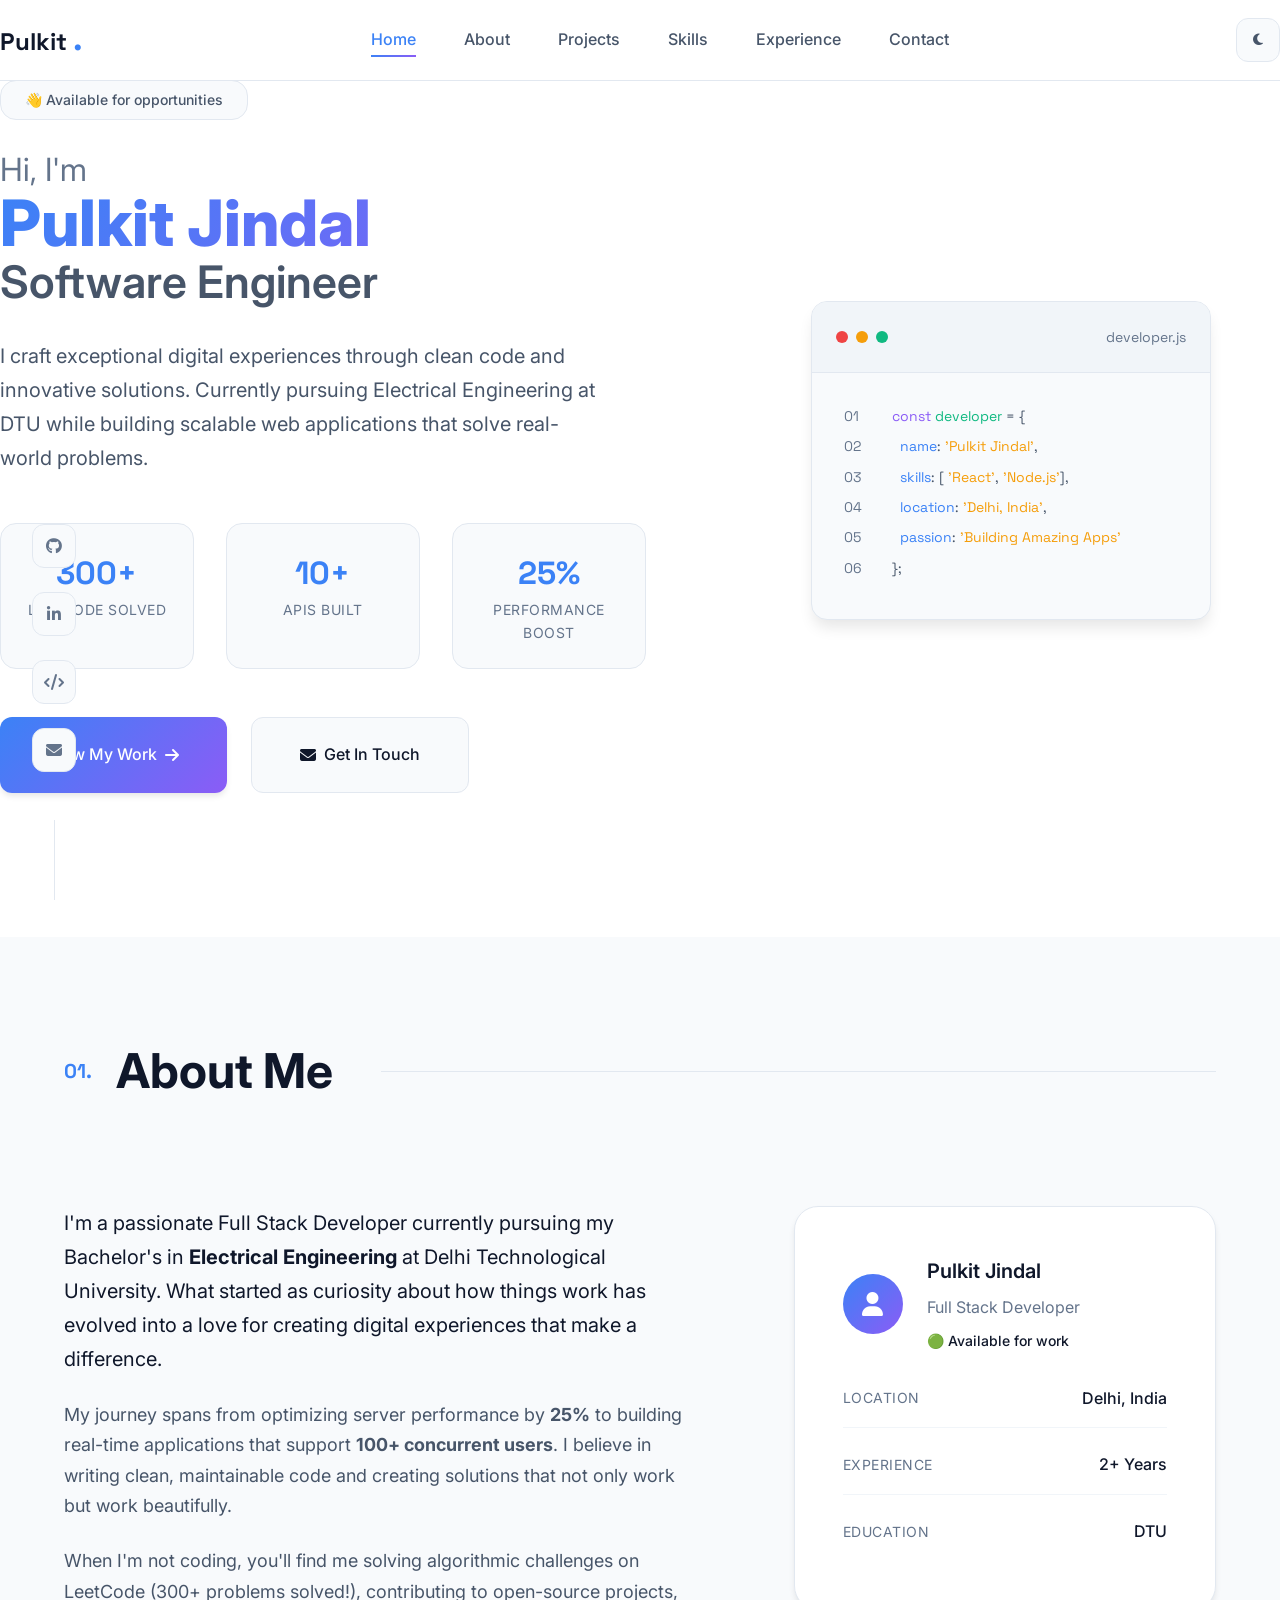
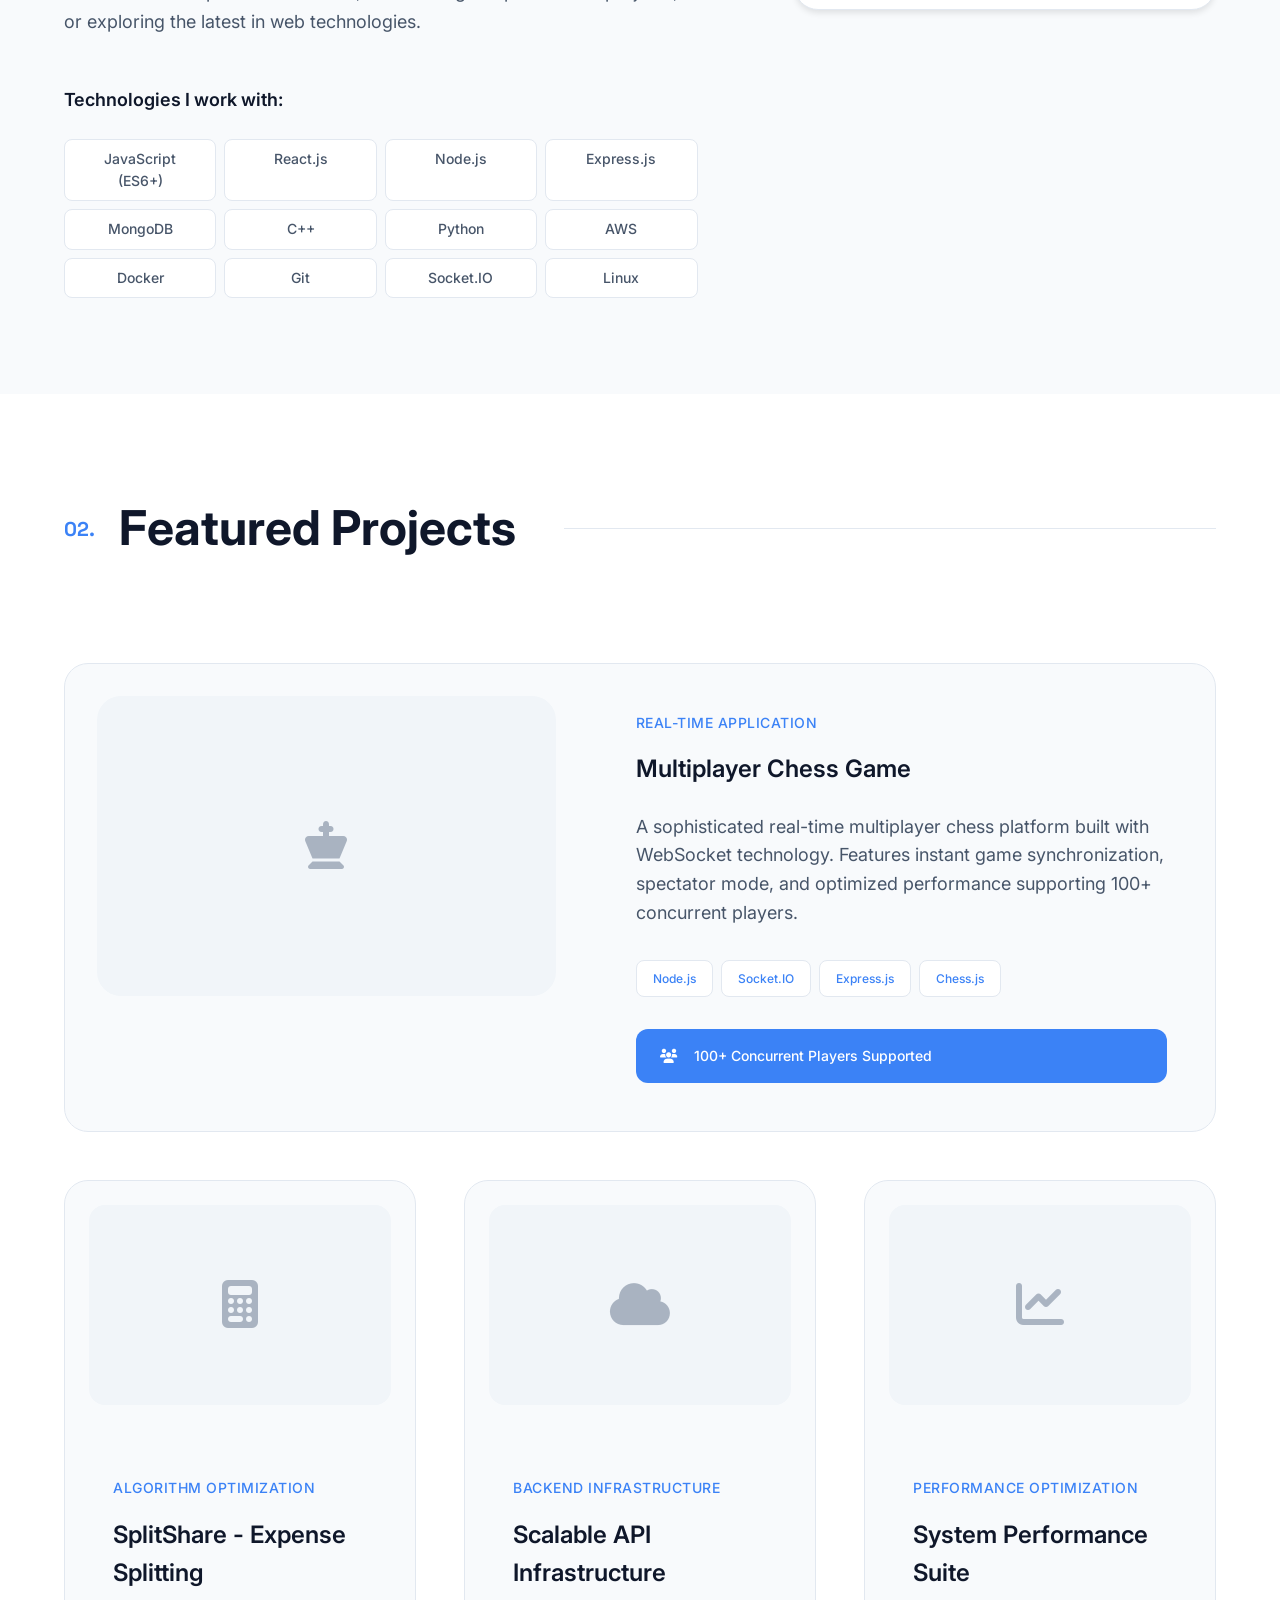
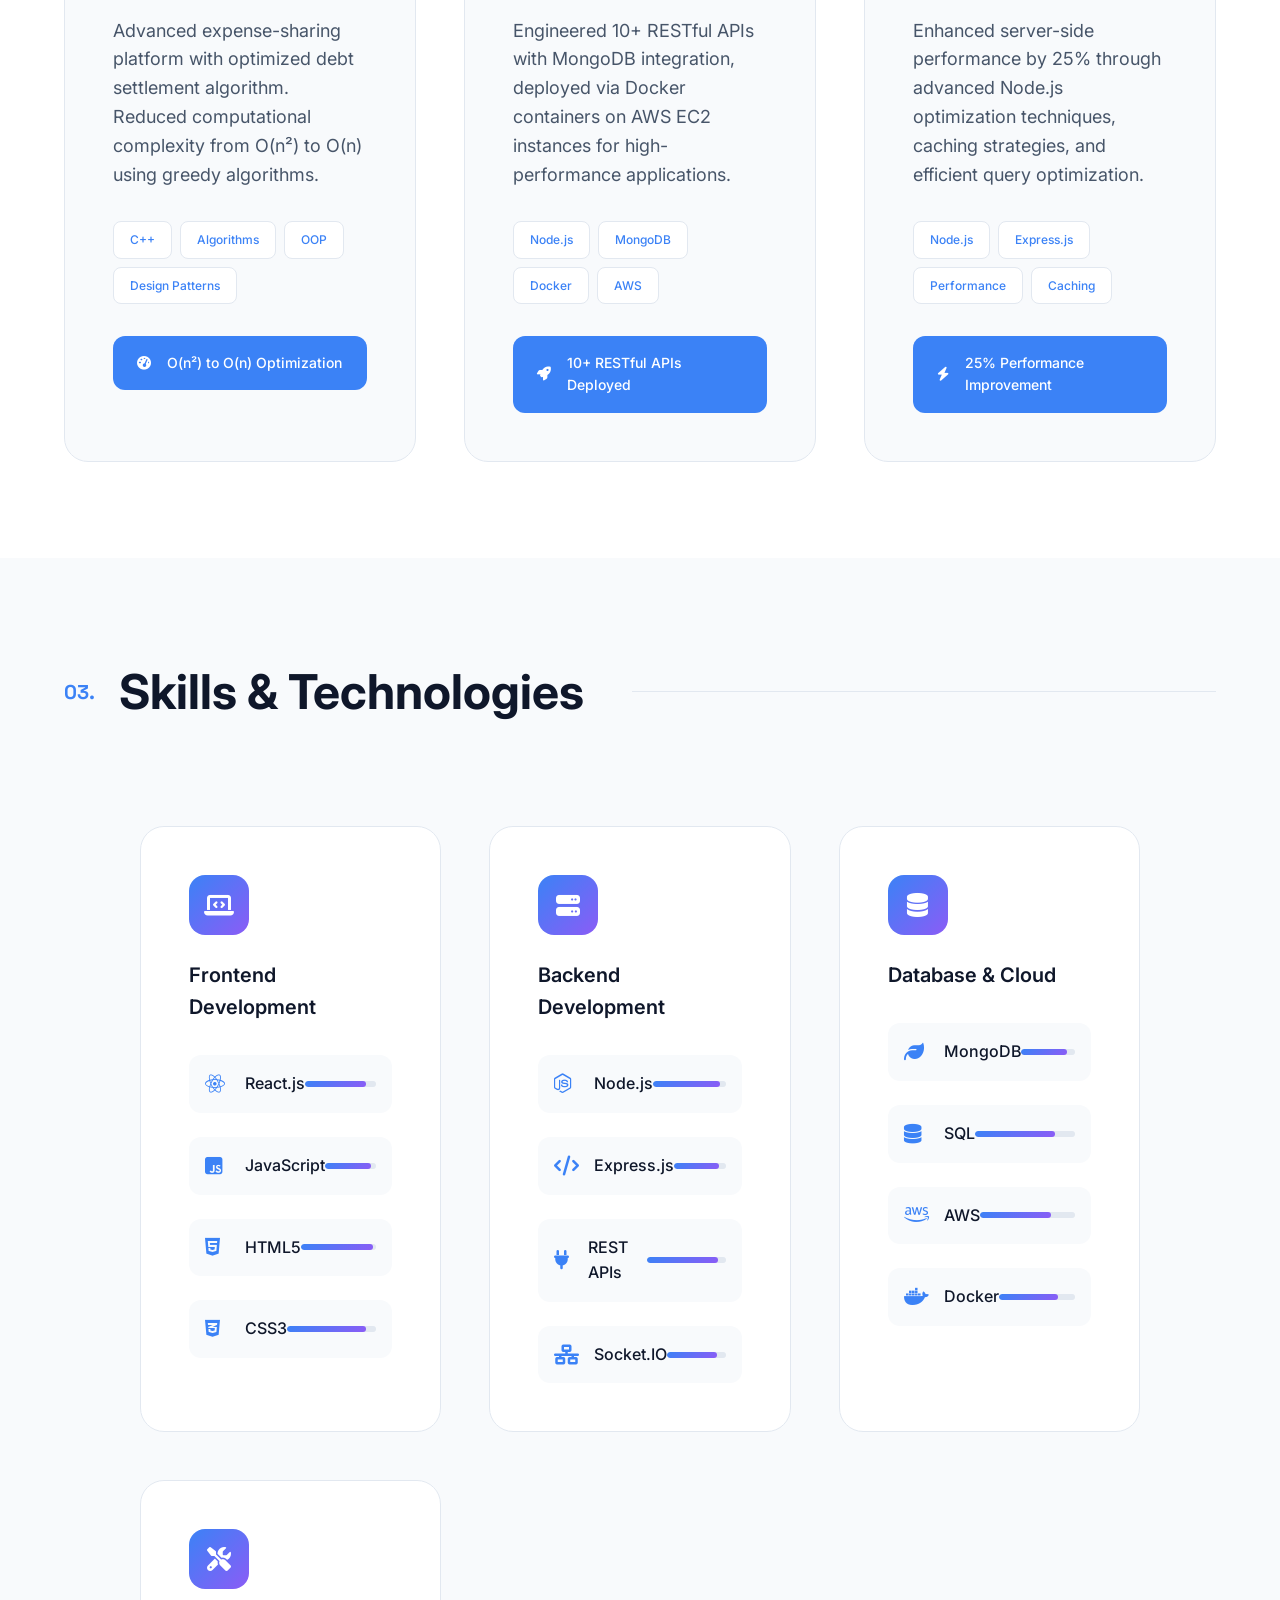
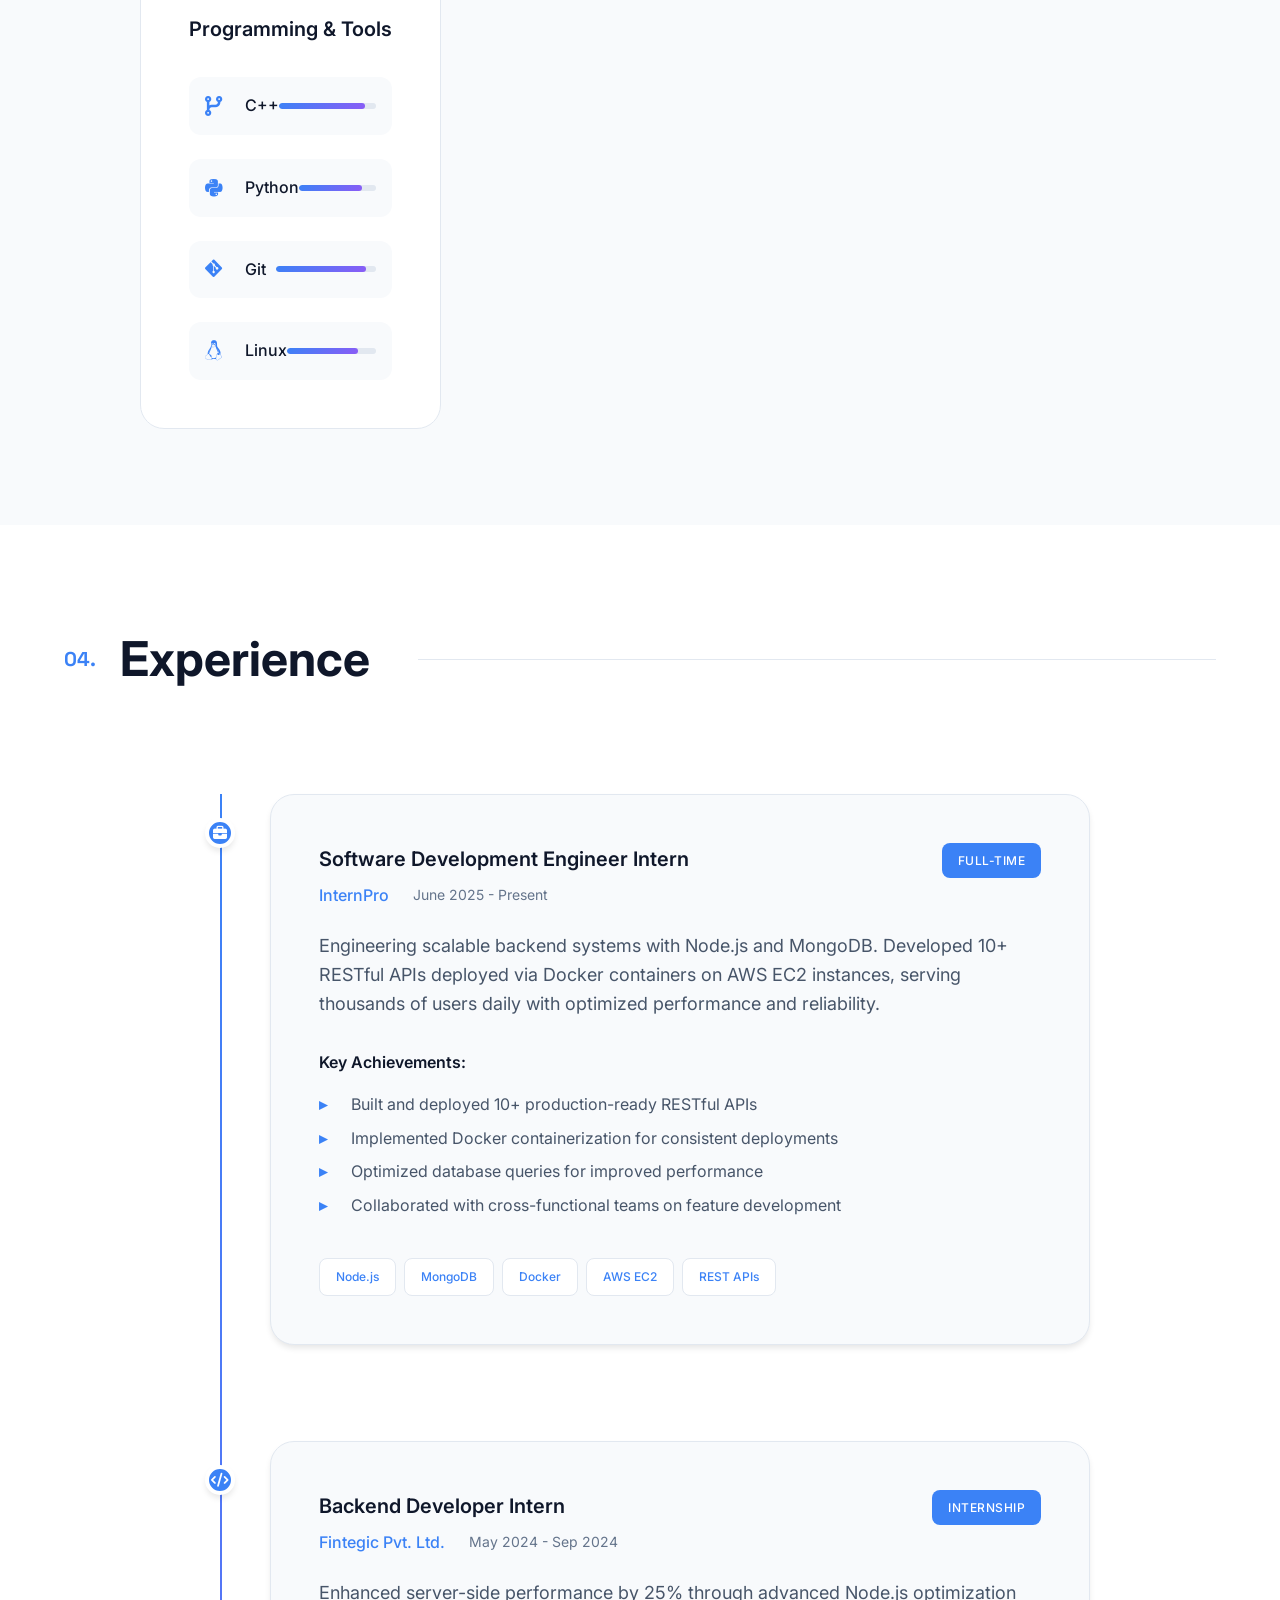
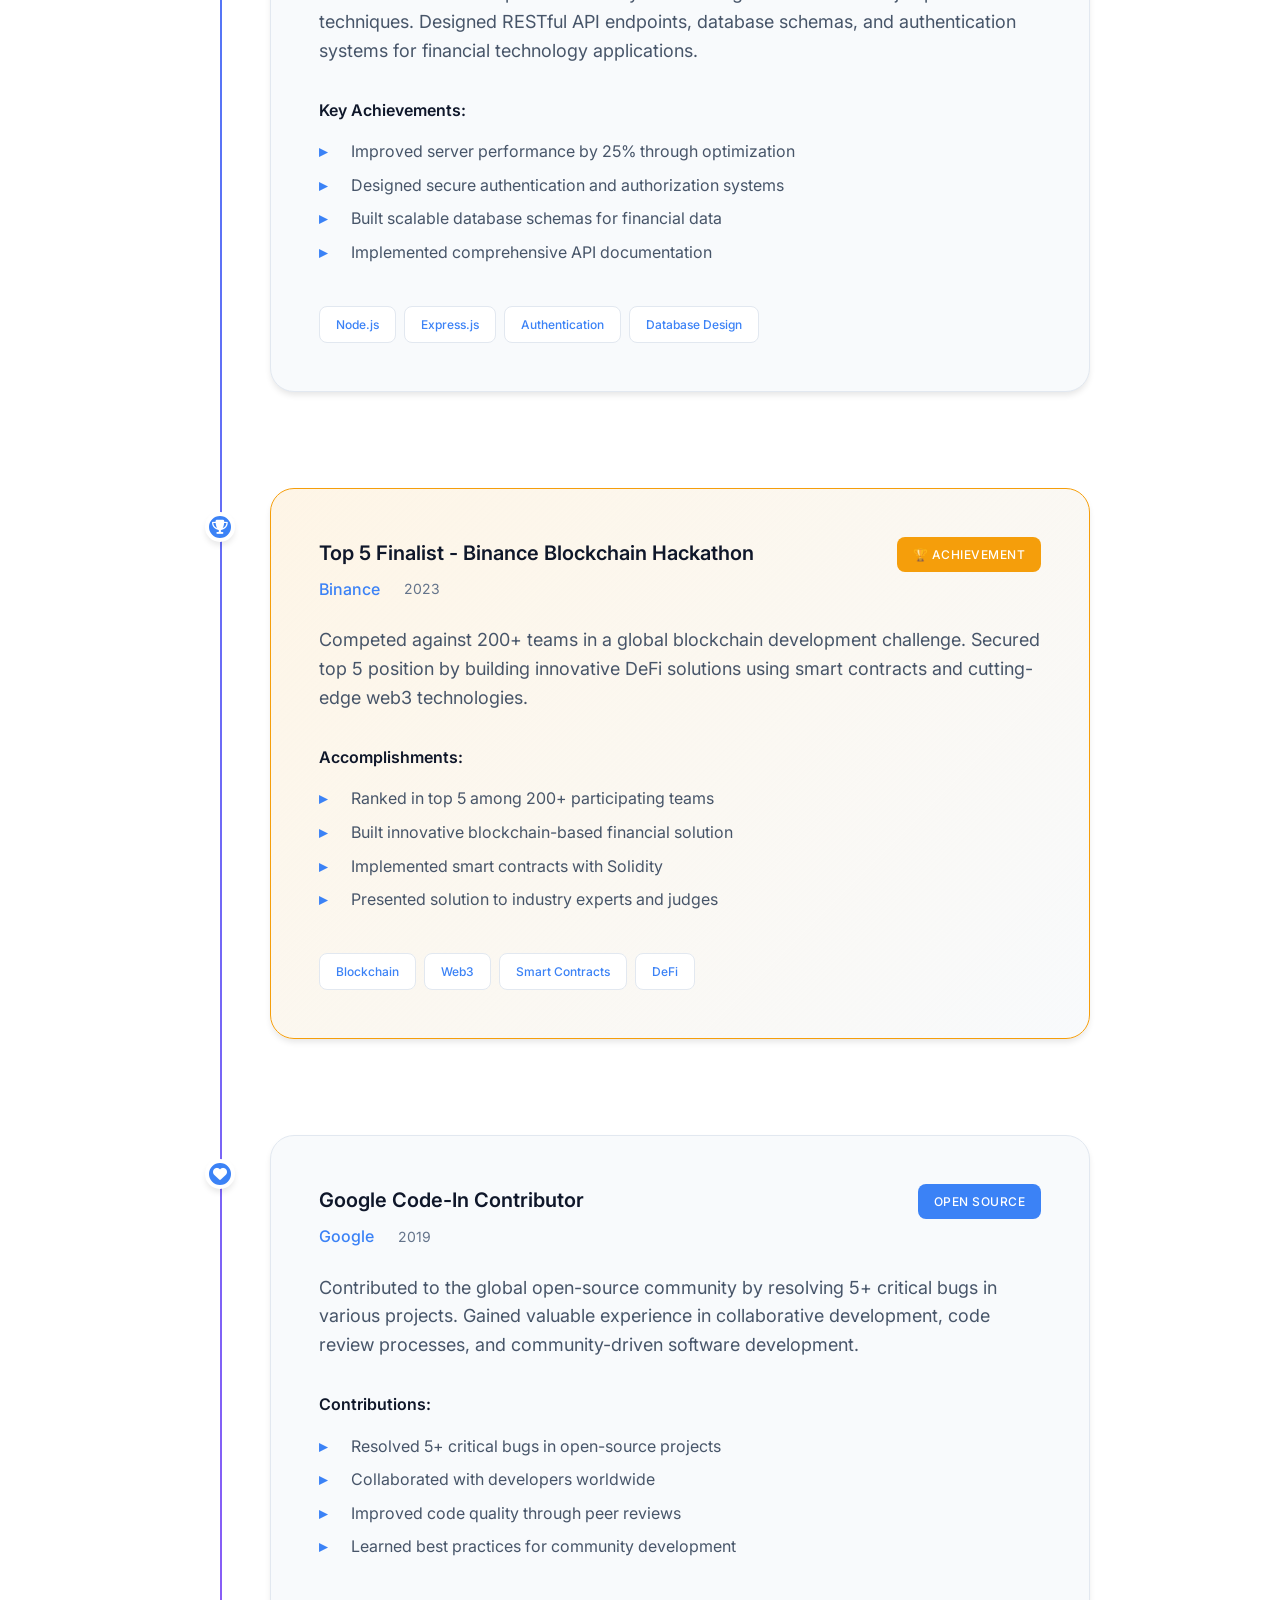
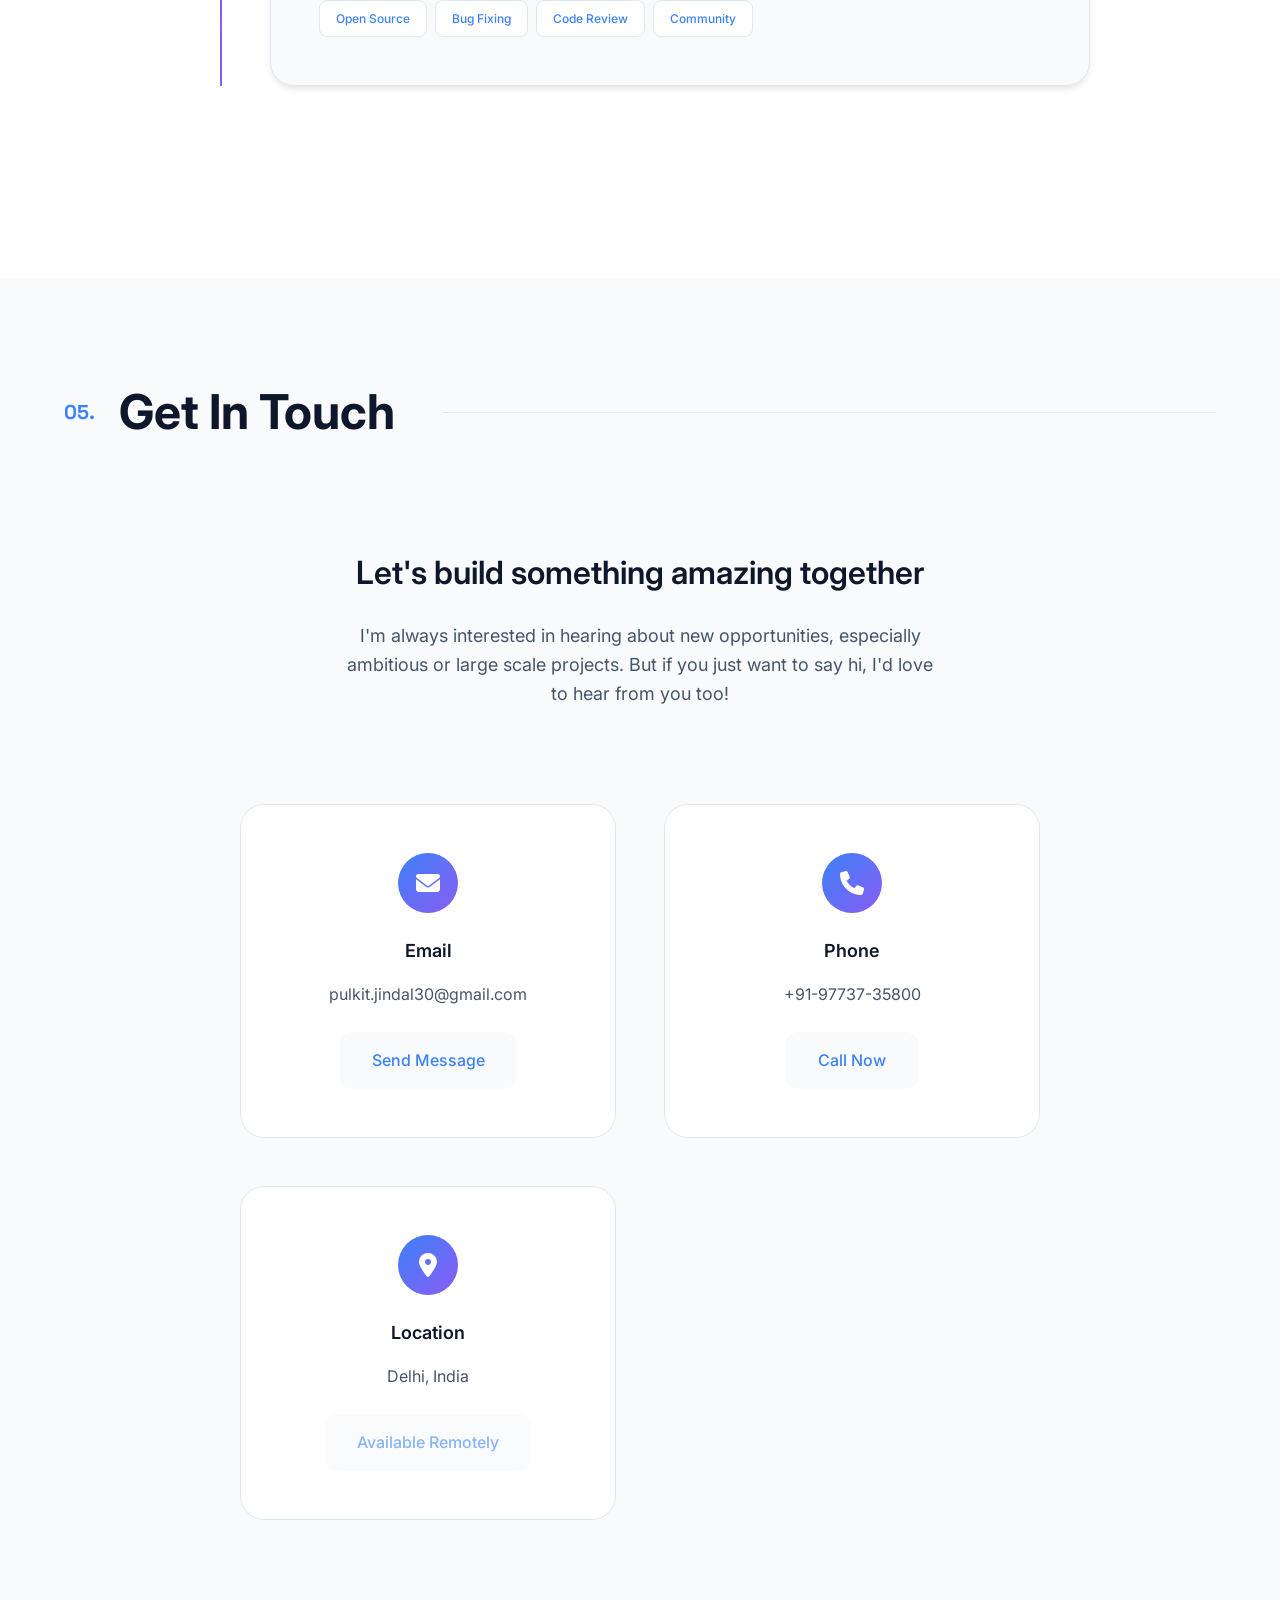
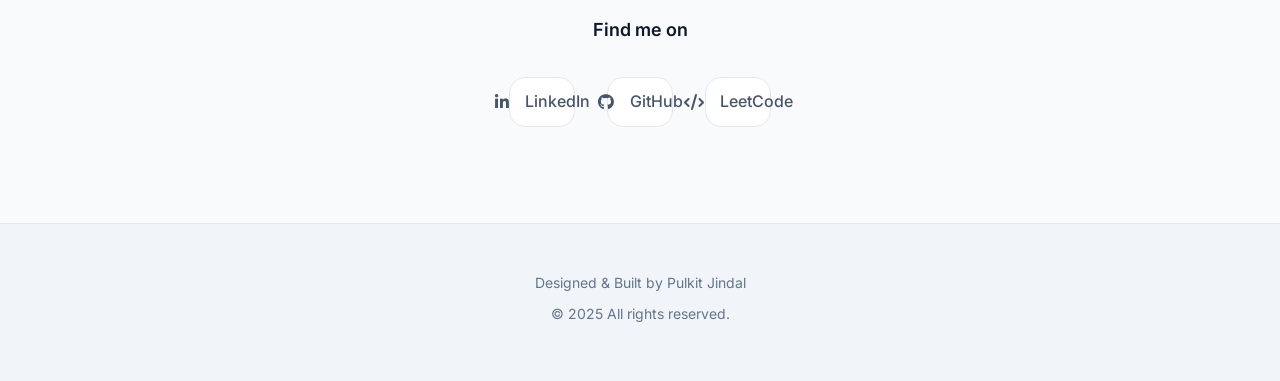
==== index.html @ c59a5ba4 "Update index.html" ====
<!DOCTYPE html>
<html lang="en">
<head>
    <meta charset="UTF-8">
    <meta name="viewport" content="width=device-width, initial-scale=1.0">
    <title>Pulkit Jindal - Full Stack Developer</title>
    <meta name="description" content="Pulkit Jindal - Full Stack Developer specializing in Node.js, React, and scalable backend systems">
    <link rel="stylesheet" href="styles.css">
    <link href="https://cdnjs.cloudflare.com/ajax/libs/font-awesome/6.5.0/css/all.min.css" rel="stylesheet">
    <link href="https://fonts.googleapis.com/css2?family=Inter:wght@300;400;500;600;700;800&display=swap" rel="stylesheet">
    <link href="https://fonts.googleapis.com/css2?family=Space+Grotesk:wght@300;400;500;600;700&display=swap" rel="stylesheet">
</head>
<body>
    <!-- Navigation -->
    <nav class="navbar">
        <div class="nav-container">
            <div class="nav-logo">
                <span class="logo-text">Pulkit</span>
                <span class="logo-accent">.</span>
            </div>
            <ul class="nav-menu">
                <li><a href="#home" class="nav-link">Home</a></li>
                <li><a href="#about" class="nav-link">About</a></li>
                <li><a href="#projects" class="nav-link">Projects</a></li>
                <li><a href="#skills" class="nav-link">Skills</a></li>
                <li><a href="#experience" class="nav-link">Experience</a></li>
                <li><a href="#contact" class="nav-link">Contact</a></li>
            </ul>
            <div class="nav-actions">
                <button class="theme-toggle" id="themeToggle">
                    <i class="fas fa-moon"></i>
                </button>
                <div class="hamburger" id="hamburger">
                    <span></span>
                    <span></span>
                    <span></span>
                </div>
            </div>
        </div>
    </nav>

    <!-- Hero Section -->
    <section id="home" class="hero">
        <div class="hero-container">
            <div class="hero-content">
                <div class="hero-badge">
                    <span>👋 Available for opportunities</span>
                </div>
                
                <h1 class="hero-title">
                    <span class="title-line">Hi, I'm</span>
                    <span class="title-name">Pulkit Jindal</span>
                    <span class="title-role">Software Engineer</span>
                </h1>
                
                <p class="hero-description">
                    I craft exceptional digital experiences through clean code and innovative solutions. 
                    Currently pursuing Electrical Engineering at DTU while building scalable web applications 
                    that solve real-world problems.
                </p>
                
                <div class="hero-stats">
                    <div class="stat-card">
                        <div class="stat-number">300+</div>
                        <div class="stat-label">LeetCode Solved</div>
                    </div>
                    <div class="stat-card">
                        <div class="stat-number">10+</div>
                        <div class="stat-label">APIs Built</div>
                    </div>
                    <div class="stat-card">
                        <div class="stat-number">25%</div>
                        <div class="stat-label">Performance Boost</div>
                    </div>
                </div>
                
                <div class="hero-actions">
                    <a href="#projects" class="btn btn-primary">
                        <span>View My Work</span>
                        <i class="fas fa-arrow-right"></i>
                    </a>
                    <a href="#contact" class="btn btn-secondary">
                        <i class="fas fa-envelope"></i>
                        <span>Get In Touch</span>
                    </a>
                </div>
            </div>
            
            <div class="hero-visual">
                <div class="code-block">
                    <div class="code-header">
                        <div class="code-dots">
                            <span class="dot red"></span>
                            <span class="dot yellow"></span>
                            <span class="dot green"></span>
                        </div>
                        <span class="code-title">developer.js</span>
                    </div>
                    <div class="code-content">
                        <div class="code-line">
                            <span class="line-num">01</span>
                            <span class="code-text">
                                <span class="keyword">const</span> 
                                <span class="variable">developer</span> = {
                            </span>
                        </div>
                        <div class="code-line">
                            <span class="line-num">02</span>
                            <span class="code-text">
                                &nbsp;&nbsp;<span class="property">name</span>: 
                                <span class="string">'Pulkit Jindal'</span>,
                            </span>
                        </div>
                        <div class="code-line">
                            <span class="line-num">03</span>
                            <span class="code-text">
                                &nbsp;&nbsp;<span class="property">skills</span>: [
                                <span class="string">'React'</span>, 
                                <span class="string">'Node.js'</span>],
                            </span>
                        </div>
                        <div class="code-line">
                            <span class="line-num">04</span>
                            <span class="code-text">
                                &nbsp;&nbsp;<span class="property">location</span>: 
                                <span class="string">'Delhi, India'</span>,
                            </span>
                        </div>
                        <div class="code-line">
                            <span class="line-num">05</span>
                            <span class="code-text">
                                &nbsp;&nbsp;<span class="property">passion</span>: 
                                <span class="string">'Building Amazing Apps'</span>
                            </span>
                        </div>
                        <div class="code-line">
                            <span class="line-num">06</span>
                            <span class="code-text">};</span>
                        </div>
                    </div>
                </div>
            </div>
        </div>
        
        <!-- Social Links -->
        <div class="social-sidebar">
            <a href="https://github.com/Pul-kt" target="_blank" class="social-link">
                <i class="fab fa-github"></i>
            </a>
            <a href="https://www.linkedin.com/in/pulkitjindal30/" target="_blank" class="social-link">
                <i class="fab fa-linkedin-in"></i>
            </a>
            <a href="https://leetcode.com/u/_pullkit_jindal/" target="_blank" class="social-link">
                <i class="fas fa-code"></i>
            </a>
            <a href="mailto:pulkit.jindal30@gmail.com" class="social-link">
                <i class="fas fa-envelope"></i>
            </a>
            <div class="social-line"></div>
        </div>
    </section>

    <!-- About Section -->
    <section id="about" class="about">
        <div class="container">
            <div class="section-header">
                <span class="section-number">01.</span>
                <h2 class="section-title">About Me</h2>
                <div class="section-line"></div>
            </div>
            
            <div class="about-grid">
                <div class="about-content">
                    <div class="about-text">
                        <p class="lead">
                            I'm a passionate Full Stack Developer currently pursuing my Bachelor's in 
                            <strong>Electrical Engineering</strong> at Delhi Technological University. 
                            What started as curiosity about how things work has evolved into a love for 
                            creating digital experiences that make a difference.
                        </p>
                        
                        <p>
                            My journey spans from optimizing server performance by <strong>25%</strong> to building 
                            real-time applications that support <strong>100+ concurrent users</strong>. I believe 
                            in writing clean, maintainable code and creating solutions that not only work 
                            but work beautifully.
                        </p>
                        
                        <p>
                            When I'm not coding, you'll find me solving algorithmic challenges on LeetCode 
                            (300+ problems solved!), contributing to open-source projects, or exploring 
                            the latest in web technologies.
                        </p>
                    </div>
                    
                    <div class="tech-grid">
                        <h4>Technologies I work with:</h4>
                        <div class="tech-list">
                            <span class="tech-item">JavaScript (ES6+)</span>
                            <span class="tech-item">React.js</span>
                            <span class="tech-item">Node.js</span>
                            <span class="tech-item">Express.js</span>
                            <span class="tech-item">MongoDB</span>
                            <span class="tech-item">C++</span>
                            <span class="tech-item">Python</span>
                            <span class="tech-item">AWS</span>
                            <span class="tech-item">Docker</span>
                            <span class="tech-item">Git</span>
                            <span class="tech-item">Socket.IO</span>
                            <span class="tech-item">Linux</span>
                        </div>
                    </div>
                </div>
                
                <div class="about-visual">
                    <div class="profile-card">
                        <div class="profile-header">
                            <div class="profile-avatar">
                                <i class="fas fa-user"></i>
                            </div>
                            <div class="profile-info">
                                <h3>Pulkit Jindal</h3>
                                <p>Full Stack Developer</p>
                                <span class="profile-status">🟢 Available for work</span>
                            </div>
                        </div>
                        
                        <div class="profile-stats">
                            <div class="profile-stat">
                                <span class="stat-label">Location</span>
                                <span class="stat-value">Delhi, India</span>
                            </div>
                            <div class="profile-stat">
                                <span class="stat-label">Experience</span>
                                <span class="stat-value">2+ Years</span>
                            </div>
                            <div class="profile-stat">
                                <span class="stat-label">Education</span>
                                <span class="stat-value">DTU</span>
                            </div>
                        </div>
                    </div>
                </div>
            </div>
        </div>
    </section>

    <!-- Projects Section -->
    <section id="projects" class="projects">
        <div class="container">
            <div class="section-header">
                <span class="section-number">02.</span>
                <h2 class="section-title">Featured Projects</h2>
                <div class="section-line"></div>
            </div>
            
            <div class="projects-grid">
                <!-- Featured Project -->
                <div class="project-card featured">
                    <div class="project-image">
                        <div class="project-overlay">
                            <div class="overlay-content">
                                <div class="project-links">
                                    <a href="https://github.com/Pul-kt" target="_blank" class="project-link">
                                        <i class="fab fa-github"></i>
                                    </a>
                                    <a href="#" class="project-link">
                                        <i class="fas fa-external-link-alt"></i>
                                    </a>
                                </div>
                            </div>
                        </div>
                        <div class="project-placeholder">
                            <i class="fas fa-chess-king"></i>
                        </div>
                    </div>
                    
                    <div class="project-info">
                        <div class="project-category">Real-time Application</div>
                        <h3 class="project-title">Multiplayer Chess Game</h3>
                        <p class="project-description">
                            A sophisticated real-time multiplayer chess platform built with WebSocket technology. 
                            Features instant game synchronization, spectator mode, and optimized performance 
                            supporting 100+ concurrent players.
                        </p>
                        
                        <div class="project-tech">
                            <span class="tech-tag">Node.js</span>
                            <span class="tech-tag">Socket.IO</span>
                            <span class="tech-tag">Express.js</span>
                            <span class="tech-tag">Chess.js</span>
                        </div>
                        
                        <div class="project-highlight">
                            <i class="fas fa-users"></i>
                            <span>100+ Concurrent Players Supported</span>
                        </div>
                    </div>
                </div>

                <!-- Project 2 -->
                <div class="project-card">
                    <div class="project-image">
                        <div class="project-overlay">
                            <div class="overlay-content">
                                <div class="project-links">
                                    <a href="https://github.com/Pul-kt" target="_blank" class="project-link">
                                        <i class="fab fa-github"></i>
                                    </a>
                                    <a href="#" class="project-link">
                                        <i class="fas fa-external-link-alt"></i>
                                    </a>
                                </div>
                            </div>
                        </div>
                        <div class="project-placeholder">
                            <i class="fas fa-calculator"></i>
                        </div>
                    </div>
                    
                    <div class="project-info">
                        <div class="project-category">Algorithm Optimization</div>
                        <h3 class="project-title">SplitShare - Expense Splitting</h3>
                        <p class="project-description">
                            Advanced expense-sharing platform with optimized debt settlement algorithm. 
                            Reduced computational complexity from O(n²) to O(n) using greedy algorithms.
                        </p>
                        
                        <div class="project-tech">
                            <span class="tech-tag">C++</span>
                            <span class="tech-tag">Algorithms</span>
                            <span class="tech-tag">OOP</span>
                            <span class="tech-tag">Design Patterns</span>
                        </div>
                        
                        <div class="project-highlight">
                            <i class="fas fa-tachometer-alt"></i>
                            <span>O(n²) to O(n) Optimization</span>
                        </div>
                    </div>
                </div>

                <!-- Project 3 -->
                <div class="project-card">
                    <div class="project-image">
                        <div class="project-overlay">
                            <div class="overlay-content">
                                <div class="project-links">
                                    <a href="https://github.com/Pul-kt" target="_blank" class="project-link">
                                        <i class="fab fa-github"></i>
                                    </a>
                                    <a href="#" class="project-link">
                                        <i class="fas fa-external-link-alt"></i>
                                    </a>
                                </div>
                            </div>
                        </div>
                        <div class="project-placeholder">
                            <i class="fas fa-cloud"></i>
                        </div>
                    </div>
                    
                    <div class="project-info">
                        <div class="project-category">Backend Infrastructure</div>
                        <h3 class="project-title">Scalable API Infrastructure</h3>
                        <p class="project-description">
                            Engineered 10+ RESTful APIs with MongoDB integration, deployed via Docker 
                            containers on AWS EC2 instances for high-performance applications.
                        </p>
                        
                        <div class="project-tech">
                            <span class="tech-tag">Node.js</span>
                            <span class="tech-tag">MongoDB</span>
                            <span class="tech-tag">Docker</span>
                            <span class="tech-tag">AWS</span>
                        </div>
                        
                        <div class="project-highlight">
                            <i class="fas fa-rocket"></i>
                            <span>10+ RESTful APIs Deployed</span>
                        </div>
                    </div>
                </div>

                <!-- Project 4 -->
                <div class="project-card">
                    <div class="project-image">
                        <div class="project-overlay">
                            <div class="overlay-content">
                                <div class="project-links">
                                    <a href="https://github.com/Pul-kt" target="_blank" class="project-link">
                                        <i class="fab fa-github"></i>
                                    </a>
                                </div>
                            </div>
                        </div>
                        <div class="project-placeholder">
                            <i class="fas fa-chart-line"></i>
                        </div>
                    </div>
                    
                    <div class="project-info">
                        <div class="project-category">Performance Optimization</div>
                        <h3 class="project-title">System Performance Suite</h3>
                        <p class="project-description">
                            Enhanced server-side performance by 25% through advanced Node.js optimization 
                            techniques, caching strategies, and efficient query optimization.
                        </p>
                        
                        <div class="project-tech">
                            <span class="tech-tag">Node.js</span>
                            <span class="tech-tag">Express.js</span>
                            <span class="tech-tag">Performance</span>
                            <span class="tech-tag">Caching</span>
                        </div>
                        
                        <div class="project-highlight">
                            <i class="fas fa-bolt"></i>
                            <span>25% Performance Improvement</span>
                        </div>
                    </div>
                </div>
            </div>
        </div>
    </section>

    <!-- Skills Section -->
    <section id="skills" class="skills">
        <div class="container">
            <div class="section-header">
                <span class="section-number">03.</span>
                <h2 class="section-title">Skills & Technologies</h2>
                <div class="section-line"></div>
            </div>
            
            <div class="skills-container">
                <div class="skills-grid">
                    <div class="skill-category">
                        <div class="category-icon">
                            <i class="fas fa-laptop-code"></i>
                        </div>
                        <h3 class="category-title">Frontend Development</h3>
                        <div class="skills-list">
                            <div class="skill-item">
                                <div class="skill-info">
                                    <i class="fab fa-react"></i>
                                    <span>React.js</span>
                                </div>
                                <div class="skill-level">
                                    <div class="level-bar">
                                        <div class="level-fill" style="width: 85%"></div>
                                    </div>
                                </div>
                            </div>
                            
                            <div class="skill-item">
                                <div class="skill-info">
                                    <i class="fab fa-js-square"></i>
                                    <span>JavaScript</span>
                                </div>
                                <div class="skill-level">
                                    <div class="level-bar">
                                        <div class="level-fill" style="width: 90%"></div>
                                    </div>
                                </div>
                            </div>
                            
                            <div class="skill-item">
                                <div class="skill-info">
                                    <i class="fab fa-html5"></i>
                                    <span>HTML5</span>
                                </div>
                                <div class="skill-level">
                                    <div class="level-bar">
                                        <div class="level-fill" style="width: 95%"></div>
                                    </div>
                                </div>
                            </div>
                            
                            <div class="skill-item">
                                <div class="skill-info">
                                    <i class="fab fa-css3-alt"></i>
                                    <span>CSS3</span>
                                </div>
                                <div class="skill-level">
                                    <div class="level-bar">
                                        <div class="level-fill" style="width: 88%"></div>
                                    </div>
                                </div>
                            </div>
                        </div>
                    </div>

                    <div class="skill-category">
                        <div class="category-icon">
                            <i class="fas fa-server"></i>
                        </div>
                        <h3 class="category-title">Backend Development</h3>
                        <div class="skills-list">
                            <div class="skill-item">
                                <div class="skill-info">
                                    <i class="fab fa-node-js"></i>
                                    <span>Node.js</span>
                                </div>
                                <div class="skill-level">
                                    <div class="level-bar">
                                        <div class="level-fill" style="width: 92%"></div>
                                    </div>
                                </div>
                            </div>
                            
                            <div class="skill-item">
                                <div class="skill-info">
                                    <i class="fas fa-code"></i>
                                    <span>Express.js</span>
                                </div>
                                <div class="skill-level">
                                    <div class="level-bar">
                                        <div class="level-fill" style="width: 88%"></div>
                                    </div>
                                </div>
                            </div>
                            
                            <div class="skill-item">
                                <div class="skill-info">
                                    <i class="fas fa-plug"></i>
                                    <span>REST APIs</span>
                                </div>
                                <div class="skill-level">
                                    <div class="level-bar">
                                        <div class="level-fill" style="width: 90%"></div>
                                    </div>
                                </div>
                            </div>
                            
                            <div class="skill-item">
                                <div class="skill-info">
                                    <i class="fas fa-network-wired"></i>
                                    <span>Socket.IO</span>
                                </div>
                                <div class="skill-level">
                                    <div class="level-bar">
                                        <div class="level-fill" style="width: 85%"></div>
                                    </div>
                                </div>
                            </div>
                        </div>
                    </div>

                    <div class="skill-category">
                        <div class="category-icon">
                            <i class="fas fa-database"></i>
                        </div>
                        <h3 class="category-title">Database & Cloud</h3>
                        <div class="skills-list">
                            <div class="skill-item">
                                <div class="skill-info">
                                    <i class="fas fa-leaf"></i>
                                    <span>MongoDB</span>
                                </div>
                                <div class="skill-level">
                                    <div class="level-bar">
                                        <div class="level-fill" style="width: 85%"></div>
                                    </div>
                                </div>
                            </div>
                            
                            <div class="skill-item">
                                <div class="skill-info">
                                    <i class="fas fa-database"></i>
                                    <span>SQL</span>
                                </div>
                                <div class="skill-level">
                                    <div class="level-bar">
                                        <div class="level-fill" style="width: 80%"></div>
                                    </div>
                                </div>
                            </div>
                            
                            <div class="skill-item">
                                <div class="skill-info">
                                    <i class="fab fa-aws"></i>
                                    <span>AWS</span>
                                </div>
                                <div class="skill-level">
                                    <div class="level-bar">
                                        <div class="level-fill" style="width: 75%"></div>
                                    </div>
                                </div>
                            </div>
                            
                            <div class="skill-item">
                                <div class="skill-info">
                                    <i class="fab fa-docker"></i>
                                    <span>Docker</span>
                                </div>
                                <div class="skill-level">
                                    <div class="level-bar">
                                        <div class="level-fill" style="width: 78%"></div>
                                    </div>
                                </div>
                            </div>
                        </div>
                    </div>

                    <div class="skill-category">
                        <div class="category-icon">
                            <i class="fas fa-tools"></i>
                        </div>
                        <h3 class="category-title">Programming & Tools</h3>
                        <div class="skills-list">
                            <div class="skill-item">
                                <div class="skill-info">
                                    <i class="fas fa-code-branch"></i>
                                    <span>C++</span>
                                </div>
                                <div class="skill-level">
                                    <div class="level-bar">
                                        <div class="level-fill" style="width: 88%"></div>
                                    </div>
                                </div>
                            </div>
                            
                            <div class="skill-item">
                                <div class="skill-info">
                                    <i class="fab fa-python"></i>
                                    <span>Python</span>
                                </div>
                                <div class="skill-level">
                                    <div class="level-bar">
                                        <div class="level-fill" style="width: 82%"></div>
                                    </div>
                                </div>
                            </div>
                            
                            <div class="skill-item">
                                <div class="skill-info">
                                    <i class="fab fa-git-alt"></i>
                                    <span>Git</span>
                                </div>
                                <div class="skill-level">
                                    <div class="level-bar">
                                        <div class="level-fill" style="width: 90%"></div>
                                    </div>
                                </div>
                            </div>
                            
                            <div class="skill-item">
                                <div class="skill-info">
                                    <i class="fab fa-linux"></i>
                                    <span>Linux</span>
                                </div>
                                <div class="skill-level">
                                    <div class="level-bar">
                                        <div class="level-fill" style="width: 80%"></div>
                                    </div>
                                </div>
                            </div>
                        </div>
                    </div>
                </div>
            </div>
        </div>
    </section>

    <!-- Experience Section -->
    <section id="experience" class="experience">
        <div class="container">
            <div class="section-header">
                <span class="section-number">04.</span>
                <h2 class="section-title">Experience</h2>
                <div class="section-line"></div>
            </div>
            
            <div class="timeline">
                <div class="timeline-item">
                    <div class="timeline-marker">
                        <div class="marker-icon">
                            <i class="fas fa-briefcase"></i>
                        </div>
                    </div>
                    
                    <div class="timeline-content">
                        <div class="timeline-card">
                            <div class="card-header">
                                <div class="job-info">
                                    <h3 class="job-title">Software Development Engineer Intern</h3>
                                    <div class="company-info">
                                        <span class="company">InternPro</span>
                                        <span class="duration">June 2025 - Present</span>
                                    </div>
                                </div>
                                <div class="job-type">Full-time</div>
                            </div>
                            
                            <div class="card-content">
                                <p class="job-description">
                                    Engineering scalable backend systems with Node.js and MongoDB. Developed 10+ RESTful APIs 
                                    deployed via Docker containers on AWS EC2 instances, serving thousands of users daily 
                                    with optimized performance and reliability.
                                </p>
                                
                                <div class="achievements">
                                    <h4>Key Achievements:</h4>
                                    <ul>
                                        <li>Built and deployed 10+ production-ready RESTful APIs</li>
                                        <li>Implemented Docker containerization for consistent deployments</li>
                                        <li>Optimized database queries for improved performance</li>
                                        <li>Collaborated with cross-functional teams on feature development</li>
                                    </ul>
                                </div>
                                
                                <div class="job-tech">
                                    <span class="tech-tag">Node.js</span>
                                    <span class="tech-tag">MongoDB</span>
                                    <span class="tech-tag">Docker</span>
                                    <span class="tech-tag">AWS EC2</span>
                                    <span class="tech-tag">REST APIs</span>
                                </div>
                            </div>
                        </div>
                    </div>
                </div>

                <div class="timeline-item">
                    <div class="timeline-marker">
                        <div class="marker-icon">
                            <i class="fas fa-code"></i>
                        </div>
                    </div>
                    
                    <div class="timeline-content">
                        <div class="timeline-card">
                            <div class="card-header">
                                <div class="job-info">
                                    <h3 class="job-title">Backend Developer Intern</h3>
                                    <div class="company-info">
                                        <span class="company">Fintegic Pvt. Ltd.</span>
                                        <span class="duration">May 2024 - Sep 2024</span>
                                    </div>
                                </div>
                                <div class="job-type">Internship</div>
                            </div>
                            
                            <div class="card-content">
                                <p class="job-description">
                                    Enhanced server-side performance by 25% through advanced Node.js optimization techniques. 
                                    Designed RESTful API endpoints, database schemas, and authentication systems for 
                                    financial technology applications.
                                </p>
                                
                                <div class="achievements">
                                    <h4>Key Achievements:</h4>
                                    <ul>
                                        <li>Improved server performance by 25% through optimization</li>
                                        <li>Designed secure authentication and authorization systems</li>
                                        <li>Built scalable database schemas for financial data</li>
                                        <li>Implemented comprehensive API documentation</li>
                                    </ul>
                                </div>
                                
                                <div class="job-tech">
                                    <span class="tech-tag">Node.js</span>
                                    <span class="tech-tag">Express.js</span>
                                    <span class="tech-tag">Authentication</span>
                                    <span class="tech-tag">Database Design</span>
                                </div>
                            </div>
                        </div>
                    </div>
                </div>

                <div class="timeline-item">
                    <div class="timeline-marker">
                        <div class="marker-icon">
                            <i class="fas fa-trophy"></i>
                        </div>
                    </div>
                    
                    <div class="timeline-content">
                        <div class="timeline-card achievement-card">
                            <div class="card-header">
                                <div class="job-info">
                                    <h3 class="job-title">Top 5 Finalist - Binance Blockchain Hackathon</h3>
                                    <div class="company-info">
                                        <span class="company">Binance</span>
                                        <span class="duration">2023</span>
                                    </div>
                                </div>
                                <div class="achievement-badge">🏆 Achievement</div>
                            </div>
                            
                            <div class="card-content">
                                <p class="job-description">
                                    Competed against 200+ teams in a global blockchain development challenge. 
                                    Secured top 5 position by building innovative DeFi solutions using smart contracts 
                                    and cutting-edge web3 technologies.
                                </p>
                                
                                <div class="achievements">
                                    <h4>Accomplishments:</h4>
                                    <ul>
                                        <li>Ranked in top 5 among 200+ participating teams</li>
                                        <li>Built innovative blockchain-based financial solution</li>
                                        <li>Implemented smart contracts with Solidity</li>
                                        <li>Presented solution to industry experts and judges</li>
                                    </ul>
                                </div>
                                
                                <div class="job-tech">
                                    <span class="tech-tag">Blockchain</span>
                                    <span class="tech-tag">Web3</span>
                                    <span class="tech-tag">Smart Contracts</span>
                                    <span class="tech-tag">DeFi</span>
                                </div>
                            </div>
                        </div>
                    </div>
                </div>

                <div class="timeline-item">
                    <div class="timeline-marker">
                        <div class="marker-icon">
                            <i class="fas fa-heart"></i>
                        </div>
                    </div>
                    
                    <div class="timeline-content">
                        <div class="timeline-card">
                            <div class="card-header">
                                <div class="job-info">
                                    <h3 class="job-title">Google Code-In Contributor</h3>
                                    <div class="company-info">
                                        <span class="company">Google</span>
                                        <span class="duration">2019</span>
                                    </div>
                                </div>
                                <div class="job-type">Open Source</div>
                            </div>
                            
                            <div class="card-content">
                                <p class="job-description">
                                    Contributed to the global open-source community by resolving 5+ critical bugs 
                                    in various projects. Gained valuable experience in collaborative development, 
                                    code review processes, and community-driven software development.
                                </p>
                                
                                <div class="achievements">
                                    <h4>Contributions:</h4>
                                    <ul>
                                        <li>Resolved 5+ critical bugs in open-source projects</li>
                                        <li>Collaborated with developers worldwide</li>
                                        <li>Improved code quality through peer reviews</li>
                                        <li>Learned best practices for community development</li>
                                    </ul>
                                </div>
                                
                                <div class="job-tech">
                                    <span class="tech-tag">Open Source</span>
                                    <span class="tech-tag">Bug Fixing</span>
                                    <span class="tech-tag">Code Review</span>
                                    <span class="tech-tag">Community</span>
                                </div>
                            </div>
                        </div>
                    </div>
                </div>
            </div>
        </div>
    </section>

    <!-- Contact Section -->
    <section id="contact" class="contact">
        <div class="container">
            <div class="section-header">
                <span class="section-number">05.</span>
                <h2 class="section-title">Get In Touch</h2>
                <div class="section-line"></div>
            </div>
            
            <div class="contact-content">
                <div class="contact-intro">
                    <h3>Let's build something amazing together</h3>
                    <p>
                        I'm always interested in hearing about new opportunities, especially ambitious 
                        or large scale projects. But if you just want to say hi, I'd love to hear from you too!
                    </p>
                </div>
                
                <div class="contact-grid">
                    <div class="contact-card">
                        <div class="contact-icon">
                            <i class="fas fa-envelope"></i>
                        </div>
                        <div class="contact-info">
                            <h4>Email</h4>
                            <p>pulkit.jindal30@gmail.com</p>
                            <a href="mailto:pulkit.jindal30@gmail.com" class="contact-btn">
                                Send Message
                            </a>
                        </div>
                    </div>
                    
                    <div class="contact-card">
                        <div class="contact-icon">
                            <i class="fas fa-phone"></i>
                        </div>
                        <div class="contact-info">
                            <h4>Phone</h4>
                            <p>+91-97737-35800</p>
                            <a href="tel:+919773735800" class="contact-btn">
                                Call Now
                            </a>
                        </div>
                    </div>
                    
                    <div class="contact-card">
                        <div class="contact-icon">
                            <i class="fas fa-map-marker-alt"></i>
                        </div>
                        <div class="contact-info">
                            <h4>Location</h4>
                            <p>Delhi, India</p>
                            <span class="contact-btn disabled">
                                Available Remotely
                            </span>
                        </div>
                    </div>
                </div>
                
                <div class="contact-social">
                    <h4>Find me on</h4>
                    <div class="social-links">
                        <a href="https://www.linkedin.com/in/pulkitjindal30/" target="_blank" class="social-link linkedin">
                            <i class="fab fa-linkedin-in"></i>
                            <span>LinkedIn</span>
                        </a>
                        <a href="https://github.com/Pul-kt" target="_blank" class="social-link github">
                            <i class="fab fa-github"></i>
                            <span>GitHub</span>
                        </a>
                        <a href="https://leetcode.com/u/_pullkit_jindal/" target="_blank" class="social-link leetcode">
                            <i class="fas fa-code"></i>
                            <span>LeetCode</span>
                        </a>
                    </div>
                </div>
            </div>
        </div>
    </section>

    <!-- Footer -->
    <footer class="footer">
        <div class="container">
            <div class="footer-content">
                <div class="footer-text">
                    <p>Designed & Built by Pulkit Jindal</p>
                    <p>© 2025 All rights reserved.</p>
                </div>
            </div>
        </div>
    </footer>

    <script src="script.js"></script>
</body>
</html>
---- styles.css ----
/* CSS Reset and Variables */
:root {
  /* Color Palette - Light Theme */
  --bg-primary: #ffffff;
  --bg-secondary: #f8fafc;
  --bg-tertiary: #f1f5f9;
  --text-primary: #0f172a;
  --text-secondary: #475569;
  --text-muted: #64748b;
  --text-accent: #3b82f6;
  
  /* Accent Colors */
  --accent-primary: #3b82f6;
  --accent-secondary: #8b5cf6;
  --accent-success: #10b981;
  --accent-warning: #f59e0b;
  --accent-error: #ef4444;
  
  /* Gradients */
  --gradient-primary: linear-gradient(135deg, #3b82f6 0%, #8b5cf6 100%);
  --gradient-secondary: linear-gradient(135deg, #10b981 0%, #3b82f6 100%);
  --gradient-hero: linear-gradient(135deg, #667eea 0%, #764ba2 100%);
  
  /* Borders & Shadows */
  --border-color: #e2e8f0;
  --border-light: #f1f5f9;
  --shadow-sm: 0 1px 2px 0 rgba(0, 0, 0, 0.05);
  --shadow: 0 4px 6px -1px rgba(0, 0, 0, 0.1);
  --shadow-lg: 0 10px 15px -3px rgba(0, 0, 0, 0.1);
  --shadow-xl: 0 20px 25px -5px rgba(0, 0, 0, 0.1);
  
  /* Typography */
  --font-primary: 'Inter', -apple-system, BlinkMacSystemFont, sans-serif;
  --font-mono: 'Space Grotesk', 'SF Mono', Monaco, 'Cascadia Code', monospace;
  
  /* Font Weights */
  --fw-light: 300;
  --fw-normal: 400;
  --fw-medium: 500;
  --fw-semibold: 600;
  --fw-bold: 700;
  --fw-extrabold: 800;
  
  /* Spacing */
  --space-xs: 0.5rem;
  --space-sm: 1rem;
  --space-md: 1.5rem;
  --space-lg: 2rem;
  --space-xl: 3rem;
  --space-2xl: 4rem;
  --space-3xl: 6rem;
  
  /* Border Radius */
  --radius-sm: 0.375rem;
  --radius: 0.5rem;
  --radius-lg: 0.75rem;
  --radius-xl: 1rem;
  --radius-2xl: 1.5rem;
  
  /* Transitions */
  --transition-fast: 0.15s cubic-bezier(0.4, 0, 0.2, 1);
  --transition: 0.3s cubic-bezier(0.4, 0, 0.2, 1);
  --transition-slow: 0.5s cubic-bezier(0.4, 0, 0.2, 1);
  
  /* Layout */
  --nav-height: 80px;
  --container-max: 1200px;
}

/* Dark Theme */
[data-theme="dark"] {
  --bg-primary: #000000;
  --bg-secondary: #19263b;
  --bg-tertiary: #334155;
  --text-primary: #f8fafc;
  --text-secondary: #cbd5e1;
  --text-muted: #94a3b8;
  --border-color: #334155;
  --border-light: #475569;
  --shadow-sm: 0 1px 2px 0 rgba(0, 0, 0, 0.3);
  --shadow: 0 4px 6px -1px rgba(0, 0, 0, 0.3);
  --shadow-lg: 0 10px 15px -3px rgba(0, 0, 0, 0.3);
  --shadow-xl: 0 20px 25px -5px rgba(0, 0, 0, 0.3);
}

/* Reset & Base Styles */
* {
  margin: 0;
  padding: 0;
  box-sizing: border-box;
}

html {
  scroll-behavior: smooth;
  scroll-padding-top: var(--nav-height);
}

body {
  font-family: var(--font-primary);
  background-color: var(--bg-primary);
  color: var(--text-primary);
  line-height: 1.6;
  font-size: 1rem;
  transition: background-color var(--transition), color var(--transition);
  overflow-x: hidden;
}

.container {
  max-width: var(--container-max);
  margin: 0 auto;
  padding: 0 var(--space-md);
}

/* Navigation */
.navbar {
  position: fixed;
  top: 0;
  width: 100%;
  background: rgba(255, 255, 255, 0.8);
  backdrop-filter: blur(12px);
  border-bottom: 1px solid var(--border-color);
  z-index: 1000;
  transition: all var(--transition);
}

[data-theme="dark"] .navbar {
  background: rgba(15, 23, 42, 0.8);
}

.navbar.scrolled {
  background: rgba(255, 255, 255, 0.95);
  box-shadow: var(--shadow);
}

[data-theme="dark"] .navbar.scrolled {
  background: rgba(15, 23, 42, 0.95);
}

.nav-container {
  display: flex;
  align-items: center;
  justify-content: space-between;
  height: var(--nav-height);
}

.nav-logo {
  font-size: 1.5rem;
  font-weight: var(--fw-bold);
  font-family: var(--font-mono);
}

.logo-text {
  color: var(--text-primary);
}

.logo-accent {
  color: var(--accent-primary);
  font-size: 2rem;
}

.nav-menu {
  display: flex;
  list-style: none;
  gap: var(--space-xl);
}

.nav-link {
  text-decoration: none;
  color: var(--text-secondary);
  font-weight: var(--fw-medium);
  position: relative;
  padding: var(--space-xs) 0;
  transition: color var(--transition);
}

.nav-link:hover,
.nav-link.active {
  color: var(--accent-primary);
}

.nav-link::after {
  content: '';
  position: absolute;
  bottom: 0;
  left: 0;
  width: 0;
  height: 2px;
  background: var(--gradient-primary);
  transition: width var(--transition);
}

.nav-link:hover::after,
.nav-link.active::after {
  width: 100%;
}

.nav-actions {
  display: flex;
  align-items: center;
  gap: var(--space-md);
}

.theme-toggle {
  display: flex;
  align-items: center;
  justify-content: center;
  width: 44px;
  height: 44px;
  background: var(--bg-secondary);
  border: 1px solid var(--border-color);
  border-radius: var(--radius-lg);
  color: var(--text-secondary);
  cursor: pointer;
  transition: all var(--transition);
}

.theme-toggle:hover {
  color: var(--accent-primary);
  border-color: var(--accent-primary);
  background: var(--bg-tertiary);
}

.hamburger {
  display: none;
  flex-direction: column;
  cursor: pointer;
  gap: 4px;
}

.hamburger span {
  width: 25px;
  height: 3px;
  background: var(--text-primary);
  transition: all var(--transition);
  border-radius: 2px;
}

/* Hero Section */
.hero {
  min-height: 100vh;
  display: flex;
  align-items: center;
  position: relative;
  padding: var(--nav-height) 0 var(--space-3xl);
}

.hero-container {
  display: grid;
  grid-template-columns: 1.2fr 1fr;
  gap: var(--space-3xl);
  align-items: center;
}

.hero-badge {
  display: inline-flex;
  align-items: center;
  padding: var(--space-xs) var(--space-md);
  background: var(--bg-secondary);
  border: 1px solid var(--border-color);
  border-radius: var(--radius-xl);
  font-size: 0.875rem;
  font-weight: var(--fw-medium);
  color: var(--text-secondary);
  margin-bottom: var(--space-lg);
}

.hero-title {
  font-size: clamp(2.5rem, 5vw, 4.5rem);
  font-weight: var(--fw-extrabold);
  line-height: 1.1;
  margin-bottom: var(--space-lg);
}

.title-line {
  display: block;
  color: var(--text-muted);
  font-size: clamp(1.5rem, 3vw, 2rem);
  font-weight: var(--fw-normal);
}

.title-name {
  display: block;
  background: var(--gradient-primary);
  -webkit-background-clip: text;
  -webkit-text-fill-color: transparent;
  background-clip: text;
}

.title-role {
  display: block;
  color: var(--text-secondary);
  font-size: clamp(1.8rem, 3.5vw, 3rem);
  font-weight: var(--fw-semibold);
}

.hero-description {
  font-size: 1.25rem;
  color: var(--text-secondary);
  line-height: 1.7;
  margin-bottom: var(--space-xl);
  max-width: 600px;
}

.hero-stats {
  display: grid;
  grid-template-columns: repeat(3, 1fr);
  gap: var(--space-lg);
  margin-bottom: var(--space-xl);
}

.stat-card {
  text-align: center;
  padding: var(--space-md);
  background: var(--bg-secondary);
  border: 1px solid var(--border-color);
  border-radius: var(--radius-xl);
  transition: transform var(--transition);
}

.stat-card:hover {
  transform: translateY(-2px);
}

.stat-number {
  display: block;
  font-size: 2rem;
  font-weight: var(--fw-bold);
  color: var(--accent-primary);
  font-family: var(--font-mono);
}

.stat-label {
  font-size: 0.875rem;
  color: var(--text-muted);
  text-transform: uppercase;
  letter-spacing: 0.5px;
}

.hero-actions {
  display: flex;
  gap: var(--space-md);
  margin-bottom: var(--space-xl);
}

/* Buttons */
.btn {
  display: inline-flex;
  align-items: center;
  gap: var(--space-xs);
  padding: var(--space-md) var(--space-xl);
  border-radius: var(--radius-lg);
  text-decoration: none;
  font-weight: var(--fw-medium);
  font-size: 1rem;
  transition: all var(--transition);
  cursor: pointer;
  border: none;
}

.btn-primary {
  background: var(--gradient-primary);
  color: white;
  box-shadow: var(--shadow);
}

.btn-primary:hover {
  transform: translateY(-2px);
  box-shadow: var(--shadow-lg);
}

.btn-secondary {
  background: var(--bg-secondary);
  color: var(--text-primary);
  border: 1px solid var(--border-color);
}

.btn-secondary:hover {
  background: var(--bg-tertiary);
  border-color: var(--accent-primary);
  color: var(--accent-primary);
}

/* Hero Visual - Code Block */
.hero-visual {
  display: flex;
  justify-content: center;
  align-items: center;
}

.code-block {
  background: var(--bg-secondary);
  border: 1px solid var(--border-color);
  border-radius: var(--radius-xl);
  overflow: hidden;
  box-shadow: var(--shadow-lg);
  width: 100%;
  max-width: 400px;
}

.code-header {
  display: flex;
  align-items: center;
  justify-content: space-between;
  padding: var(--space-md);
  background: var(--bg-tertiary);
  border-bottom: 1px solid var(--border-color);
}

.code-dots {
  display: flex;
  gap: var(--space-xs);
}

.dot {
  width: 12px;
  height: 12px;
  border-radius: 50%;
}

.dot.red { background: #ef4444; }
.dot.yellow { background: #f59e0b; }
.dot.green { background: #10b981; }

.code-title {
  font-size: 0.875rem;
  color: var(--text-muted);
  font-family: var(--font-mono);
}

.code-content {
  padding: var(--space-lg);
  font-family: var(--font-mono);
  font-size: 0.875rem;
  line-height: 1.6;
}

.code-line {
  display: flex;
  margin-bottom: var(--space-xs);
}

.line-num {
  color: var(--text-muted);
  margin-right: var(--space-md);
  user-select: none;
  width: 24px;
}

.code-text {
  color: var(--text-secondary);
}

.keyword { color: #8b5cf6; }
.variable { color: #10b981; }
.property { color: #3b82f6; }
.string { color: #f59e0b; }

/* Social Sidebar */
.social-sidebar {
  position: fixed;
  left: var(--space-lg);
  bottom: 0;
  display: flex;
  flex-direction: column;
  align-items: center;
  gap: var(--space-md);
  z-index: 100;
}

.social-link {
  display: flex;
  align-items: center;
  justify-content: center;
  width: 44px;
  height: 44px;
  color: var(--text-muted);
  background: var(--bg-secondary);
  border: 1px solid var(--border-color);
  border-radius: var(--radius-lg);
  text-decoration: none;
  transition: all var(--transition);
}

.social-link:hover {
  color: var(--accent-primary);
  background: var(--bg-tertiary);
  border-color: var(--accent-primary);
  transform: translateY(-2px);
}

.social-line {
  width: 1px;
  height: 80px;
  background: var(--border-color);
  margin-top: var(--space-md);
}

/* Section Styles */
section {
  padding: var(--space-3xl) 0;
}

.section-header {
  display: flex;
  align-items: center;
  gap: var(--space-md);
  margin-bottom: var(--space-3xl);
}

.section-number {
  font-size: 1.25rem;
  font-weight: var(--fw-bold);
  color: var(--accent-primary);
  font-family: var(--font-mono);
}

.section-title {
  font-size: clamp(2rem, 4vw, 3rem);
  font-weight: var(--fw-bold);
  color: var(--text-primary);
}

.section-line {
  flex: 1;
  height: 1px;
  background: var(--border-color);
  margin-left: var(--space-md);
}

/* About Section */
.about {
  background: var(--bg-secondary);
}

.about-grid {
  display: grid;
  grid-template-columns: 1.5fr 1fr;
  gap: var(--space-3xl);
  align-items: start;
}

.about-content {
  display: flex;
  flex-direction: column;
  gap: var(--space-xl);
}

.about-text {
  display: flex;
  flex-direction: column;
  gap: var(--space-md);
}

.about-text p {
  font-size: 1.125rem;
  line-height: 1.7;
  color: var(--text-secondary);
}

.about-text .lead {
  font-size: 1.25rem;
  color: var(--text-primary);
}

.tech-grid h4 {
  font-size: 1.125rem;
  font-weight: var(--fw-semibold);
  color: var(--text-primary);
  margin-bottom: var(--space-md);
}

.tech-list {
  display: grid;
  grid-template-columns: repeat(auto-fit, minmax(140px, 1fr));
  gap: var(--space-xs);
}

.tech-item {
  padding: var(--space-xs) var(--space-sm);
  background: var(--bg-primary);
  border: 1px solid var(--border-color);
  border-radius: var(--radius);
  font-size: 0.875rem;
  font-weight: var(--fw-medium);
  color: var(--text-secondary);
  text-align: center;
  transition: all var(--transition);
}

.tech-item:hover {
  color: var(--accent-primary);
  border-color: var(--accent-primary);
  background: var(--bg-tertiary);
}

/* Profile Card */
.profile-card {
  background: var(--bg-primary);
  border: 1px solid var(--border-color);
  border-radius: var(--radius-2xl);
  padding: var(--space-xl);
  box-shadow: var(--shadow);
  position: sticky;
  top: calc(var(--nav-height) + var(--space-md));
}

.profile-header {
  display: flex;
  align-items: center;
  gap: var(--space-md);
  margin-bottom: var(--space-lg);
}

.profile-avatar {
  width: 60px;
  height: 60px;
  background: var(--gradient-primary);
  border-radius: 50%;
  display: flex;
  align-items: center;
  justify-content: center;
  color: white;
  font-size: 1.5rem;
}

.profile-info h3 {
  font-size: 1.25rem;
  font-weight: var(--fw-semibold);
  margin-bottom: var(--space-xs);
}

.profile-info p {
  color: var(--text-muted);
  margin-bottom: var(--space-xs);
}

.profile-status {
  font-size: 0.875rem;
  font-weight: var(--fw-medium);
}

.profile-stats {
  display: flex;
  flex-direction: column;
  gap: var(--space-md);
}

.profile-stat {
  display: flex;
  justify-content: space-between;
  align-items: center;
  padding-bottom: var(--space-sm);
  border-bottom: 1px solid var(--border-light);
}

.profile-stat:last-child {
  border-bottom: none;
}

.stat-label {
  font-size: 0.875rem;
  color: var(--text-muted);
}

.stat-value {
  font-weight: var(--fw-medium);
  color: var(--text-primary);
}

/* Projects Section */
.projects-grid {
  display: grid;
  grid-template-columns: repeat(auto-fit, minmax(350px, 1fr));
  gap: var(--space-xl);
}

.project-card {
  background: var(--bg-secondary);
  border: 1px solid var(--border-color);
  border-radius: var(--radius-2xl);
  overflow: hidden;
  transition: all var(--transition);
  position: relative;
}

.project-card:hover {
  transform: translateY(-4px);
  box-shadow: var(--shadow-xl);
}

.project-card.featured {
  grid-column: 1 / -1;
  display: grid;
  grid-template-columns: 1fr 1.2fr;
  gap: 0;
}

.project-image {
  position: relative;
  background: var(--bg-tertiary);
  border-radius: var(--radius-xl);
  margin: var(--space-md);
  height: 200px;
  display: flex;
  align-items: center;
  justify-content: center;
  overflow: hidden;
}

.project-card.featured .project-image {
  height: 300px;
  margin: var(--space-lg);
  border-radius: var(--radius-2xl);
}

.project-placeholder {
  font-size: 3rem;
  color: var(--text-muted);
  opacity: 0.5;
}

.project-overlay {
  position: absolute;
  top: 0;
  left: 0;
  right: 0;
  bottom: 0;
  background: rgba(0, 0, 0, 0.8);
  display: flex;
  align-items: center;
  justify-content: center;
  opacity: 0;
  transition: opacity var(--transition);
}

.project-image:hover .project-overlay {
  opacity: 1;
}

.overlay-content {
  text-align: center;
}

.project-links {
  display: flex;
  gap: var(--space-md);
}

.project-link {
  display: flex;
  align-items: center;
  justify-content: center;
  width: 44px;
  height: 44px;
  background: white;
  color: var(--text-primary);
  border-radius: 50%;
  text-decoration: none;
  transition: all var(--transition);
}

.project-link:hover {
  background: var(--accent-primary);
  color: white;
  transform: scale(1.1);
}

.project-info {
  padding: var(--space-xl);
}

.project-category {
  font-size: 0.875rem;
  font-weight: var(--fw-medium);
  color: var(--accent-primary);
  text-transform: uppercase;
  letter-spacing: 0.5px;
  margin-bottom: var(--space-sm);
}

.project-title {
  font-size: 1.5rem;
  font-weight: var(--fw-semibold);
  margin-bottom: var(--space-md);
  color: var(--text-primary);
}

.project-description {
  font-size: 1.125rem;
  line-height: 1.6;
  color: var(--text-secondary);
  margin-bottom: var(--space-lg);
}

.project-tech {
  display: flex;
  flex-wrap: wrap;
  gap: var(--space-xs);
  margin-bottom: var(--space-lg);
}

.tech-tag {
  padding: var(--space-xs) var(--space-sm);
  background: var(--bg-primary);
  color: var(--accent-primary);
  border: 1px solid var(--border-color);
  border-radius: var(--radius);
  font-size: 0.75rem;
  font-weight: var(--fw-medium);
}

.project-highlight {
  display: flex;
  align-items: center;
  gap: var(--space-sm);
  padding: var(--space-sm) var(--space-md);
  background: var(--accent-primary);
  color: white;
  border-radius: var(--radius-lg);
  font-size: 0.875rem;
  font-weight: var(--fw-medium);
}

/* Skills Section */
.skills {
  background: var(--bg-secondary);
}

.skills-container {
  max-width: 1000px;
  margin: 0 auto;
}

.skills-grid {
  display: grid;
  grid-template-columns: repeat(auto-fit, minmax(300px, 1fr));
  gap: var(--space-xl);
}

.skill-category {
  background: var(--bg-primary);
  border: 1px solid var(--border-color);
  border-radius: var(--radius-2xl);
  padding: var(--space-xl);
  transition: transform var(--transition);
}

.skill-category:hover {
  transform: translateY(-2px);
}

.category-icon {
  width: 60px;
  height: 60px;
  background: var(--gradient-primary);
  border-radius: var(--radius-xl);
  display: flex;
  align-items: center;
  justify-content: center;
  color: white;
  font-size: 1.5rem;
  margin-bottom: var(--space-md);
}

.category-title {
  font-size: 1.25rem;
  font-weight: var(--fw-semibold);
  margin-bottom: var(--space-lg);
  color: var(--text-primary);
}

.skills-list {
  display: flex;
  flex-direction: column;
  gap: var(--space-md);
}

.skill-item {
  display: flex;
  align-items: center;
  justify-content: space-between;
  padding: var(--space-sm);
  background: var(--bg-secondary);
  border-radius: var(--radius-lg);
  transition: all var(--transition);
}

.skill-item:hover {
  background: var(--bg-tertiary);
}

.skill-info {
  display: flex;
  align-items: center;
  gap: var(--space-sm);
}

.skill-info i {
  font-size: 1.25rem;
  color: var(--accent-primary);
  width: 24px;
}

.skill-info span {
  font-weight: var(--fw-medium);
  color: var(--text-primary);
}

.skill-level {
  width: 100px;
}

.level-bar {
  width: 100%;
  height: 6px;
  background: var(--border-color);
  border-radius: 3px;
  overflow: hidden;
}

.level-fill {
  height: 100%;
  background: var(--gradient-primary);
  border-radius: 3px;
  transition: width 1s ease-in-out;
}

/* Experience Section */
.timeline {
  position: relative;
  max-width: 900px;
  margin: 0 auto;
}

.timeline::before {
  content: '';
  position: absolute;
  left: 30px;
  top: 0;
  bottom: 0;
  width: 2px;
  background: var(--gradient-primary);
}

.timeline-item {
  position: relative;
  margin-bottom: var(--space-3xl);
  padding-left: 80px;
}

.timeline-marker {
  position: absolute;
  left: 15px;
  top: var(--space-md);
}

.marker-icon {
  width: 30px;
  height: 30px;
  background: var(--accent-primary);
  border: 4px solid var(--bg-primary);
  border-radius: 50%;
  display: flex;
  align-items: center;
  justify-content: center;
  color: white;
  font-size: 0.875rem;
  box-shadow: var(--shadow);
}

.timeline-card {
  background: var(--bg-secondary);
  border: 1px solid var(--border-color);
  border-radius: var(--radius-2xl);
  padding: var(--space-xl);
  box-shadow: var(--shadow);
  transition: all var(--transition);
}

.timeline-card:hover {
  transform: translateY(-2px);
  box-shadow: var(--shadow-lg);
}

.timeline-card.achievement-card {
  border-color: var(--accent-warning);
  background: linear-gradient(135deg, rgba(245, 158, 11, 0.1) 0%, var(--bg-secondary) 100%);
}

.card-header {
  display: flex;
  justify-content: space-between;
  align-items: flex-start;
  margin-bottom: var(--space-md);
}

.job-title {
  font-size: 1.25rem;
  font-weight: var(--fw-semibold);
  color: var(--text-primary);
  margin-bottom: var(--space-xs);
}

.company-info {
  display: flex;
  align-items: center;
  gap: var(--space-md);
}

.company {
  color: var(--accent-primary);
  font-weight: var(--fw-medium);
}

.duration {
  color: var(--text-muted);
  font-size: 0.875rem;
}

.job-type,
.achievement-badge {
  padding: var(--space-xs) var(--space-sm);
  background: var(--accent-primary);
  color: white;
  border-radius: var(--radius);
  font-size: 0.75rem;
  font-weight: var(--fw-medium);
  text-transform: uppercase;
  letter-spacing: 0.5px;
}

.achievement-badge {
  background: var(--accent-warning);
}

.card-content {
  display: flex;
  flex-direction: column;
  gap: var(--space-lg);
}

.job-description {
  font-size: 1.125rem;
  line-height: 1.6;
  color: var(--text-secondary);
}

.achievements h4 {
  font-size: 1rem;
  font-weight: var(--fw-semibold);
  color: var(--text-primary);
  margin-bottom: var(--space-sm);
}

.achievements ul {
  list-style: none;
  padding-left: 0;
}

.achievements li {
  position: relative;
  padding-left: var(--space-lg);
  margin-bottom: var(--space-xs);
  color: var(--text-secondary);
  line-height: 1.6;
}

.achievements li::before {
  content: '▸';
  position: absolute;
  left: 0;
  color: var(--accent-primary);
  font-weight: bold;
}

.job-tech {
  display: flex;
  flex-wrap: wrap;
  gap: var(--space-xs);
}

/* Contact Section */
.contact {
  background: var(--bg-secondary);
}

.contact-content {
  max-width: 800px;
  margin: 0 auto;
  text-align: center;
}

.contact-intro {
  margin-bottom: var(--space-3xl);
}

.contact-intro h3 {
  font-size: 2rem;
  font-weight: var(--fw-semibold);
  margin-bottom: var(--space-md);
  color: var(--text-primary);
}

.contact-intro p {
  font-size: 1.125rem;
  line-height: 1.6;
  color: var(--text-secondary);
  max-width: 600px;
  margin: 0 auto;
}

.contact-grid {
  display: grid;
  grid-template-columns: repeat(auto-fit, minmax(250px, 1fr));
  gap: var(--space-xl);
  margin-bottom: var(--space-3xl);
}

.contact-card {
  background: var(--bg-primary);
  border: 1px solid var(--border-color);
  border-radius: var(--radius-2xl);
  padding: var(--space-xl);
  text-align: center;
  transition: all var(--transition);
}

.contact-card:hover {
  transform: translateY(-4px);
  box-shadow: var(--shadow-lg);
}

.contact-icon {
  width: 60px;
  height: 60px;
  background: var(--gradient-primary);
  border-radius: 50%;
  display: flex;
  align-items: center;
  justify-content: center;
  color: white;
  font-size: 1.5rem;
  margin: 0 auto var(--space-md);
}

.contact-info h4 {
  font-size: 1.125rem;
  font-weight: var(--fw-semibold);
  margin-bottom: var(--space-sm);
  color: var(--text-primary);
}

.contact-info p {
  color: var(--text-secondary);
  margin-bottom: var(--space-md);
}

.contact-btn {
  display: inline-block;
  padding: var(--space-sm) var(--space-lg);
  background: var(--bg-secondary);
  color: var(--accent-primary);
  text-decoration: none;
  border-radius: var(--radius-lg);
  font-weight: var(--fw-medium);
  transition: all var(--transition);
}

.contact-btn:hover:not(.disabled) {
  background: var(--accent-primary);
  color: white;
}

.contact-btn.disabled {
  cursor: default;
  opacity: 0.6;
}

.contact-social {
  text-align: center;
}

.contact-social h4 {
  font-size: 1.125rem;
  font-weight: var(--fw-semibold);
  margin-bottom: var(--space-lg);
  color: var(--text-primary);
}

.social-links {
  display: flex;
  justify-content: center;
  gap: var(--space-lg);
}

.social-links .social-link {
  display: flex;
  align-items: center;
  gap: var(--space-sm);
  padding: var(--space-md) var(--space-lg);
  background: var(--bg-primary);
  color: var(--text-secondary);
  text-decoration: none;
  border: 1px solid var(--border-color);
  border-radius: var(--radius-xl);
  font-weight: var(--fw-medium);
  transition: all var(--transition);
}

.social-links .social-link.linkedin:hover {
  background: #0077b5;
  color: white;
  border-color: #0077b5;
}

.social-links .social-link.github:hover {
  background: #333;
  color: white;
  border-color: #333;
}

.social-links .social-link.leetcode:hover {
  background: #ffa116;
  color: white;
  border-color: #ffa116;
}

/* Footer */
.footer {
  background: var(--bg-tertiary);
  border-top: 1px solid var(--border-color);
  padding: var(--space-xl) 0;
}

.footer-content {
  text-align: center;
}

.footer-text p {
  color: var(--text-muted);
  font-size: 0.875rem;
  margin-bottom: var(--space-xs);
}

/* Responsive Design */
@media (max-width: 1024px) {
  .social-sidebar {
    display: none;
  }
  
  .hero-container {
    grid-template-columns: 1fr;
    gap: var(--space-xl);
  }
  
  .hero-visual {
    order: -1;
  }
  
  .about-grid {
    grid-template-columns: 1fr;
    gap: var(--space-xl);
  }
  
  .project-card.featured {
    grid-column: unset;
    display: block;
  }
  
  .project-card.featured .project-image {
    height: 200px;
    margin: var(--space-md);
  }
}

@media (max-width: 768px) {
  .nav-menu {
    position: fixed;
    top: var(--nav-height);
    left: -100%;
    width: 100%;
    height: calc(100vh - var(--nav-height));
    background: var(--bg-primary);
    flex-direction: column;
    justify-content: flex-start;
    align-items: center;
    padding: var(--space-xl) 0;
    transition: left var(--transition);
    border-right: 1px solid var(--border-color);
  }
  
  .nav-menu.active {
    left: 0;
  }
  
  .hamburger {
    display: flex;
  }
  
  .hamburger.active span:nth-child(1) {
    transform: rotate(45deg) translate(5px, 5px);
  }
  
  .hamburger.active span:nth-child(2) {
    opacity: 0;
  }
  
  .hamburger.active span:nth-child(3) {
    transform: rotate(-45deg) translate(7px, -6px);
  }
  
  .hero-stats {
    grid-template-columns: 1fr;
    gap: var(--space-md);
  }
  
  .hero-actions {
    flex-direction: column;
    align-items: stretch;
  }
  
  .timeline::before {
    left: 15px;
  }
  
  .timeline-item {
    padding-left: 50px;
  }
  
  .timeline-marker {
    left: 0;
  }
  
  .card-header {
    flex-direction: column;
    align-items: flex-start;
    gap: var(--space-sm);
  }
  
  .company-info {
    flex-direction: column;
    align-items: flex-start;
    gap: var(--space-xs);
  }
  
  .social-links {
    flex-direction: column;
    align-items: center;
  }
}

@media (max-width: 480px) {
  :root {
    --space-md: 1rem;
    --space-lg: 1.5rem;
    --space-xl: 2rem;
    --space-2xl: 2.5rem;
    --space-3xl: 3rem;
  }
  
  .container {
    padding: 0 var(--space-sm);
  }
  
  .projects-grid {
    grid-template-columns: 1fr;
    gap: var(--space-lg);
  }
  
  .skills-grid {
    grid-template-columns: 1fr;
  }
  
  .contact-grid {
    grid-template-columns: 1fr;
  }
  
  .tech-list {
    grid-template-columns: repeat(2, 1fr);
  }
}

/* Animations */
@keyframes fadeInUp {
  from {
    opacity: 0;
    transform: translateY(30px);
  }
  to {
    opacity: 1;
    transform: translateY(0);
  }
}

@keyframes fadeInLeft {
  from {
    opacity: 0;
    transform: translateX(-30px);
  }
  to {
    opacity: 1;
    transform: translateX(0);
  }
}

@keyframes fadeInRight {
  from {
    opacity: 0;
    transform: translateX(30px);
  }
  to {
    opacity: 1;
    transform: translateX(0);
  }
}

.fade-in-up {
  animation: fadeInUp 0.6s cubic-bezier(0.4, 0, 0.2, 1) forwards;
}

.fade-in-left {
  animation: fadeInLeft 0.6s cubic-bezier(0.4, 0, 0.2, 1) forwards;
}

.fade-in-right {
  animation: fadeInRight 0.6s cubic-bezier(0.4, 0, 0.2, 1) forwards;
}

/* Smooth scrollbar */
::-webkit-scrollbar {
  width: 8px;
}

::-webkit-scrollbar-track {
  background: var(--bg-secondary);
}

::-webkit-scrollbar-thumb {
  background: var(--gradient-primary);
  border-radius: 4px;
}

::-webkit-scrollbar-thumb:hover {
  background: var(--accent-secondary);
}

/* Focus styles for accessibility */
*:focus {
  outline: 2px solid var(--accent-primary);
  outline-offset: 2px;
}

/* Print styles */
@media print {
  .navbar,
  .social-sidebar,
  .hero-visual {
    display: none;
  }
  
  body {
    background: white;
    color: black;
  }
  
  .hero {
    min-height: auto;
    padding: 2rem 0;
  }

  /* Force GPU acceleration and avoid reflows */
.project-card {
  will-change: transform;
  transform: translate3d(0, 0, 0); /* Force hardware acceleration */
  backface-visibility: hidden;
}

.project-card:hover {
  transform: translate3d(0, -4px, 0); /* Use translate3d instead */
  /* Remove or optimize box-shadow */
}

.skill-item {
  will-change: transform;
  transform: translateZ(0); /* Create composite layer */
}

.skill-item:hover {
  transform: translate3d(5px, 0, 0);
}

}
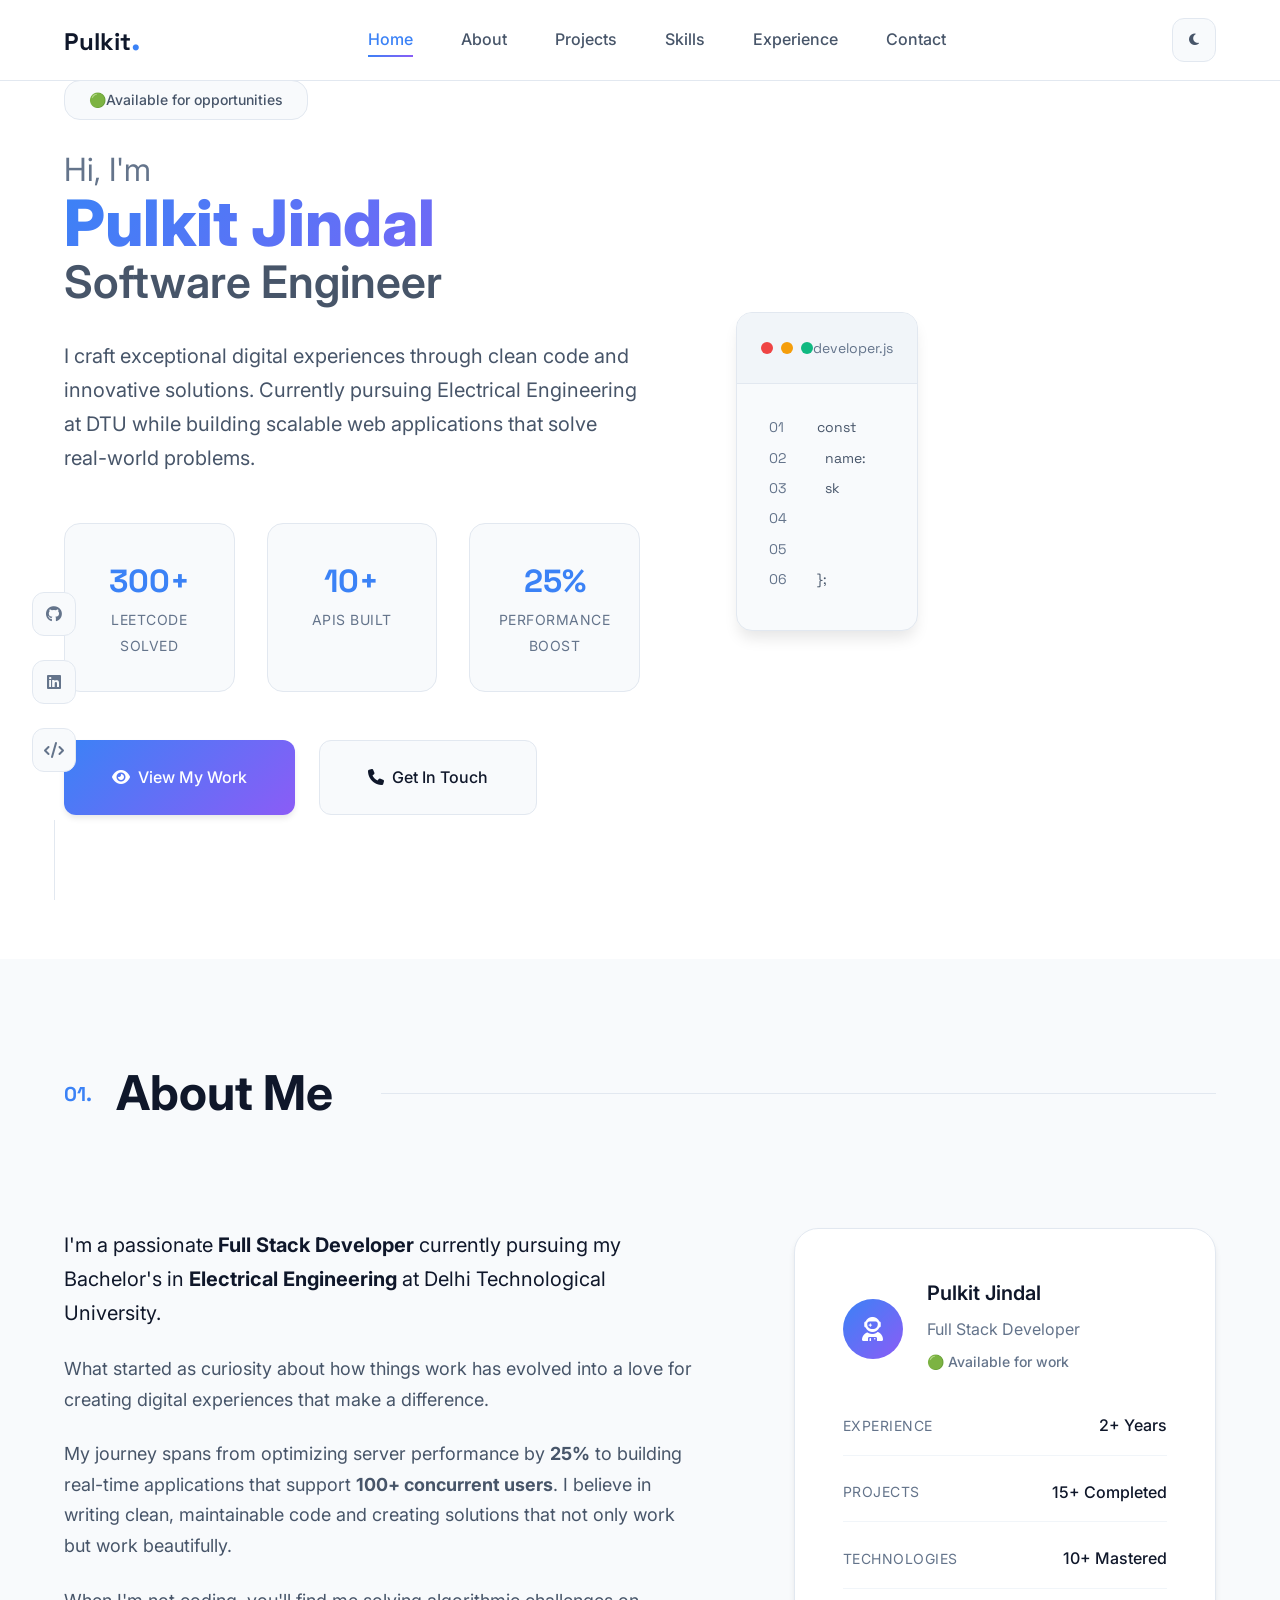
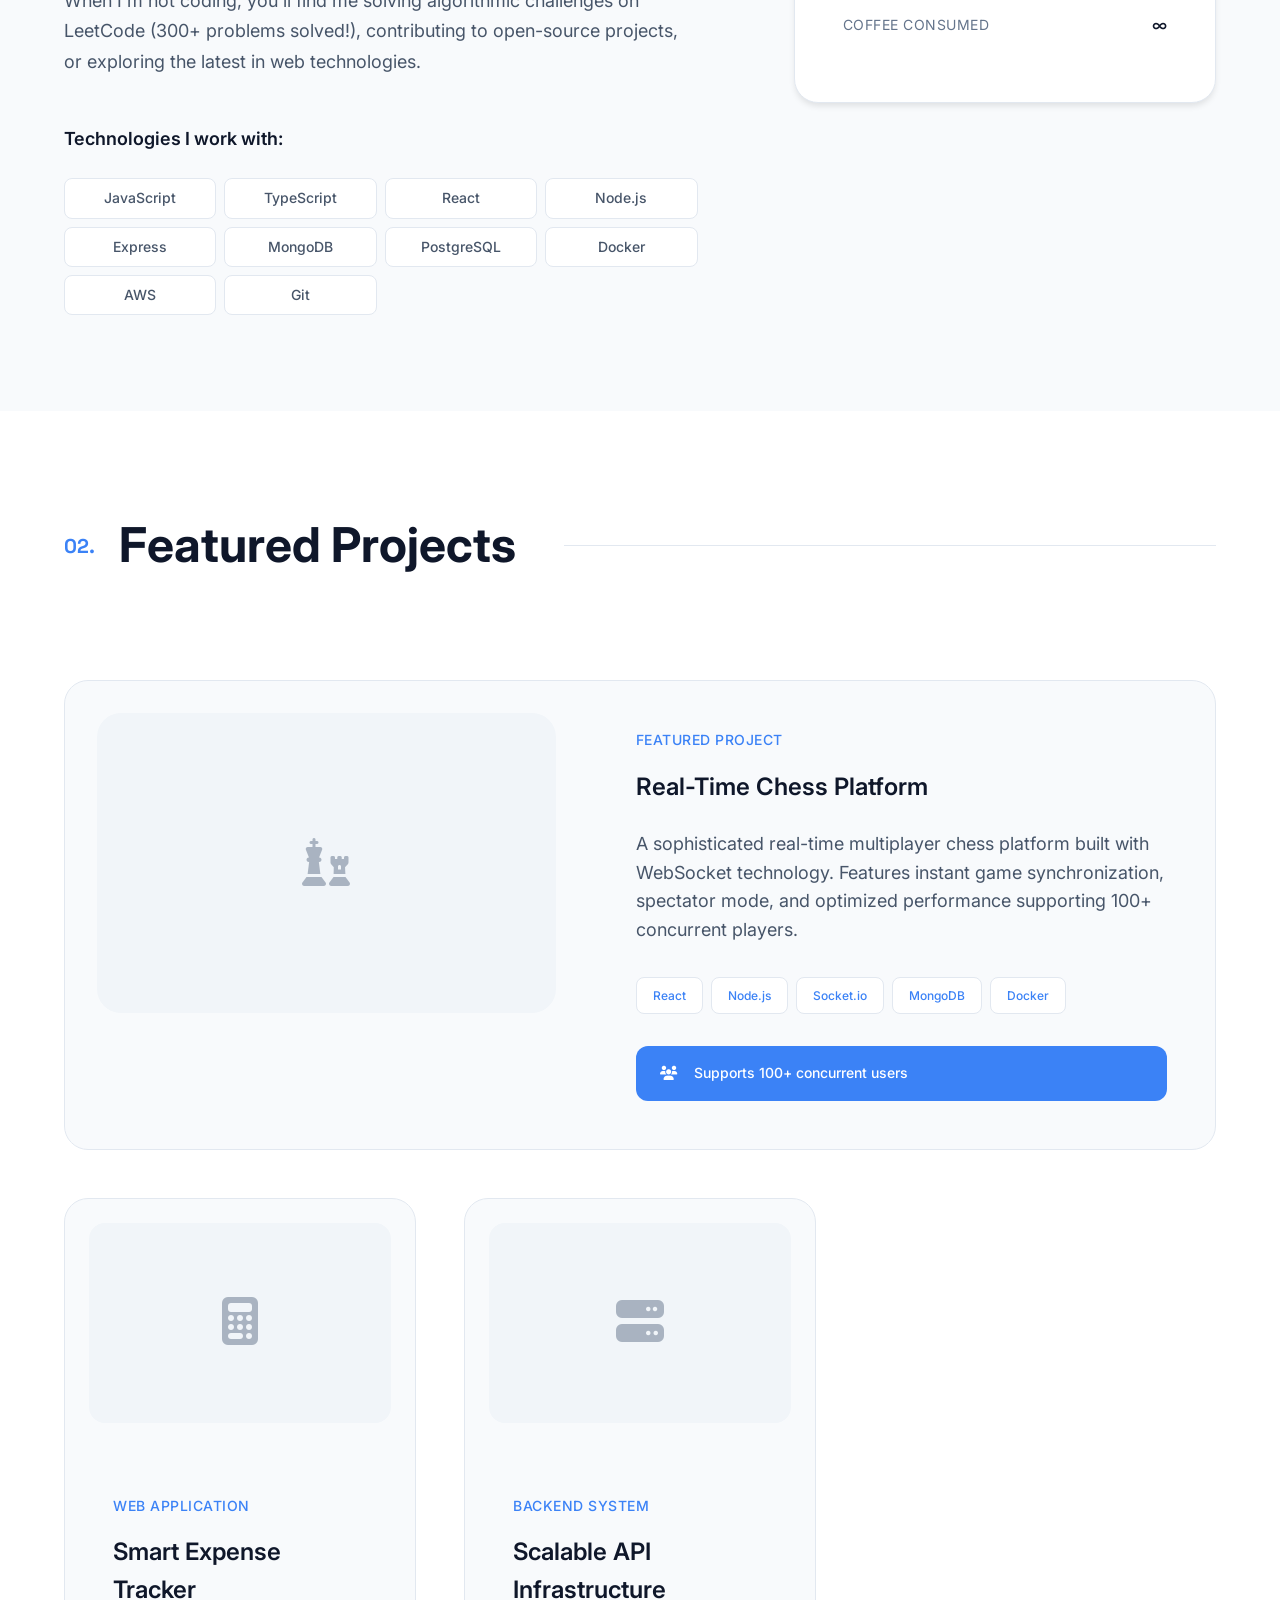
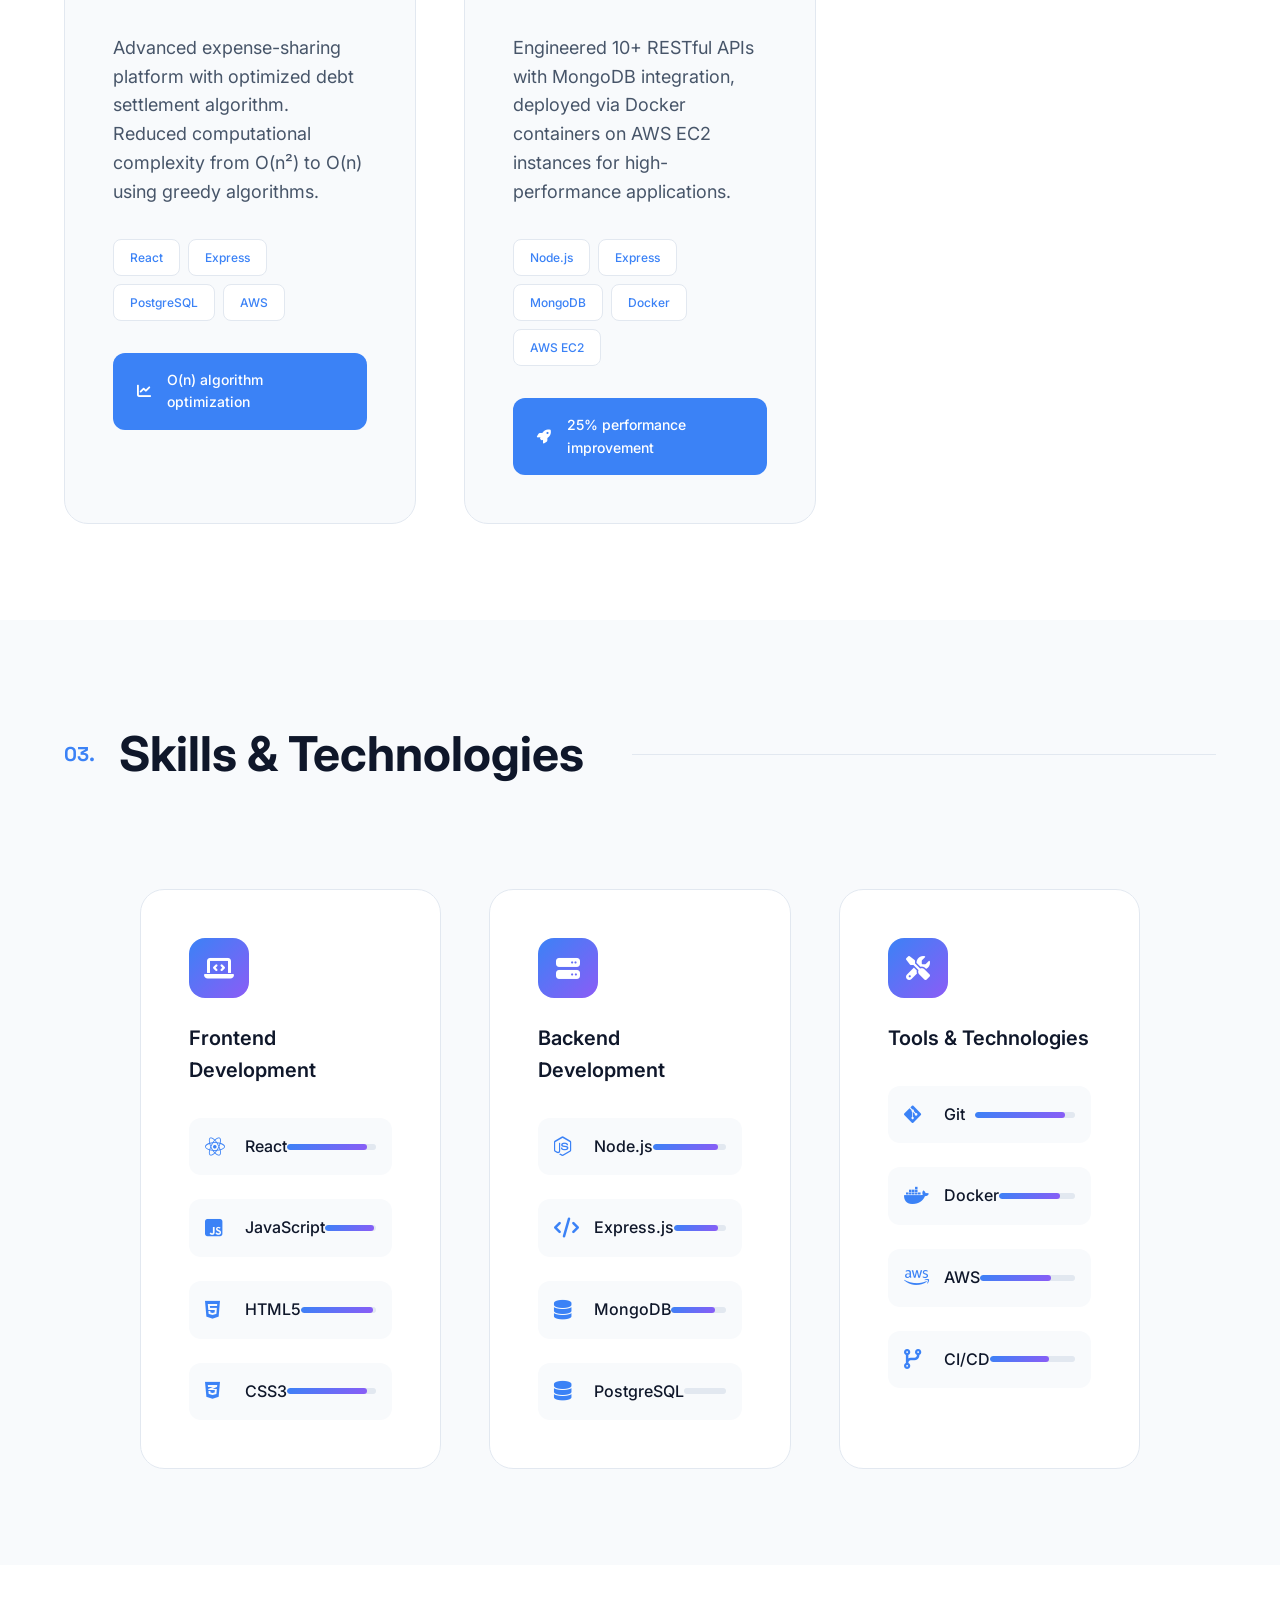
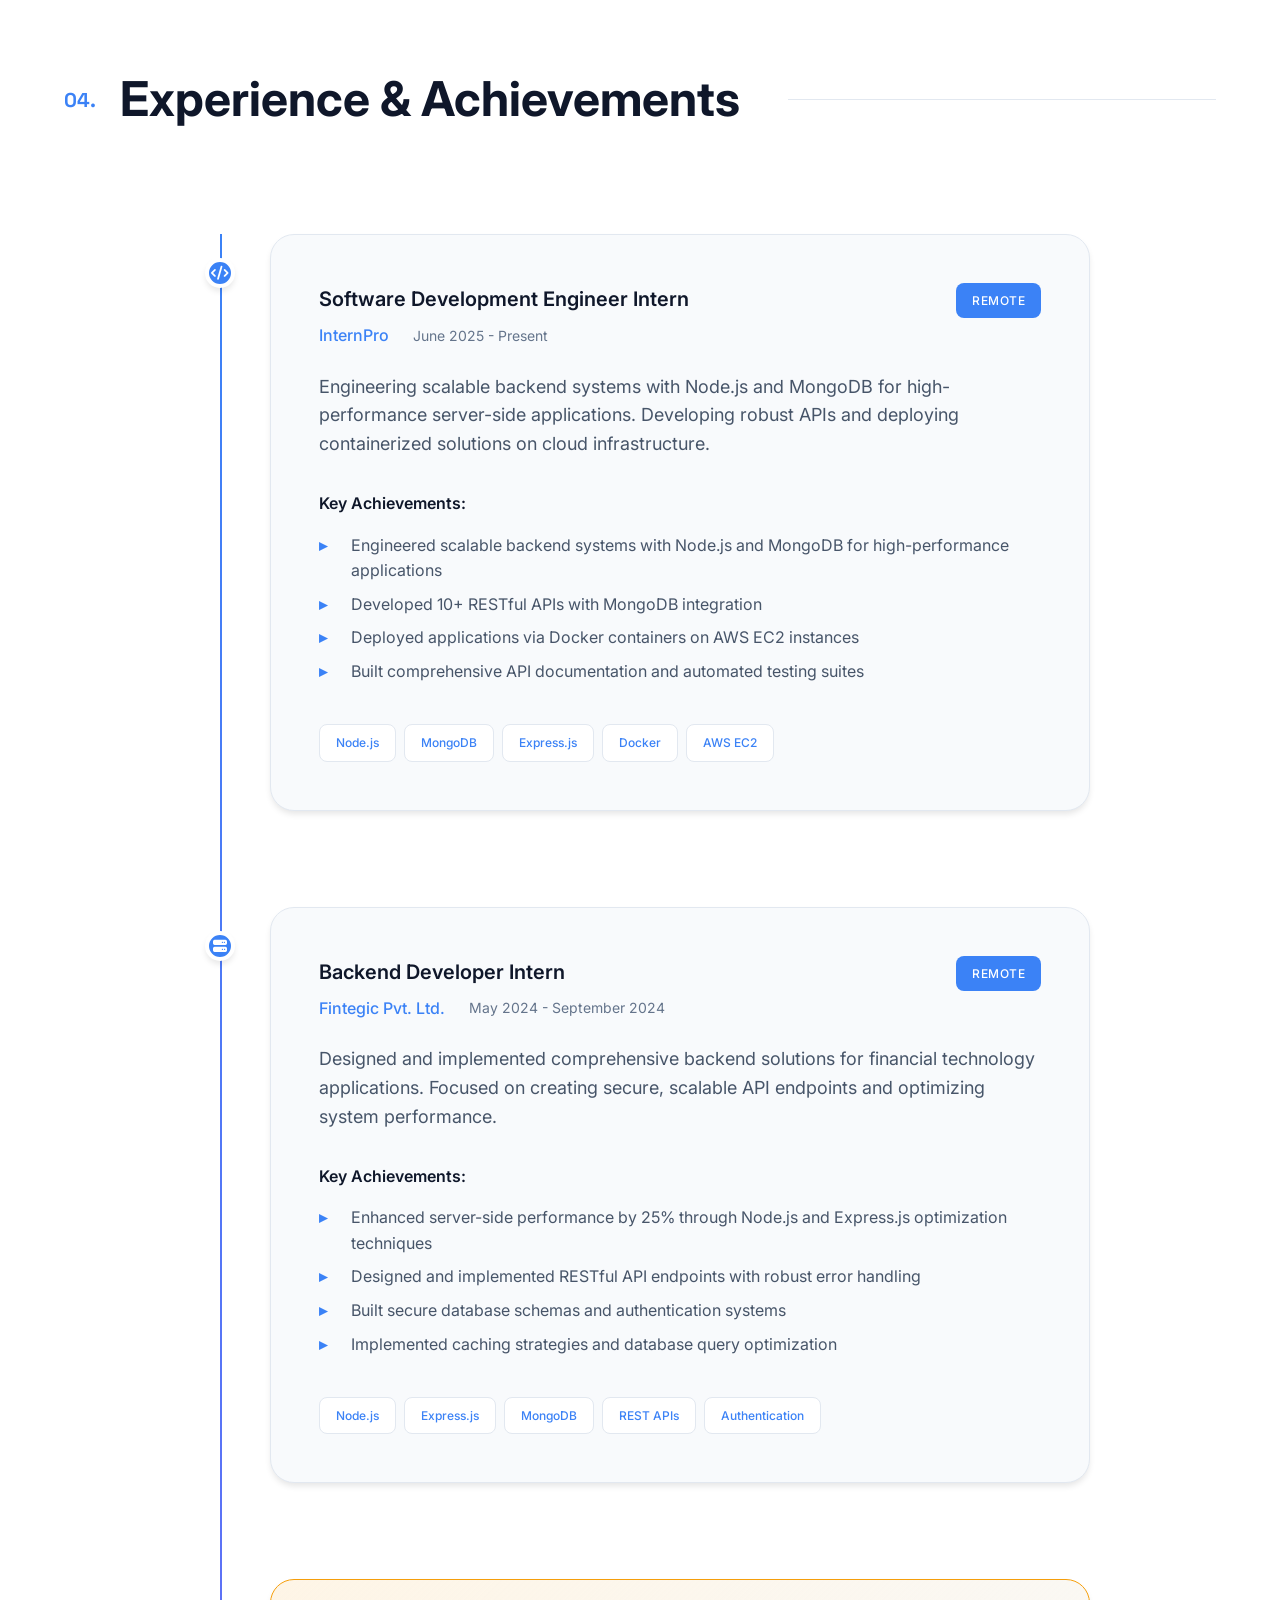
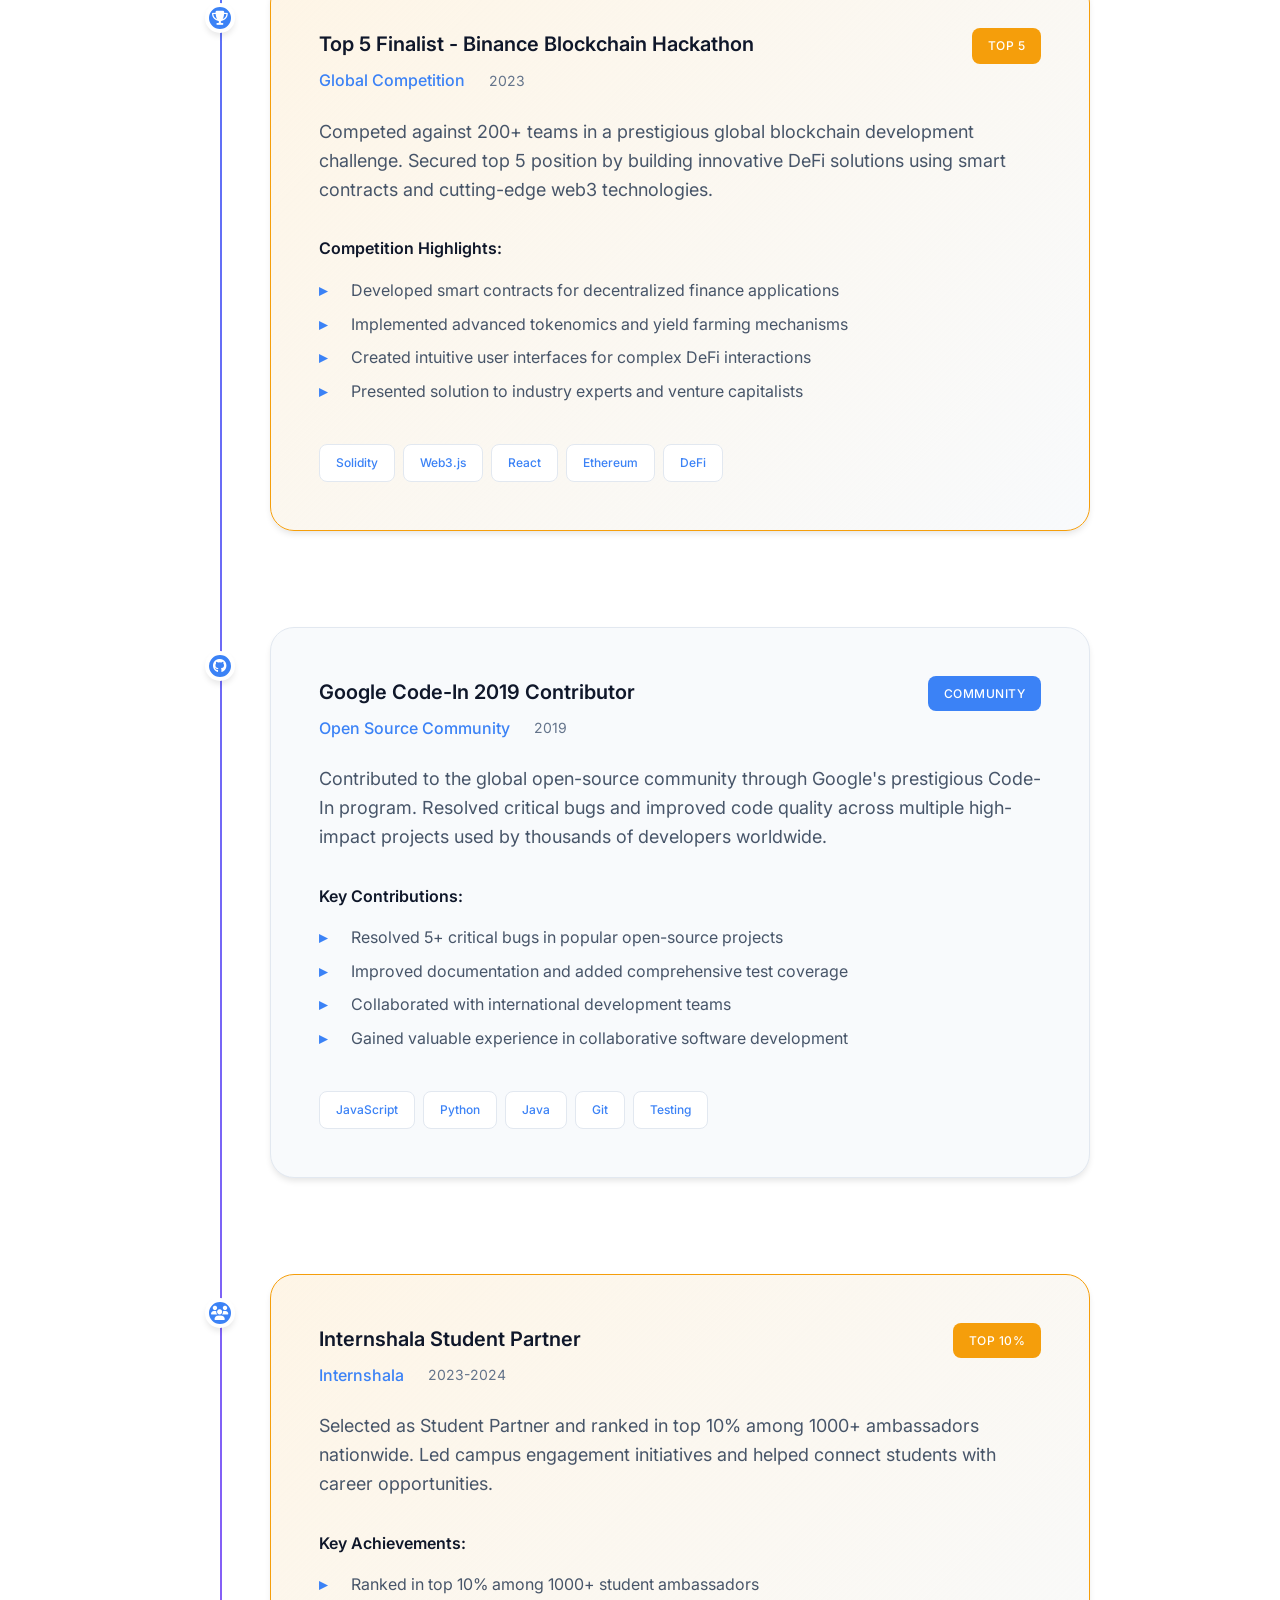
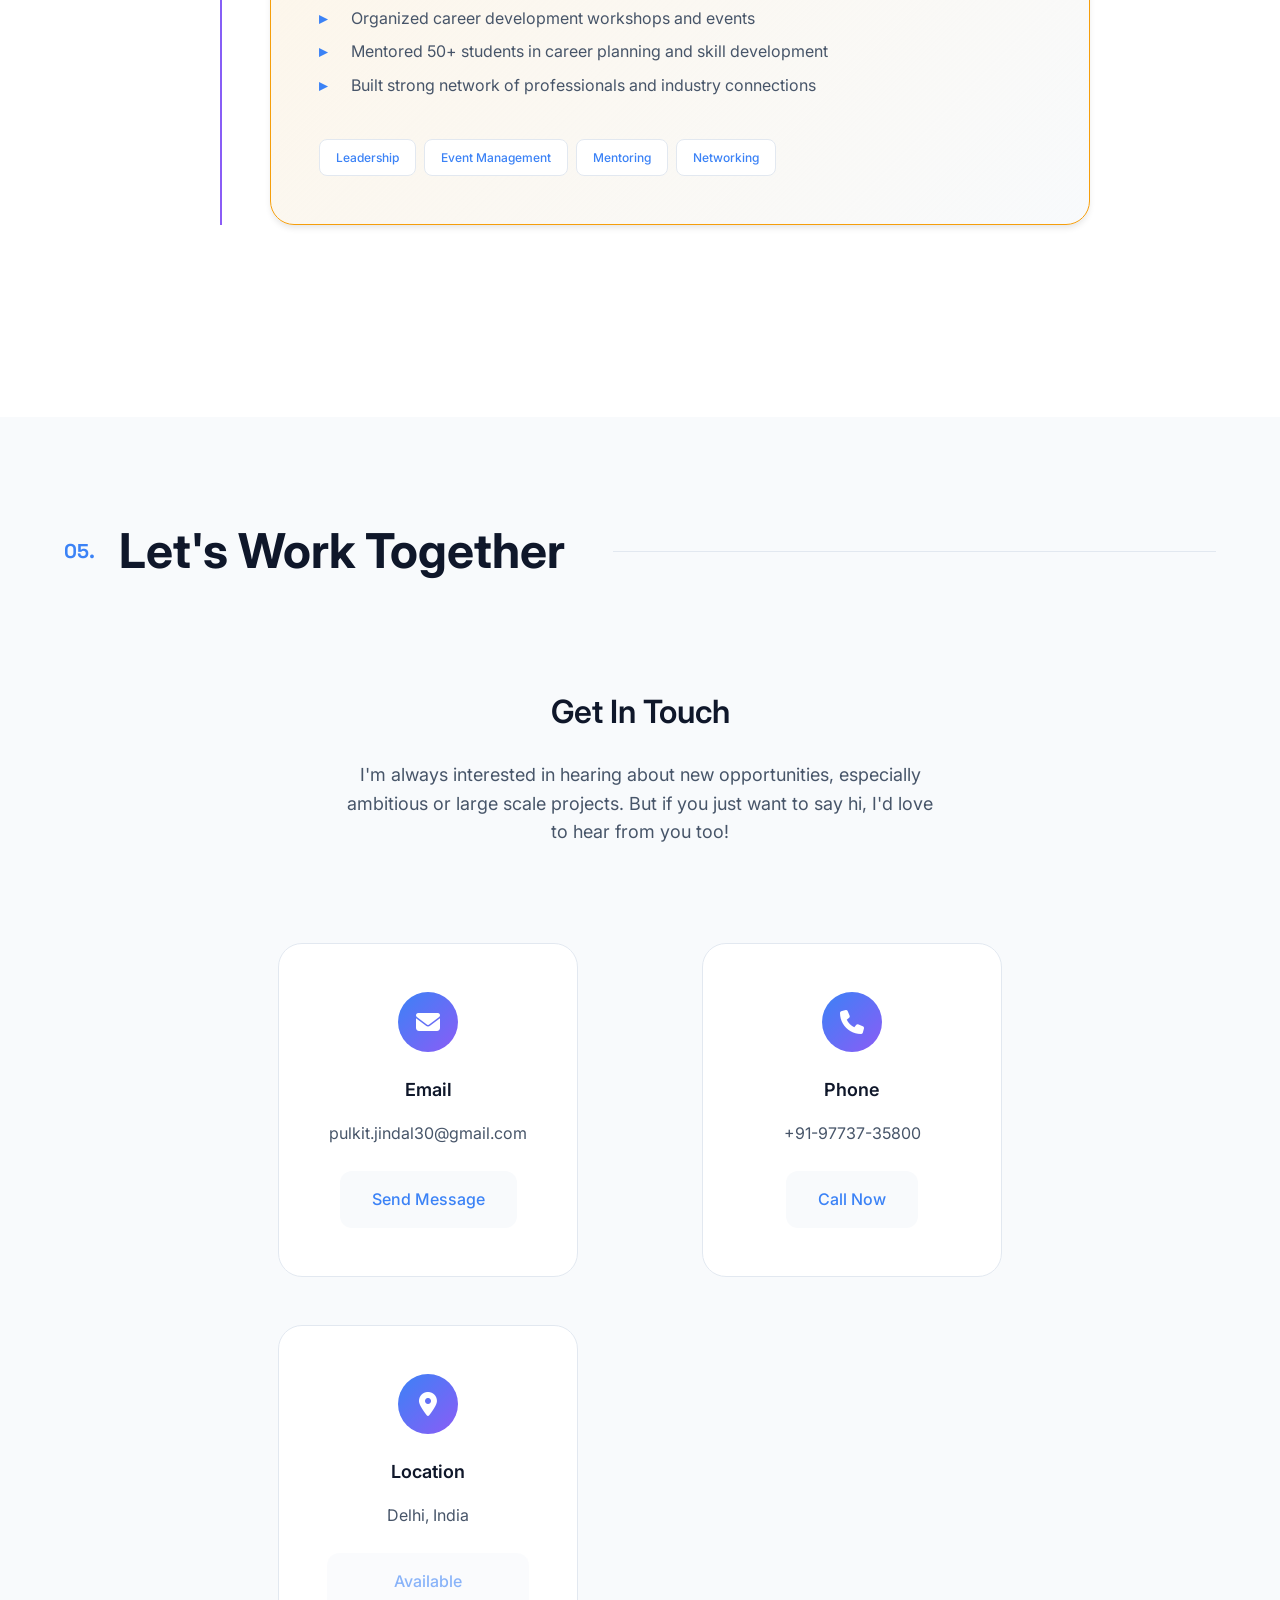
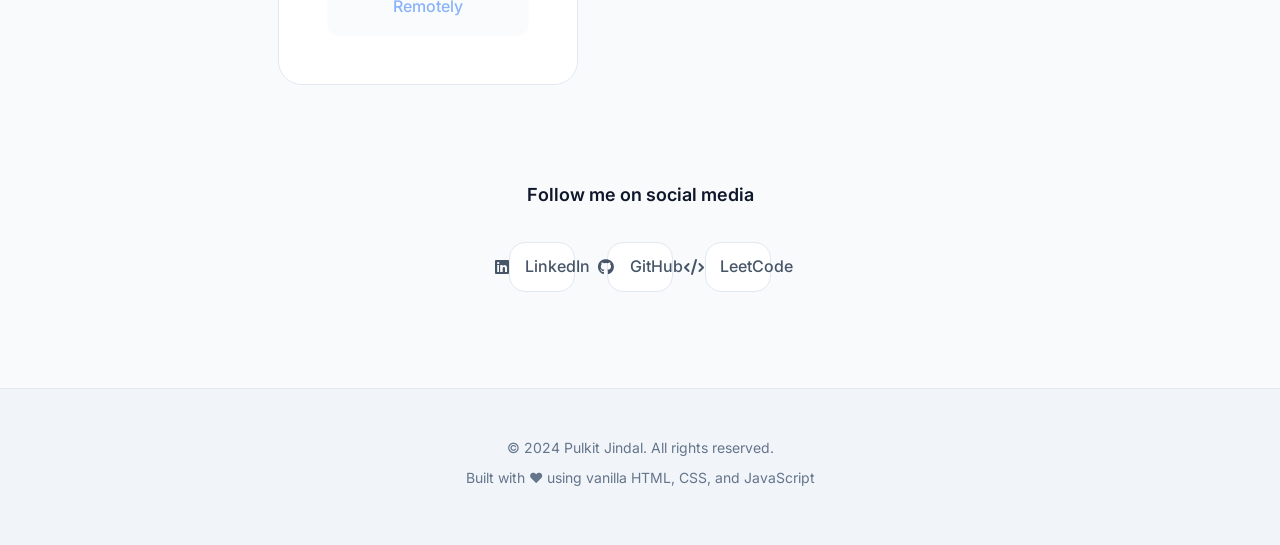
==== commit 5f97ff89: "Update index.html" ====
--- a/index.html
+++ b/index.html
@@ -1,35 +1,58 @@
 <!DOCTYPE html>
-<html lang="en">
+<html lang="en" data-theme="light">
 <head>
     <meta charset="UTF-8">
     <meta name="viewport" content="width=device-width, initial-scale=1.0">
     <title>Pulkit Jindal - Full Stack Developer</title>
-    <meta name="description" content="Pulkit Jindal - Full Stack Developer specializing in Node.js, React, and scalable backend systems">
-    <link rel="stylesheet" href="styles.css">
-    <link href="https://cdnjs.cloudflare.com/ajax/libs/font-awesome/6.5.0/css/all.min.css" rel="stylesheet">
+    
+    <!-- Meta tags for SEO -->
+    <meta name="description" content="Pulkit Jindal - Full Stack Developer specializing in scalable web applications, backend systems, and modern JavaScript technologies.">
+    <meta name="keywords" content="Full Stack Developer, Web Developer, JavaScript, Node.js, React, MongoDB, Backend Developer">
+    <meta name="author" content="Pulkit Jindal">
+    
+    <!-- Open Graph tags -->
+    <meta property="og:title" content="Pulkit Jindal - Full Stack Developer">
+    <meta property="og:description" content="Passionate Full Stack Developer creating exceptional digital experiences through clean code and innovative solutions.">
+    <meta property="og:type" content="website">
+    <meta property="og:url" content="https://pulkitjindal.dev">
+    
+    <!-- Favicon -->
+    <link rel="icon" type="image/x-icon" href="/favicon.ico">
+    
+    <!-- Fonts -->
+    <link rel="preconnect" href="https://fonts.googleapis.com">
+    <link rel="preconnect" href="https://fonts.gstatic.com" crossorigin>
     <link href="https://fonts.googleapis.com/css2?family=Inter:wght@300;400;500;600;700;800&display=swap" rel="stylesheet">
     <link href="https://fonts.googleapis.com/css2?family=Space+Grotesk:wght@300;400;500;600;700&display=swap" rel="stylesheet">
+    
+    <!-- Font Awesome -->
+    <link rel="stylesheet" href="https://cdnjs.cloudflare.com/ajax/libs/font-awesome/6.4.0/css/all.min.css">
+    
+    <!-- CSS -->
+    <link rel="stylesheet" href="styles.css">
 </head>
 <body>
     <!-- Navigation -->
-    <nav class="navbar">
-        <div class="nav-container">
+    <nav class="navbar" id="navbar">
+        <div class="nav-container container">
             <div class="nav-logo">
-                <span class="logo-text">Pulkit</span>
-                <span class="logo-accent">.</span>
-            </div>
-            <ul class="nav-menu">
-                <li><a href="#home" class="nav-link">Home</a></li>
+                <span class="logo-text">Pulkit</span><span class="logo-accent">.</span>
+            </div>
+            
+            <ul class="nav-menu" id="navMenu">
+                <li><a href="#home" class="nav-link active">Home</a></li>
                 <li><a href="#about" class="nav-link">About</a></li>
                 <li><a href="#projects" class="nav-link">Projects</a></li>
                 <li><a href="#skills" class="nav-link">Skills</a></li>
                 <li><a href="#experience" class="nav-link">Experience</a></li>
                 <li><a href="#contact" class="nav-link">Contact</a></li>
             </ul>
+            
             <div class="nav-actions">
-                <button class="theme-toggle" id="themeToggle">
+                <button class="theme-toggle" id="themeToggle" aria-label="Toggle theme">
                     <i class="fas fa-moon"></i>
                 </button>
+                
                 <div class="hamburger" id="hamburger">
                     <span></span>
                     <span></span>
@@ -39,124 +62,123 @@
         </div>
     </nav>
 
+    <!-- Social Sidebar -->
+    <aside class="social-sidebar">
+        <a href="https://github.com/Pul-kt" target="_blank" rel="noopener" class="social-link">
+            <i class="fab fa-github"></i>
+        </a>
+        <a href="https://www.linkedin.com/in/pulkitjindal30/" target="_blank" rel="noopener" class="social-link">
+            <i class="fab fa-linkedin"></i>
+        </a>
+        <a href="https://leetcode.com/u/_pullkit_jindal/" target="_blank" rel="noopener" class="social-link">
+            <i class="fas fa-code"></i>
+        </a>
+        <div class="social-line"></div>
+    </aside>
+
     <!-- Hero Section -->
     <section id="home" class="hero">
-        <div class="hero-container">
-            <div class="hero-content">
-                <div class="hero-badge">
-                    <span>👋 Available for opportunities</span>
-                </div>
-                
-                <h1 class="hero-title">
-                    <span class="title-line">Hi, I'm</span>
-                    <span class="title-name">Pulkit Jindal</span>
-                    <span class="title-role">Software Engineer</span>
-                </h1>
-                
-                <p class="hero-description">
-                    I craft exceptional digital experiences through clean code and innovative solutions. 
-                    Currently pursuing Electrical Engineering at DTU while building scalable web applications 
-                    that solve real-world problems.
-                </p>
-                
-                <div class="hero-stats">
-                    <div class="stat-card">
-                        <div class="stat-number">300+</div>
-                        <div class="stat-label">LeetCode Solved</div>
-                    </div>
-                    <div class="stat-card">
-                        <div class="stat-number">10+</div>
-                        <div class="stat-label">APIs Built</div>
-                    </div>
-                    <div class="stat-card">
-                        <div class="stat-number">25%</div>
-                        <div class="stat-label">Performance Boost</div>
-                    </div>
-                </div>
-                
-                <div class="hero-actions">
-                    <a href="#projects" class="btn btn-primary">
-                        <span>View My Work</span>
-                        <i class="fas fa-arrow-right"></i>
-                    </a>
-                    <a href="#contact" class="btn btn-secondary">
-                        <i class="fas fa-envelope"></i>
-                        <span>Get In Touch</span>
-                    </a>
-                </div>
-            </div>
-            
-            <div class="hero-visual">
-                <div class="code-block">
-                    <div class="code-header">
-                        <div class="code-dots">
-                            <span class="dot red"></span>
-                            <span class="dot yellow"></span>
-                            <span class="dot green"></span>
-                        </div>
-                        <span class="code-title">developer.js</span>
-                    </div>
-                    <div class="code-content">
-                        <div class="code-line">
-                            <span class="line-num">01</span>
-                            <span class="code-text">
-                                <span class="keyword">const</span> 
-                                <span class="variable">developer</span> = {
-                            </span>
-                        </div>
-                        <div class="code-line">
-                            <span class="line-num">02</span>
-                            <span class="code-text">
-                                &nbsp;&nbsp;<span class="property">name</span>: 
-                                <span class="string">'Pulkit Jindal'</span>,
-                            </span>
-                        </div>
-                        <div class="code-line">
-                            <span class="line-num">03</span>
-                            <span class="code-text">
-                                &nbsp;&nbsp;<span class="property">skills</span>: [
-                                <span class="string">'React'</span>, 
-                                <span class="string">'Node.js'</span>],
-                            </span>
-                        </div>
-                        <div class="code-line">
-                            <span class="line-num">04</span>
-                            <span class="code-text">
-                                &nbsp;&nbsp;<span class="property">location</span>: 
-                                <span class="string">'Delhi, India'</span>,
-                            </span>
-                        </div>
-                        <div class="code-line">
-                            <span class="line-num">05</span>
-                            <span class="code-text">
-                                &nbsp;&nbsp;<span class="property">passion</span>: 
-                                <span class="string">'Building Amazing Apps'</span>
-                            </span>
-                        </div>
-                        <div class="code-line">
-                            <span class="line-num">06</span>
-                            <span class="code-text">};</span>
-                        </div>
-                    </div>
-                </div>
-            </div>
-        </div>
-        
-        <!-- Social Links -->
-        <div class="social-sidebar">
-            <a href="https://github.com/Pul-kt" target="_blank" class="social-link">
-                <i class="fab fa-github"></i>
-            </a>
-            <a href="https://www.linkedin.com/in/pulkitjindal30/" target="_blank" class="social-link">
-                <i class="fab fa-linkedin-in"></i>
-            </a>
-            <a href="https://leetcode.com/u/_pullkit_jindal/" target="_blank" class="social-link">
-                <i class="fas fa-code"></i>
-            </a>
-            <a href="mailto:pulkit.jindal30@gmail.com" class="social-link">
-                <i class="fas fa-envelope"></i>
-            </a>
-            <div class="social-line"></div>
+        <div class="container">
+            <div class="hero-container">
+                <div class="hero-content">
+                    <div class="hero-badge">
+                        <span class="status-indicator">🟢</span>
+                        Available for opportunities
+                    </div>
+                    
+                    <h1 class="hero-title">
+                        <span class="title-line">Hi, I'm</span>
+                        <span class="title-name">Pulkit Jindal</span>
+                        <span class="title-role">Software Engineer</span>
+                    </h1>
+                    
+                    <p class="hero-description">
+                        I craft exceptional digital experiences through clean code and 
+                        innovative solutions. Currently pursuing Electrical Engineering 
+                        at DTU while building scalable web applications that solve real-world problems.
+                    </p>
+                    
+                    <div class="hero-stats">
+                        <div class="stat-card">
+                            <span class="stat-number">300+</span>
+                            <span class="stat-label">LeetCode Solved</span>
+                        </div>
+                        <div class="stat-card">
+                            <span class="stat-number">10+</span>
+                            <span class="stat-label">APIs Built</span>
+                        </div>
+                        <div class="stat-card">
+                            <span class="stat-number">25%</span>
+                            <span class="stat-label">Performance Boost</span>
+                        </div>
+                    </div>
+                    
+                    <div class="hero-actions">
+                        <a href="#projects" class="btn btn-primary">
+                            <i class="fas fa-eye"></i>
+                            View My Work
+                        </a>
+                        <a href="#contact" class="btn btn-secondary">
+                            <i class="fas fa-phone"></i>
+                            Get In Touch
+                        </a>
+                    </div>
+                </div>
+                
+                <div class="hero-visual">
+                    <div class="code-block">
+                        <div class="code-header">
+                            <div class="code-dots">
+                                <div class="dot red"></div>
+                                <div class="dot yellow"></div>
+                                <div class="dot green"></div>
+                            </div>
+                            <span class="code-title">developer.js</span>
+                        </div>
+                        <div class="code-content">
+                            <div class="code-line">
+                                <span class="line-num">01</span>
+                                <span class="code-text">
+                                    <span class="keyword">const</span> 
+                                    <span class="variable">developer</span> = {
+                                </span>
+                            </div>
+                            <div class="code-line">
+                                <span class="line-num">02</span>
+                                <span class="code-text">
+                                    &nbsp;&nbsp;<span class="property">name:</span> 
+                                    <span class="string">'Pulkit Jindal'</span>,
+                                </span>
+                            </div>
+                            <div class="code-line">
+                                <span class="line-num">03</span>
+                                <span class="code-text">
+                                    &nbsp;&nbsp;<span class="property">skills:</span> 
+                                    [<span class="string">'React'</span>, <span class="string">'Node.js'</span>],
+                                </span>
+                            </div>
+                            <div class="code-line">
+                                <span class="line-num">04</span>
+                                <span class="code-text">
+                                    &nbsp;&nbsp;<span class="property">location:</span> 
+                                    <span class="string">'Delhi, India'</span>,
+                                </span>
+                            </div>
+                            <div class="code-line">
+                                <span class="line-num">05</span>
+                                <span class="code-text">
+                                    &nbsp;&nbsp;<span class="property">passion:</span> 
+                                    <span class="string">'Building Amazing Apps'</span>
+                                </span>
+                            </div>
+                            <div class="code-line">
+                                <span class="line-num">06</span>
+                                <span class="code-text">};</span>
+                            </div>
+                        </div>
+                    </div>
+                </div>
+            </div>
         </div>
     </section>
 
@@ -173,71 +195,73 @@
                 <div class="about-content">
                     <div class="about-text">
                         <p class="lead">
-                            I'm a passionate Full Stack Developer currently pursuing my Bachelor's in 
-                            <strong>Electrical Engineering</strong> at Delhi Technological University. 
+                            I'm a passionate <strong>Full Stack Developer</strong> currently pursuing my Bachelor's in 
+                            <strong>Electrical Engineering</strong> at Delhi Technological University.
+                        </p>
+                        
+                        <p>
                             What started as curiosity about how things work has evolved into a love for 
                             creating digital experiences that make a difference.
                         </p>
                         
                         <p>
-                            My journey spans from optimizing server performance by <strong>25%</strong> to building 
-                            real-time applications that support <strong>100+ concurrent users</strong>. I believe 
+                            My journey spans from optimizing server performance by 
+                            <strong>25%</strong> to building real-time applications that support <strong>100+ concurrent users</strong>. I believe 
                             in writing clean, maintainable code and creating solutions that not only work 
                             but work beautifully.
                         </p>
                         
                         <p>
-                            When I'm not coding, you'll find me solving algorithmic challenges on LeetCode 
-                            (300+ problems solved!), contributing to open-source projects, or exploring 
-                            the latest in web technologies.
+                            When I'm not coding, you'll find me solving algorithmic challenges on LeetCode (300+ problems solved!), 
+                            contributing to open-source projects, or exploring the latest in web technologies.
                         </p>
                     </div>
                     
                     <div class="tech-grid">
                         <h4>Technologies I work with:</h4>
                         <div class="tech-list">
-                            <span class="tech-item">JavaScript (ES6+)</span>
-                            <span class="tech-item">React.js</span>
-                            <span class="tech-item">Node.js</span>
-                            <span class="tech-item">Express.js</span>
-                            <span class="tech-item">MongoDB</span>
-                            <span class="tech-item">C++</span>
-                            <span class="tech-item">Python</span>
-                            <span class="tech-item">AWS</span>
-                            <span class="tech-item">Docker</span>
-                            <span class="tech-item">Git</span>
-                            <span class="tech-item">Socket.IO</span>
-                            <span class="tech-item">Linux</span>
-                        </div>
-                    </div>
-                </div>
-                
-                <div class="about-visual">
-                    <div class="profile-card">
-                        <div class="profile-header">
-                            <div class="profile-avatar">
-                                <i class="fas fa-user"></i>
-                            </div>
-                            <div class="profile-info">
-                                <h3>Pulkit Jindal</h3>
-                                <p>Full Stack Developer</p>
-                                <span class="profile-status">🟢 Available for work</span>
-                            </div>
-                        </div>
-                        
-                        <div class="profile-stats">
-                            <div class="profile-stat">
-                                <span class="stat-label">Location</span>
-                                <span class="stat-value">Delhi, India</span>
-                            </div>
-                            <div class="profile-stat">
-                                <span class="stat-label">Experience</span>
-                                <span class="stat-value">2+ Years</span>
-                            </div>
-                            <div class="profile-stat">
-                                <span class="stat-label">Education</span>
-                                <span class="stat-value">DTU</span>
-                            </div>
+                            <div class="tech-item">JavaScript</div>
+                            <div class="tech-item">TypeScript</div>
+                            <div class="tech-item">React</div>
+                            <div class="tech-item">Node.js</div>
+                            <div class="tech-item">Express</div>
+                            <div class="tech-item">MongoDB</div>
+                            <div class="tech-item">PostgreSQL</div>
+                            <div class="tech-item">Docker</div>
+                            <div class="tech-item">AWS</div>
+                            <div class="tech-item">Git</div>
+                        </div>
+                    </div>
+                </div>
+                
+                <div class="profile-card">
+                    <div class="profile-header">
+                        <div class="profile-avatar">
+                            <i class="fas fa-user-astronaut"></i>
+                        </div>
+                        <div class="profile-info">
+                            <h3>Pulkit Jindal</h3>
+                            <p>Full Stack Developer</p>
+                            <p class="profile-status">🟢 Available for work</p>
+                        </div>
+                    </div>
+                    
+                    <div class="profile-stats">
+                        <div class="profile-stat">
+                            <span class="stat-label">Experience</span>
+                            <span class="stat-value">2+ Years</span>
+                        </div>
+                        <div class="profile-stat">
+                            <span class="stat-label">Projects</span>
+                            <span class="stat-value">15+ Completed</span>
+                        </div>
+                        <div class="profile-stat">
+                            <span class="stat-label">Technologies</span>
+                            <span class="stat-value">10+ Mastered</span>
+                        </div>
+                        <div class="profile-stat">
+                            <span class="stat-label">Coffee Consumed</span>
+                            <span class="stat-value">∞</span>
                         </div>
                     </div>
                 </div>
@@ -258,26 +282,26 @@
                 <!-- Featured Project -->
                 <div class="project-card featured">
                     <div class="project-image">
+                        <div class="project-placeholder">
+                            <i class="fas fa-chess"></i>
+                        </div>
                         <div class="project-overlay">
                             <div class="overlay-content">
                                 <div class="project-links">
-                                    <a href="https://github.com/Pul-kt" target="_blank" class="project-link">
+                                    <a href="#" class="project-link" title="View Live">
+                                        <i class="fas fa-external-link-alt"></i>
+                                    </a>
+                                    <a href="#" class="project-link" title="View Code">
                                         <i class="fab fa-github"></i>
                                     </a>
-                                    <a href="#" class="project-link">
-                                        <i class="fas fa-external-link-alt"></i>
-                                    </a>
-                                </div>
-                            </div>
-                        </div>
-                        <div class="project-placeholder">
-                            <i class="fas fa-chess-king"></i>
+                                </div>
+                            </div>
                         </div>
                     </div>
                     
                     <div class="project-info">
-                        <div class="project-category">Real-time Application</div>
-                        <h3 class="project-title">Multiplayer Chess Game</h3>
+                        <div class="project-category">Featured Project</div>
+                        <h3 class="project-title">Real-Time Chess Platform</h3>
                         <p class="project-description">
                             A sophisticated real-time multiplayer chess platform built with WebSocket technology. 
                             Features instant game synchronization, spectator mode, and optimized performance 
@@ -285,138 +309,97 @@
                         </p>
                         
                         <div class="project-tech">
+                            <span class="tech-tag">React</span>
                             <span class="tech-tag">Node.js</span>
-                            <span class="tech-tag">Socket.IO</span>
-                            <span class="tech-tag">Express.js</span>
-                            <span class="tech-tag">Chess.js</span>
+                            <span class="tech-tag">Socket.io</span>
+                            <span class="tech-tag">MongoDB</span>
+                            <span class="tech-tag">Docker</span>
                         </div>
                         
                         <div class="project-highlight">
                             <i class="fas fa-users"></i>
-                            <span>100+ Concurrent Players Supported</span>
-                        </div>
-                    </div>
-                </div>
-
-                <!-- Project 2 -->
+                            Supports 100+ concurrent users
+                        </div>
+                    </div>
+                </div>
+                
+                <!-- Regular Projects -->
                 <div class="project-card">
                     <div class="project-image">
+                        <div class="project-placeholder">
+                            <i class="fas fa-calculator"></i>
+                        </div>
                         <div class="project-overlay">
                             <div class="overlay-content">
                                 <div class="project-links">
-                                    <a href="https://github.com/Pul-kt" target="_blank" class="project-link">
+                                    <a href="#" class="project-link" title="View Live">
+                                        <i class="fas fa-external-link-alt"></i>
+                                    </a>
+                                    <a href="#" class="project-link" title="View Code">
                                         <i class="fab fa-github"></i>
                                     </a>
-                                    <a href="#" class="project-link">
-                                        <i class="fas fa-external-link-alt"></i>
-                                    </a>
-                                </div>
-                            </div>
-                        </div>
-                        <div class="project-placeholder">
-                            <i class="fas fa-calculator"></i>
+                                </div>
+                            </div>
                         </div>
                     </div>
                     
                     <div class="project-info">
-                        <div class="project-category">Algorithm Optimization</div>
-                        <h3 class="project-title">SplitShare - Expense Splitting</h3>
+                        <div class="project-category">Web Application</div>
+                        <h3 class="project-title">Smart Expense Tracker</h3>
                         <p class="project-description">
                             Advanced expense-sharing platform with optimized debt settlement algorithm. 
                             Reduced computational complexity from O(n²) to O(n) using greedy algorithms.
                         </p>
                         
                         <div class="project-tech">
-                            <span class="tech-tag">C++</span>
-                            <span class="tech-tag">Algorithms</span>
-                            <span class="tech-tag">OOP</span>
-                            <span class="tech-tag">Design Patterns</span>
+                            <span class="tech-tag">React</span>
+                            <span class="tech-tag">Express</span>
+                            <span class="tech-tag">PostgreSQL</span>
+                            <span class="tech-tag">AWS</span>
                         </div>
                         
                         <div class="project-highlight">
-                            <i class="fas fa-tachometer-alt"></i>
-                            <span>O(n²) to O(n) Optimization</span>
-                        </div>
-                    </div>
-                </div>
-
-                <!-- Project 3 -->
+                            <i class="fas fa-chart-line"></i>
+                            O(n) algorithm optimization
+                        </div>
+                    </div>
+                </div>
+                
                 <div class="project-card">
                     <div class="project-image">
+                        <div class="project-placeholder">
+                            <i class="fas fa-server"></i>
+                        </div>
                         <div class="project-overlay">
                             <div class="overlay-content">
                                 <div class="project-links">
-                                    <a href="https://github.com/Pul-kt" target="_blank" class="project-link">
+                                    <a href="#" class="project-link" title="View Code">
                                         <i class="fab fa-github"></i>
                                     </a>
-                                    <a href="#" class="project-link">
-                                        <i class="fas fa-external-link-alt"></i>
-                                    </a>
-                                </div>
-                            </div>
-                        </div>
-                        <div class="project-placeholder">
-                            <i class="fas fa-cloud"></i>
+                                </div>
+                            </div>
                         </div>
                     </div>
                     
                     <div class="project-info">
-                        <div class="project-category">Backend Infrastructure</div>
+                        <div class="project-category">Backend System</div>
                         <h3 class="project-title">Scalable API Infrastructure</h3>
                         <p class="project-description">
-                            Engineered 10+ RESTful APIs with MongoDB integration, deployed via Docker 
-                            containers on AWS EC2 instances for high-performance applications.
+                            Engineered 10+ RESTful APIs with MongoDB integration, deployed via Docker containers 
+                            on AWS EC2 instances for high-performance applications.
                         </p>
                         
                         <div class="project-tech">
                             <span class="tech-tag">Node.js</span>
+                            <span class="tech-tag">Express</span>
                             <span class="tech-tag">MongoDB</span>
                             <span class="tech-tag">Docker</span>
-                            <span class="tech-tag">AWS</span>
+                            <span class="tech-tag">AWS EC2</span>
                         </div>
                         
                         <div class="project-highlight">
                             <i class="fas fa-rocket"></i>
-                            <span>10+ RESTful APIs Deployed</span>
-                        </div>
-                    </div>
-                </div>
-
-                <!-- Project 4 -->
-                <div class="project-card">
-                    <div class="project-image">
-                        <div class="project-overlay">
-                            <div class="overlay-content">
-                                <div class="project-links">
-                                    <a href="https://github.com/Pul-kt" target="_blank" class="project-link">
-                                        <i class="fab fa-github"></i>
-                                    </a>
-                                </div>
-                            </div>
-                        </div>
-                        <div class="project-placeholder">
-                            <i class="fas fa-chart-line"></i>
-                        </div>
-                    </div>
-                    
-                    <div class="project-info">
-                        <div class="project-category">Performance Optimization</div>
-                        <h3 class="project-title">System Performance Suite</h3>
-                        <p class="project-description">
-                            Enhanced server-side performance by 25% through advanced Node.js optimization 
-                            techniques, caching strategies, and efficient query optimization.
-                        </p>
-                        
-                        <div class="project-tech">
-                            <span class="tech-tag">Node.js</span>
-                            <span class="tech-tag">Express.js</span>
-                            <span class="tech-tag">Performance</span>
-                            <span class="tech-tag">Caching</span>
-                        </div>
-                        
-                        <div class="project-highlight">
-                            <i class="fas fa-bolt"></i>
-                            <span>25% Performance Improvement</span>
+                            25% performance improvement
                         </div>
                     </div>
                 </div>
@@ -440,15 +423,16 @@
                             <i class="fas fa-laptop-code"></i>
                         </div>
                         <h3 class="category-title">Frontend Development</h3>
+                        
                         <div class="skills-list">
                             <div class="skill-item">
                                 <div class="skill-info">
                                     <i class="fab fa-react"></i>
-                                    <span>React.js</span>
-                                </div>
-                                <div class="skill-level">
-                                    <div class="level-bar">
-                                        <div class="level-fill" style="width: 85%"></div>
+                                    <span>React</span>
+                                </div>
+                                <div class="skill-level">
+                                    <div class="level-bar">
+                                        <div class="level-fill" style="width: 90%"></div>
                                     </div>
                                 </div>
                             </div>
@@ -460,7 +444,7 @@
                                 </div>
                                 <div class="skill-level">
                                     <div class="level-bar">
-                                        <div class="level-fill" style="width: 90%"></div>
+                                        <div class="level-fill" style="width: 95%"></div>
                                     </div>
                                 </div>
                             </div>
@@ -484,18 +468,19 @@
                                 </div>
                                 <div class="skill-level">
                                     <div class="level-bar">
-                                        <div class="level-fill" style="width: 88%"></div>
-                                    </div>
-                                </div>
-                            </div>
-                        </div>
-                    </div>
-
+                                        <div class="level-fill" style="width: 90%"></div>
+                                    </div>
+                                </div>
+                            </div>
+                        </div>
+                    </div>
+                    
                     <div class="skill-category">
                         <div class="category-icon">
                             <i class="fas fa-server"></i>
                         </div>
                         <h3 class="category-title">Backend Development</h3>
+                        
                         <div class="skills-list">
                             <div class="skill-item">
                                 <div class="skill-info">
@@ -504,7 +489,7 @@
                                 </div>
                                 <div class="skill-level">
                                     <div class="level-bar">
-                                        <div class="level-fill" style="width: 92%"></div>
+                                        <div class="level-fill" style="width: 90%"></div>
                                     </div>
                                 </div>
                             </div>
@@ -516,51 +501,19 @@
                                 </div>
                                 <div class="skill-level">
                                     <div class="level-bar">
-                                        <div class="level-fill" style="width: 88%"></div>
-                                    </div>
-                                </div>
-                            </div>
-                            
-                            <div class="skill-item">
-                                <div class="skill-info">
-                                    <i class="fas fa-plug"></i>
-                                    <span>REST APIs</span>
-                                </div>
-                                <div class="skill-level">
-                                    <div class="level-bar">
-                                        <div class="level-fill" style="width: 90%"></div>
-                                    </div>
-                                </div>
-                            </div>
-                            
-                            <div class="skill-item">
-                                <div class="skill-info">
-                                    <i class="fas fa-network-wired"></i>
-                                    <span>Socket.IO</span>
-                                </div>
-                                <div class="skill-level">
-                                    <div class="level-bar">
                                         <div class="level-fill" style="width: 85%"></div>
                                     </div>
                                 </div>
                             </div>
-                        </div>
-                    </div>
-
-                    <div class="skill-category">
-                        <div class="category-icon">
-                            <i class="fas fa-database"></i>
-                        </div>
-                        <h3 class="category-title">Database & Cloud</h3>
-                        <div class="skills-list">
-                            <div class="skill-item">
-                                <div class="skill-info">
-                                    <i class="fas fa-leaf"></i>
+                            
+                            <div class="skill-item">
+                                <div class="skill-info">
+                                    <i class="fas fa-database"></i>
                                     <span>MongoDB</span>
                                 </div>
                                 <div class="skill-level">
                                     <div class="level-bar">
-                                        <div class="level-fill" style="width: 85%"></div>
+                                        <div class="level-fill" style="width: 80%"></div>
                                     </div>
                                 </div>
                             </div>
@@ -568,19 +521,7 @@
                             <div class="skill-item">
                                 <div class="skill-info">
                                     <i class="fas fa-database"></i>
-                                    <span>SQL</span>
-                                </div>
-                                <div class="skill-level">
-                                    <div class="level-bar">
-                                        <div class="level-fill" style="width: 80%"></div>
-                                    </div>
-                                </div>
-                            </div>
-                            
-                            <div class="skill-item">
-                                <div class="skill-info">
-                                    <i class="fab fa-aws"></i>
-                                    <span>AWS</span>
+                                    <span>PostgreSQL</span>
                                 </div>
                                 <div class="skill-level">
                                     <div class="level-bar">
@@ -588,51 +529,16 @@
                                     </div>
                                 </div>
                             </div>
-                            
-                            <div class="skill-item">
-                                <div class="skill-info">
-                                    <i class="fab fa-docker"></i>
-                                    <span>Docker</span>
-                                </div>
-                                <div class="skill-level">
-                                    <div class="level-bar">
-                                        <div class="level-fill" style="width: 78%"></div>
-                                    </div>
-                                </div>
-                            </div>
-                        </div>
-                    </div>
-
+                        </div>
+                    </div>
+                    
                     <div class="skill-category">
                         <div class="category-icon">
                             <i class="fas fa-tools"></i>
                         </div>
-                        <h3 class="category-title">Programming & Tools</h3>
+                        <h3 class="category-title">Tools & Technologies</h3>
+                        
                         <div class="skills-list">
-                            <div class="skill-item">
-                                <div class="skill-info">
-                                    <i class="fas fa-code-branch"></i>
-                                    <span>C++</span>
-                                </div>
-                                <div class="skill-level">
-                                    <div class="level-bar">
-                                        <div class="level-fill" style="width: 88%"></div>
-                                    </div>
-                                </div>
-                            </div>
-                            
-                            <div class="skill-item">
-                                <div class="skill-info">
-                                    <i class="fab fa-python"></i>
-                                    <span>Python</span>
-                                </div>
-                                <div class="skill-level">
-                                    <div class="level-bar">
-                                        <div class="level-fill" style="width: 82%"></div>
-                                    </div>
-                                </div>
-                            </div>
-                            
                             <div class="skill-item">
                                 <div class="skill-info">
                                     <i class="fab fa-git-alt"></i>
@@ -647,12 +553,36 @@
                             
                             <div class="skill-item">
                                 <div class="skill-info">
-                                    <i class="fab fa-linux"></i>
-                                    <span>Linux</span>
+                                    <i class="fab fa-docker"></i>
+                                    <span>Docker</span>
                                 </div>
                                 <div class="skill-level">
                                     <div class="level-bar">
                                         <div class="level-fill" style="width: 80%"></div>
+                                    </div>
+                                </div>
+                            </div>
+                            
+                            <div class="skill-item">
+                                <div class="skill-info">
+                                    <i class="fab fa-aws"></i>
+                                    <span>AWS</span>
+                                </div>
+                                <div class="skill-level">
+                                    <div class="level-bar">
+                                        <div class="level-fill" style="width: 75%"></div>
+                                    </div>
+                                </div>
+                            </div>
+                            
+                            <div class="skill-item">
+                                <div class="skill-info">
+                                    <i class="fas fa-code-branch"></i>
+                                    <span>CI/CD</span>
+                                </div>
+                                <div class="skill-level">
+                                    <div class="level-bar">
+                                        <div class="level-fill" style="width: 70%"></div>
                                     </div>
                                 </div>
                             </div>
@@ -668,7 +598,7 @@
         <div class="container">
             <div class="section-header">
                 <span class="section-number">04.</span>
-                <h2 class="section-title">Experience</h2>
+                <h2 class="section-title">Experience & Achievements</h2>
                 <div class="section-line"></div>
             </div>
             
@@ -676,100 +606,96 @@
                 <div class="timeline-item">
                     <div class="timeline-marker">
                         <div class="marker-icon">
-                            <i class="fas fa-briefcase"></i>
-                        </div>
-                    </div>
-                    
-                    <div class="timeline-content">
-                        <div class="timeline-card">
-                            <div class="card-header">
-                                <div class="job-info">
-                                    <h3 class="job-title">Software Development Engineer Intern</h3>
-                                    <div class="company-info">
-                                        <span class="company">InternPro</span>
-                                        <span class="duration">June 2025 - Present</span>
-                                    </div>
-                                </div>
-                                <div class="job-type">Full-time</div>
-                            </div>
-                            
-                            <div class="card-content">
-                                <p class="job-description">
-                                    Engineering scalable backend systems with Node.js and MongoDB. Developed 10+ RESTful APIs 
-                                    deployed via Docker containers on AWS EC2 instances, serving thousands of users daily 
-                                    with optimized performance and reliability.
-                                </p>
-                                
-                                <div class="achievements">
-                                    <h4>Key Achievements:</h4>
-                                    <ul>
-                                        <li>Built and deployed 10+ production-ready RESTful APIs</li>
-                                        <li>Implemented Docker containerization for consistent deployments</li>
-                                        <li>Optimized database queries for improved performance</li>
-                                        <li>Collaborated with cross-functional teams on feature development</li>
-                                    </ul>
-                                </div>
-                                
-                                <div class="job-tech">
-                                    <span class="tech-tag">Node.js</span>
-                                    <span class="tech-tag">MongoDB</span>
-                                    <span class="tech-tag">Docker</span>
-                                    <span class="tech-tag">AWS EC2</span>
-                                    <span class="tech-tag">REST APIs</span>
-                                </div>
-                            </div>
-                        </div>
-                    </div>
-                </div>
-
+                            <i class="fas fa-code"></i>
+                        </div>
+                    </div>
+                    
+                    <div class="timeline-card">
+                        <div class="card-header">
+                            <div>
+                                <h3 class="job-title">Software Development Engineer Intern</h3>
+                                <div class="company-info">
+                                    <span class="company">InternPro</span>
+                                    <span class="duration">June 2025 - Present</span>
+                                </div>
+                            </div>
+                            <span class="job-type">Remote</span>
+                        </div>
+                        
+                        <div class="card-content">
+                            <p class="job-description">
+                                Engineering scalable backend systems with Node.js and MongoDB for high-performance 
+                                server-side applications. Developing robust APIs and deploying containerized solutions 
+                                on cloud infrastructure.
+                            </p>
+                            
+                            <div class="achievements">
+                                <h4>Key Achievements:</h4>
+                                <ul>
+                                    <li>Engineered scalable backend systems with Node.js and MongoDB for high-performance applications</li>
+                                    <li>Developed 10+ RESTful APIs with MongoDB integration</li>
+                                    <li>Deployed applications via Docker containers on AWS EC2 instances</li>
+                                    <li>Built comprehensive API documentation and automated testing suites</li>
+                                </ul>
+                            </div>
+                            
+                            <div class="job-tech">
+                                <span class="tech-tag">Node.js</span>
+                                <span class="tech-tag">MongoDB</span>
+                                <span class="tech-tag">Express.js</span>
+                                <span class="tech-tag">Docker</span>
+                                <span class="tech-tag">AWS EC2</span>
+                            </div>
+                        </div>
+                    </div>
+                </div>
+                
                 <div class="timeline-item">
                     <div class="timeline-marker">
                         <div class="marker-icon">
-                            <i class="fas fa-code"></i>
-                        </div>
-                    </div>
-                    
-                    <div class="timeline-content">
-                        <div class="timeline-card">
-                            <div class="card-header">
-                                <div class="job-info">
-                                    <h3 class="job-title">Backend Developer Intern</h3>
-                                    <div class="company-info">
-                                        <span class="company">Fintegic Pvt. Ltd.</span>
-                                        <span class="duration">May 2024 - Sep 2024</span>
-                                    </div>
-                                </div>
-                                <div class="job-type">Internship</div>
-                            </div>
-                            
-                            <div class="card-content">
-                                <p class="job-description">
-                                    Enhanced server-side performance by 25% through advanced Node.js optimization techniques. 
-                                    Designed RESTful API endpoints, database schemas, and authentication systems for 
-                                    financial technology applications.
-                                </p>
-                                
-                                <div class="achievements">
-                                    <h4>Key Achievements:</h4>
-                                    <ul>
-                                        <li>Improved server performance by 25% through optimization</li>
-                                        <li>Designed secure authentication and authorization systems</li>
-                                        <li>Built scalable database schemas for financial data</li>
-                                        <li>Implemented comprehensive API documentation</li>
-                                    </ul>
-                                </div>
-                                
-                                <div class="job-tech">
-                                    <span class="tech-tag">Node.js</span>
-                                    <span class="tech-tag">Express.js</span>
-                                    <span class="tech-tag">Authentication</span>
-                                    <span class="tech-tag">Database Design</span>
-                                </div>
-                            </div>
-                        </div>
-                    </div>
-                </div>
-
+                            <i class="fas fa-server"></i>
+                        </div>
+                    </div>
+                    
+                    <div class="timeline-card">
+                        <div class="card-header">
+                            <div>
+                                <h3 class="job-title">Backend Developer Intern</h3>
+                                <div class="company-info">
+                                    <span class="company">Fintegic Pvt. Ltd.</span>
+                                    <span class="duration">May 2024 - September 2024</span>
+                                </div>
+                            </div>
+                            <span class="job-type">Remote</span>
+                        </div>
+                        
+                        <div class="card-content">
+                            <p class="job-description">
+                                Designed and implemented comprehensive backend solutions for financial technology applications. 
+                                Focused on creating secure, scalable API endpoints and optimizing system performance.
+                            </p>
+                            
+                            <div class="achievements">
+                                <h4>Key Achievements:</h4>
+                                <ul>
+                                    <li>Enhanced server-side performance by 25% through Node.js and Express.js optimization techniques</li>
+                                    <li>Designed and implemented RESTful API endpoints with robust error handling</li>
+                                    <li>Built secure database schemas and authentication systems</li>
+                                    <li>Implemented caching strategies and database query optimization</li>
+                                </ul>
+                            </div>
+                            
+                            <div class="job-tech">
+                                <span class="tech-tag">Node.js</span>
+                                <span class="tech-tag">Express.js</span>
+                                <span class="tech-tag">MongoDB</span>
+                                <span class="tech-tag">REST APIs</span>
+                                <span class="tech-tag">Authentication</span>
+                            </div>
+                        </div>
+                    </div>
+                </div>
+                
                 <div class="timeline-item">
                     <div class="timeline-marker">
                         <div class="marker-icon">
@@ -777,90 +703,133 @@
                         </div>
                     </div>
                     
-                    <div class="timeline-content">
-                        <div class="timeline-card achievement-card">
-                            <div class="card-header">
-                                <div class="job-info">
-                                    <h3 class="job-title">Top 5 Finalist - Binance Blockchain Hackathon</h3>
-                                    <div class="company-info">
-                                        <span class="company">Binance</span>
-                                        <span class="duration">2023</span>
-                                    </div>
-                                </div>
-                                <div class="achievement-badge">🏆 Achievement</div>
-                            </div>
-                            
-                            <div class="card-content">
-                                <p class="job-description">
-                                    Competed against 200+ teams in a global blockchain development challenge. 
-                                    Secured top 5 position by building innovative DeFi solutions using smart contracts 
-                                    and cutting-edge web3 technologies.
-                                </p>
-                                
-                                <div class="achievements">
-                                    <h4>Accomplishments:</h4>
-                                    <ul>
-                                        <li>Ranked in top 5 among 200+ participating teams</li>
-                                        <li>Built innovative blockchain-based financial solution</li>
-                                        <li>Implemented smart contracts with Solidity</li>
-                                        <li>Presented solution to industry experts and judges</li>
-                                    </ul>
-                                </div>
-                                
-                                <div class="job-tech">
-                                    <span class="tech-tag">Blockchain</span>
-                                    <span class="tech-tag">Web3</span>
-                                    <span class="tech-tag">Smart Contracts</span>
-                                    <span class="tech-tag">DeFi</span>
-                                </div>
-                            </div>
-                        </div>
-                    </div>
-                </div>
-
+                    <div class="timeline-card achievement-card">
+                        <div class="card-header">
+                            <div>
+                                <h3 class="job-title">Top 5 Finalist - Binance Blockchain Hackathon</h3>
+                                <div class="company-info">
+                                    <span class="company">Global Competition</span>
+                                    <span class="duration">2023</span>
+                                </div>
+                            </div>
+                            <span class="achievement-badge">Top 5</span>
+                        </div>
+                        
+                        <div class="card-content">
+                            <p class="job-description">
+                                Competed against 200+ teams in a prestigious global blockchain development challenge. 
+                                Secured top 5 position by building innovative DeFi solutions using smart contracts 
+                                and cutting-edge web3 technologies.
+                            </p>
+                            
+                            <div class="achievements">
+                                <h4>Competition Highlights:</h4>
+                                <ul>
+                                    <li>Developed smart contracts for decentralized finance applications</li>
+                                    <li>Implemented advanced tokenomics and yield farming mechanisms</li>
+                                    <li>Created intuitive user interfaces for complex DeFi interactions</li>
+                                    <li>Presented solution to industry experts and venture capitalists</li>
+                                </ul>
+                            </div>
+                            
+                            <div class="job-tech">
+                                <span class="tech-tag">Solidity</span>
+                                <span class="tech-tag">Web3.js</span>
+                                <span class="tech-tag">React</span>
+                                <span class="tech-tag">Ethereum</span>
+                                <span class="tech-tag">DeFi</span>
+                            </div>
+                        </div>
+                    </div>
+                </div>
+                
                 <div class="timeline-item">
                     <div class="timeline-marker">
                         <div class="marker-icon">
-                            <i class="fas fa-heart"></i>
-                        </div>
-                    </div>
-                    
-                    <div class="timeline-content">
-                        <div class="timeline-card">
-                            <div class="card-header">
-                                <div class="job-info">
-                                    <h3 class="job-title">Google Code-In Contributor</h3>
-                                    <div class="company-info">
-                                        <span class="company">Google</span>
-                                        <span class="duration">2019</span>
-                                    </div>
-                                </div>
-                                <div class="job-type">Open Source</div>
-                            </div>
-                            
-                            <div class="card-content">
-                                <p class="job-description">
-                                    Contributed to the global open-source community by resolving 5+ critical bugs 
-                                    in various projects. Gained valuable experience in collaborative development, 
-                                    code review processes, and community-driven software development.
-                                </p>
-                                
-                                <div class="achievements">
-                                    <h4>Contributions:</h4>
-                                    <ul>
-                                        <li>Resolved 5+ critical bugs in open-source projects</li>
-                                        <li>Collaborated with developers worldwide</li>
-                                        <li>Improved code quality through peer reviews</li>
-                                        <li>Learned best practices for community development</li>
-                                    </ul>
-                                </div>
-                                
-                                <div class="job-tech">
-                                    <span class="tech-tag">Open Source</span>
-                                    <span class="tech-tag">Bug Fixing</span>
-                                    <span class="tech-tag">Code Review</span>
-                                    <span class="tech-tag">Community</span>
-                                </div>
+                            <i class="fab fa-github"></i>
+                        </div>
+                    </div>
+                    
+                    <div class="timeline-card">
+                        <div class="card-header">
+                            <div>
+                                <h3 class="job-title">Google Code-In 2019 Contributor</h3>
+                                <div class="company-info">
+                                    <span class="company">Open Source Community</span>
+                                    <span class="duration">2019</span>
+                                </div>
+                            </div>
+                            <span class="job-type">Community</span>
+                        </div>
+                        
+                        <div class="card-content">
+                            <p class="job-description">
+                                Contributed to the global open-source community through Google's prestigious 
+                                Code-In program. Resolved critical bugs and improved code quality across 
+                                multiple high-impact projects used by thousands of developers worldwide.
+                            </p>
+                            
+                            <div class="achievements">
+                                <h4>Key Contributions:</h4>
+                                <ul>
+                                    <li>Resolved 5+ critical bugs in popular open-source projects</li>
+                                    <li>Improved documentation and added comprehensive test coverage</li>
+                                    <li>Collaborated with international development teams</li>
+                                    <li>Gained valuable experience in collaborative software development</li>
+                                </ul>
+                            </div>
+                            
+                            <div class="job-tech">
+                                <span class="tech-tag">JavaScript</span>
+                                <span class="tech-tag">Python</span>
+                                <span class="tech-tag">Java</span>
+                                <span class="tech-tag">Git</span>
+                                <span class="tech-tag">Testing</span>
+                            </div>
+                        </div>
+                    </div>
+                </div>
+                
+                <div class="timeline-item">
+                    <div class="timeline-marker">
+                        <div class="marker-icon">
+                            <i class="fas fa-users"></i>
+                        </div>
+                    </div>
+                    
+                    <div class="timeline-card achievement-card">
+                        <div class="card-header">
+                            <div>
+                                <h3 class="job-title">Internshala Student Partner</h3>
+                                <div class="company-info">
+                                    <span class="company">Internshala</span>
+                                    <span class="duration">2023-2024</span>
+                                </div>
+                            </div>
+                            <span class="achievement-badge">Top 10%</span>
+                        </div>
+                        
+                        <div class="card-content">
+                            <p class="job-description">
+                                Selected as Student Partner and ranked in top 10% among 1000+ ambassadors nationwide. 
+                                Led campus engagement initiatives and helped connect students with career opportunities.
+                            </p>
+                            
+                            <div class="achievements">
+                                <h4>Key Achievements:</h4>
+                                <ul>
+                                    <li>Ranked in top 10% among 1000+ student ambassadors</li>
+                                    <li>Organized career development workshops and events</li>
+                                    <li>Mentored 50+ students in career planning and skill development</li>
+                                    <li>Built strong network of professionals and industry connections</li>
+                                </ul>
+                            </div>
+                            
+                            <div class="job-tech">
+                                <span class="tech-tag">Leadership</span>
+                                <span class="tech-tag">Event Management</span>
+                                <span class="tech-tag">Mentoring</span>
+                                <span class="tech-tag">Networking</span>
                             </div>
                         </div>
                     </div>
@@ -874,13 +843,13 @@
         <div class="container">
             <div class="section-header">
                 <span class="section-number">05.</span>
-                <h2 class="section-title">Get In Touch</h2>
+                <h2 class="section-title">Let's Work Together</h2>
                 <div class="section-line"></div>
             </div>
             
             <div class="contact-content">
                 <div class="contact-intro">
-                    <h3>Let's build something amazing together</h3>
+                    <h3>Get In Touch</h3>
                     <p>
                         I'm always interested in hearing about new opportunities, especially ambitious 
                         or large scale projects. But if you just want to say hi, I'd love to hear from you too!
@@ -895,9 +864,7 @@
                         <div class="contact-info">
                             <h4>Email</h4>
                             <p>pulkit.jindal30@gmail.com</p>
-                            <a href="mailto:pulkit.jindal30@gmail.com" class="contact-btn">
-                                Send Message
-                            </a>
+                            <a href="mailto:pulkit.jindal30@gmail.com" class="contact-btn">Send Message</a>
                         </div>
                     </div>
                     
@@ -908,9 +875,7 @@
                         <div class="contact-info">
                             <h4>Phone</h4>
                             <p>+91-97737-35800</p>
-                            <a href="tel:+919773735800" class="contact-btn">
-                                Call Now
-                            </a>
+                            <a href="tel:+919773735800" class="contact-btn">Call Now</a>
                         </div>
                     </div>
                     
@@ -921,27 +886,25 @@
                         <div class="contact-info">
                             <h4>Location</h4>
                             <p>Delhi, India</p>
-                            <span class="contact-btn disabled">
-                                Available Remotely
-                            </span>
+                            <span class="contact-btn disabled">Available Remotely</span>
                         </div>
                     </div>
                 </div>
                 
                 <div class="contact-social">
-                    <h4>Find me on</h4>
+                    <h4>Follow me on social media</h4>
                     <div class="social-links">
-                        <a href="https://www.linkedin.com/in/pulkitjindal30/" target="_blank" class="social-link linkedin">
-                            <i class="fab fa-linkedin-in"></i>
-                            <span>LinkedIn</span>
+                        <a href="https://www.linkedin.com/in/pulkitjindal30/" target="_blank" rel="noopener" class="social-link linkedin">
+                            <i class="fab fa-linkedin"></i>
+                            LinkedIn
                         </a>
-                        <a href="https://github.com/Pul-kt" target="_blank" class="social-link github">
+                        <a href="https://github.com/Pul-kt" target="_blank" rel="noopener" class="social-link github">
                             <i class="fab fa-github"></i>
-                            <span>GitHub</span>
+                            GitHub
                         </a>
-                        <a href="https://leetcode.com/u/_pullkit_jindal/" target="_blank" class="social-link leetcode">
+                        <a href="https://leetcode.com/u/_pullkit_jindal/" target="_blank" rel="noopener" class="social-link leetcode">
                             <i class="fas fa-code"></i>
-                            <span>LeetCode</span>
+                            LeetCode
                         </a>
                     </div>
                 </div>
@@ -954,13 +917,14 @@
         <div class="container">
             <div class="footer-content">
                 <div class="footer-text">
-                    <p>Designed & Built by Pulkit Jindal</p>
-                    <p>© 2025 All rights reserved.</p>
+                    <p>&copy; 2024 Pulkit Jindal. All rights reserved.</p>
+                    <p>Built with ❤️ using vanilla HTML, CSS, and JavaScript</p>
                 </div>
             </div>
         </div>
     </footer>
 
+    <!-- JavaScript -->
     <script src="script.js"></script>
 </body>
 </html>
--- a/styles.css
+++ b/styles.css
@@ -1,420 +1,429 @@
 /* CSS Reset and Variables */
 :root {
-  /* Color Palette - Light Theme */
-  --bg-primary: #ffffff;
-  --bg-secondary: #f8fafc;
-  --bg-tertiary: #f1f5f9;
-  --text-primary: #0f172a;
-  --text-secondary: #475569;
-  --text-muted: #64748b;
-  --text-accent: #3b82f6;
-  
-  /* Accent Colors */
-  --accent-primary: #3b82f6;
-  --accent-secondary: #8b5cf6;
-  --accent-success: #10b981;
-  --accent-warning: #f59e0b;
-  --accent-error: #ef4444;
-  
-  /* Gradients */
-  --gradient-primary: linear-gradient(135deg, #3b82f6 0%, #8b5cf6 100%);
-  --gradient-secondary: linear-gradient(135deg, #10b981 0%, #3b82f6 100%);
-  --gradient-hero: linear-gradient(135deg, #667eea 0%, #764ba2 100%);
-  
-  /* Borders & Shadows */
-  --border-color: #e2e8f0;
-  --border-light: #f1f5f9;
-  --shadow-sm: 0 1px 2px 0 rgba(0, 0, 0, 0.05);
-  --shadow: 0 4px 6px -1px rgba(0, 0, 0, 0.1);
-  --shadow-lg: 0 10px 15px -3px rgba(0, 0, 0, 0.1);
-  --shadow-xl: 0 20px 25px -5px rgba(0, 0, 0, 0.1);
-  
-  /* Typography */
-  --font-primary: 'Inter', -apple-system, BlinkMacSystemFont, sans-serif;
-  --font-mono: 'Space Grotesk', 'SF Mono', Monaco, 'Cascadia Code', monospace;
-  
-  /* Font Weights */
-  --fw-light: 300;
-  --fw-normal: 400;
-  --fw-medium: 500;
-  --fw-semibold: 600;
-  --fw-bold: 700;
-  --fw-extrabold: 800;
-  
-  /* Spacing */
-  --space-xs: 0.5rem;
-  --space-sm: 1rem;
-  --space-md: 1.5rem;
-  --space-lg: 2rem;
-  --space-xl: 3rem;
-  --space-2xl: 4rem;
-  --space-3xl: 6rem;
-  
-  /* Border Radius */
-  --radius-sm: 0.375rem;
-  --radius: 0.5rem;
-  --radius-lg: 0.75rem;
-  --radius-xl: 1rem;
-  --radius-2xl: 1.5rem;
-  
-  /* Transitions */
-  --transition-fast: 0.15s cubic-bezier(0.4, 0, 0.2, 1);
-  --transition: 0.3s cubic-bezier(0.4, 0, 0.2, 1);
-  --transition-slow: 0.5s cubic-bezier(0.4, 0, 0.2, 1);
-  
-  /* Layout */
-  --nav-height: 80px;
-  --container-max: 1200px;
+    /* Color Palette - Light Theme */
+    --bg-primary: #ffffff;
+    --bg-secondary: #f8fafc;
+    --bg-tertiary: #f1f5f9;
+    --text-primary: #0f172a;
+    --text-secondary: #475569;
+    --text-muted: #64748b;
+    --text-accent: #3b82f6;
+
+    /* Accent Colors */
+    --accent-primary: #3b82f6;
+    --accent-secondary: #8b5cf6;
+    --accent-success: #10b981;
+    --accent-warning: #f59e0b;
+    --accent-error: #ef4444;
+
+    /* Gradients */
+    --gradient-primary: linear-gradient(135deg, #3b82f6 0%, #8b5cf6 100%);
+    --gradient-secondary: linear-gradient(135deg, #10b981 0%, #3b82f6 100%);
+    --gradient-hero: linear-gradient(135deg, #667eea 0%, #764ba2 100%);
+
+    /* Borders & Shadows */
+    --border-color: #e2e8f0;
+    --border-light: #f1f5f9;
+    --shadow-sm: 0 1px 2px 0 rgba(0, 0, 0, 0.05);
+    --shadow: 0 4px 6px -1px rgba(0, 0, 0, 0.1);
+    --shadow-lg: 0 10px 15px -3px rgba(0, 0, 0, 0.1);
+    --shadow-xl: 0 20px 25px -5px rgba(0, 0, 0, 0.1);
+
+    /* Typography */
+    --font-primary: 'Inter', -apple-system, BlinkMacSystemFont, sans-serif;
+    --font-mono: 'Space Grotesk', 'SF Mono', Monaco, 'Cascadia Code', monospace;
+
+    /* Font Weights */
+    --fw-light: 300;
+    --fw-normal: 400;
+    --fw-medium: 500;
+    --fw-semibold: 600;
+    --fw-bold: 700;
+    --fw-extrabold: 800;
+
+    /* Spacing */
+    --space-xs: 0.5rem;
+    --space-sm: 1rem;
+    --space-md: 1.5rem;
+    --space-lg: 2rem;
+    --space-xl: 3rem;
+    --space-2xl: 4rem;
+    --space-3xl: 6rem;
+
+    /* Border Radius */
+    --radius-sm: 0.375rem;
+    --radius: 0.5rem;
+    --radius-lg: 0.75rem;
+    --radius-xl: 1rem;
+    --radius-2xl: 1.5rem;
+
+    /* Transitions */
+    --transition-fast: 0.15s cubic-bezier(0.4, 0, 0.2, 1);
+    --transition: 0.3s cubic-bezier(0.4, 0, 0.2, 1);
+    --transition-slow: 0.5s cubic-bezier(0.4, 0, 0.2, 1);
+
+    /* Layout */
+    --nav-height: 80px;
+    --container-max: 1200px;
 }
 
 /* Dark Theme */
 [data-theme="dark"] {
-  --bg-primary: #000000;
-  --bg-secondary: #19263b;
-  --bg-tertiary: #334155;
-  --text-primary: #f8fafc;
-  --text-secondary: #cbd5e1;
-  --text-muted: #94a3b8;
-  --border-color: #334155;
-  --border-light: #475569;
-  --shadow-sm: 0 1px 2px 0 rgba(0, 0, 0, 0.3);
-  --shadow: 0 4px 6px -1px rgba(0, 0, 0, 0.3);
-  --shadow-lg: 0 10px 15px -3px rgba(0, 0, 0, 0.3);
-  --shadow-xl: 0 20px 25px -5px rgba(0, 0, 0, 0.3);
+    --bg-primary: #000000;
+    --bg-secondary: #19263b;
+    --bg-tertiary: #334155;
+    --text-primary: #f8fafc;
+    --text-secondary: #cbd5e1;
+    --text-muted: #94a3b8;
+    --border-color: #334155;
+    --border-light: #475569;
+    --shadow-sm: 0 1px 2px 0 rgba(0, 0, 0, 0.3);
+    --shadow: 0 4px 6px -1px rgba(0, 0, 0, 0.3);
+    --shadow-lg: 0 10px 15px -3px rgba(0, 0, 0, 0.3);
+    --shadow-xl: 0 20px 25px -5px rgba(0, 0, 0, 0.3);
 }
 
 /* Reset & Base Styles */
 * {
-  margin: 0;
-  padding: 0;
-  box-sizing: border-box;
+    margin: 0;
+    padding: 0;
+    box-sizing: border-box;
 }
 
 html {
-  scroll-behavior: smooth;
-  scroll-padding-top: var(--nav-height);
+    scroll-behavior: smooth;
+    scroll-padding-top: var(--nav-height);
 }
 
 body {
-  font-family: var(--font-primary);
-  background-color: var(--bg-primary);
-  color: var(--text-primary);
-  line-height: 1.6;
-  font-size: 1rem;
-  transition: background-color var(--transition), color var(--transition);
-  overflow-x: hidden;
+    font-family: var(--font-primary);
+    background-color: var(--bg-primary);
+    color: var(--text-primary);
+    line-height: 1.6;
+    font-size: 1rem;
+    transition: background-color var(--transition), color var(--transition);
+    overflow-x: hidden;
 }
 
 .container {
-  max-width: var(--container-max);
-  margin: 0 auto;
-  padding: 0 var(--space-md);
+    max-width: var(--container-max);
+    margin: 0 auto;
+    padding: 0 var(--space-md);
+    width: 100%;
 }
 
 /* Navigation */
 .navbar {
-  position: fixed;
-  top: 0;
-  width: 100%;
-  background: rgba(255, 255, 255, 0.8);
-  backdrop-filter: blur(12px);
-  border-bottom: 1px solid var(--border-color);
-  z-index: 1000;
-  transition: all var(--transition);
+    position: fixed;
+    top: 0;
+    width: 100%;
+    background: rgba(255, 255, 255, 0.8);
+    backdrop-filter: blur(12px);
+    border-bottom: 1px solid var(--border-color);
+    z-index: 1000;
+    transition: all var(--transition);
 }
 
 [data-theme="dark"] .navbar {
-  background: rgba(15, 23, 42, 0.8);
+    background: rgba(15, 23, 42, 0.8);
 }
 
 .navbar.scrolled {
-  background: rgba(255, 255, 255, 0.95);
-  box-shadow: var(--shadow);
+    background: rgba(255, 255, 255, 0.95);
+    box-shadow: var(--shadow);
 }
 
 [data-theme="dark"] .navbar.scrolled {
-  background: rgba(15, 23, 42, 0.95);
+    background: rgba(15, 23, 42, 0.95);
 }
 
 .nav-container {
-  display: flex;
-  align-items: center;
-  justify-content: space-between;
-  height: var(--nav-height);
+    display: flex;
+    align-items: center;
+    justify-content: space-between;
+    height: var(--nav-height);
+    max-width: var(--container-max);
+    margin: 0 auto;
+    padding: 0 var(--space-md);
 }
 
 .nav-logo {
-  font-size: 1.5rem;
-  font-weight: var(--fw-bold);
-  font-family: var(--font-mono);
+    font-size: 1.5rem;
+    font-weight: var(--fw-bold);
+    font-family: var(--font-mono);
 }
 
 .logo-text {
-  color: var(--text-primary);
+    color: var(--text-primary);
 }
 
 .logo-accent {
-  color: var(--accent-primary);
-  font-size: 2rem;
+    color: var(--accent-primary);
+    font-size: 2rem;
 }
 
 .nav-menu {
-  display: flex;
-  list-style: none;
-  gap: var(--space-xl);
+    display: flex;
+    list-style: none;
+    gap: var(--space-xl);
 }
 
 .nav-link {
-  text-decoration: none;
-  color: var(--text-secondary);
-  font-weight: var(--fw-medium);
-  position: relative;
-  padding: var(--space-xs) 0;
-  transition: color var(--transition);
+    text-decoration: none;
+    color: var(--text-secondary);
+    font-weight: var(--fw-medium);
+    position: relative;
+    padding: var(--space-xs) 0;
+    transition: color var(--transition);
 }
 
 .nav-link:hover,
 .nav-link.active {
-  color: var(--accent-primary);
+    color: var(--accent-primary);
 }
 
 .nav-link::after {
-  content: '';
-  position: absolute;
-  bottom: 0;
-  left: 0;
-  width: 0;
-  height: 2px;
-  background: var(--gradient-primary);
-  transition: width var(--transition);
+    content: '';
+    position: absolute;
+    bottom: 0;
+    left: 0;
+    width: 0;
+    height: 2px;
+    background: var(--gradient-primary);
+    transition: width var(--transition);
 }
 
 .nav-link:hover::after,
 .nav-link.active::after {
-  width: 100%;
+    width: 100%;
 }
 
 .nav-actions {
-  display: flex;
-  align-items: center;
-  gap: var(--space-md);
+    display: flex;
+    align-items: center;
+    gap: var(--space-md);
 }
 
 .theme-toggle {
-  display: flex;
-  align-items: center;
-  justify-content: center;
-  width: 44px;
-  height: 44px;
-  background: var(--bg-secondary);
-  border: 1px solid var(--border-color);
-  border-radius: var(--radius-lg);
-  color: var(--text-secondary);
-  cursor: pointer;
-  transition: all var(--transition);
+    display: flex;
+    align-items: center;
+    justify-content: center;
+    width: 44px;
+    height: 44px;
+    background: var(--bg-secondary);
+    border: 1px solid var(--border-color);
+    border-radius: var(--radius-lg);
+    color: var(--text-secondary);
+    cursor: pointer;
+    transition: all var(--transition);
 }
 
 .theme-toggle:hover {
-  color: var(--accent-primary);
-  border-color: var(--accent-primary);
-  background: var(--bg-tertiary);
+    color: var(--accent-primary);
+    border-color: var(--accent-primary);
+    background: var(--bg-tertiary);
 }
 
 .hamburger {
-  display: none;
-  flex-direction: column;
-  cursor: pointer;
-  gap: 4px;
+    display: none;
+    flex-direction: column;
+    cursor: pointer;
+    gap: 4px;
 }
 
 .hamburger span {
-  width: 25px;
-  height: 3px;
-  background: var(--text-primary);
-  transition: all var(--transition);
-  border-radius: 2px;
+    width: 25px;
+    height: 3px;
+    background: var(--text-primary);
+    transition: all var(--transition);
+    border-radius: 2px;
 }
 
 /* Hero Section */
 .hero {
-  min-height: 100vh;
-  display: flex;
-  align-items: center;
-  position: relative;
-  padding: var(--nav-height) 0 var(--space-3xl);
+    min-height: 100vh;
+    display: flex;
+    align-items: center;
+    position: relative;
+    padding: var(--nav-height) 0 var(--space-3xl);
 }
 
 .hero-container {
-  display: grid;
-  grid-template-columns: 1.2fr 1fr;
-  gap: var(--space-3xl);
-  align-items: center;
+    display: grid;
+    grid-template-columns: 1.2fr 1fr;
+    gap: var(--space-3xl);
+    align-items: center;
+    justify-items: start;
+    text-align: left;
 }
 
 .hero-badge {
-  display: inline-flex;
-  align-items: center;
-  padding: var(--space-xs) var(--space-md);
-  background: var(--bg-secondary);
-  border: 1px solid var(--border-color);
-  border-radius: var(--radius-xl);
-  font-size: 0.875rem;
-  font-weight: var(--fw-medium);
-  color: var(--text-secondary);
-  margin-bottom: var(--space-lg);
+    display: inline-flex;
+    align-items: center;
+    padding: var(--space-xs) var(--space-md);
+    background: var(--bg-secondary);
+    border: 1px solid var(--border-color);
+    border-radius: var(--radius-xl);
+    font-size: 0.875rem;
+    font-weight: var(--fw-medium);
+    color: var(--text-secondary);
+    margin-bottom: var(--space-lg);
 }
 
 .hero-title {
-  font-size: clamp(2.5rem, 5vw, 4.5rem);
-  font-weight: var(--fw-extrabold);
-  line-height: 1.1;
-  margin-bottom: var(--space-lg);
+    font-size: clamp(2.5rem, 5vw, 4.5rem);
+    font-weight: var(--fw-extrabold);
+    line-height: 1.1;
+    margin-bottom: var(--space-lg);
+    text-align: left;
 }
 
 .title-line {
-  display: block;
-  color: var(--text-muted);
-  font-size: clamp(1.5rem, 3vw, 2rem);
-  font-weight: var(--fw-normal);
+    display: block;
+    color: var(--text-muted);
+    font-size: clamp(1.5rem, 3vw, 2rem);
+    font-weight: var(--fw-normal);
 }
 
 .title-name {
-  display: block;
-  background: var(--gradient-primary);
-  -webkit-background-clip: text;
-  -webkit-text-fill-color: transparent;
-  background-clip: text;
+    display: block;
+    background: var(--gradient-primary);
+    -webkit-background-clip: text;
+    -webkit-text-fill-color: transparent;
+    background-clip: text;
 }
 
 .title-role {
-  display: block;
-  color: var(--text-secondary);
-  font-size: clamp(1.8rem, 3.5vw, 3rem);
-  font-weight: var(--fw-semibold);
+    display: block;
+    color: var(--text-secondary);
+    font-size: clamp(1.8rem, 3.5vw, 3rem);
+    font-weight: var(--fw-semibold);
 }
 
 .hero-description {
-  font-size: 1.25rem;
-  color: var(--text-secondary);
-  line-height: 1.7;
-  margin-bottom: var(--space-xl);
-  max-width: 600px;
+    font-size: 1.25rem;
+    color: var(--text-secondary);
+    line-height: 1.7;
+    margin-bottom: var(--space-xl);
+    max-width: 600px;
 }
 
 .hero-stats {
-  display: grid;
-  grid-template-columns: repeat(3, 1fr);
-  gap: var(--space-lg);
-  margin-bottom: var(--space-xl);
+    display: grid;
+    grid-template-columns: repeat(3, 1fr);
+    gap: var(--space-lg);
+    margin-bottom: var(--space-xl);
+    justify-items: center;
 }
 
 .stat-card {
-  text-align: center;
-  padding: var(--space-md);
-  background: var(--bg-secondary);
-  border: 1px solid var(--border-color);
-  border-radius: var(--radius-xl);
-  transition: transform var(--transition);
+    text-align: center;
+    padding: var(--space-lg) var(--space-md);
+    background: var(--bg-secondary);
+    border: 1px solid var(--border-color);
+    border-radius: var(--radius-xl);
+    transition: transform var(--transition);
+    width: 100%;
 }
 
 .stat-card:hover {
-  transform: translateY(-2px);
+    transform: translateY(-2px);
 }
 
 .stat-number {
-  display: block;
-  font-size: 2rem;
-  font-weight: var(--fw-bold);
-  color: var(--accent-primary);
-  font-family: var(--font-mono);
+    display: block;
+    font-size: 2rem;
+    font-weight: var(--fw-bold);
+    color: var(--accent-primary);
+    font-family: var(--font-mono);
 }
 
 .stat-label {
-  font-size: 0.875rem;
-  color: var(--text-muted);
-  text-transform: uppercase;
-  letter-spacing: 0.5px;
+    font-size: 0.875rem;
+    color: var(--text-muted);
+    text-transform: uppercase;
+    letter-spacing: 0.5px;
 }
 
 .hero-actions {
-  display: flex;
-  gap: var(--space-md);
-  margin-bottom: var(--space-xl);
+    display: flex;
+    gap: var(--space-md);
+    margin-bottom: var(--space-xl);
 }
 
 /* Buttons */
 .btn {
-  display: inline-flex;
-  align-items: center;
-  gap: var(--space-xs);
-  padding: var(--space-md) var(--space-xl);
-  border-radius: var(--radius-lg);
-  text-decoration: none;
-  font-weight: var(--fw-medium);
-  font-size: 1rem;
-  transition: all var(--transition);
-  cursor: pointer;
-  border: none;
+    display: inline-flex;
+    align-items: center;
+    gap: var(--space-xs);
+    padding: var(--space-md) var(--space-xl);
+    border-radius: var(--radius-lg);
+    text-decoration: none;
+    font-weight: var(--fw-medium);
+    font-size: 1rem;
+    transition: all var(--transition);
+    cursor: pointer;
+    border: none;
 }
 
 .btn-primary {
-  background: var(--gradient-primary);
-  color: white;
-  box-shadow: var(--shadow);
+    background: var(--gradient-primary);
+    color: white;
+    box-shadow: var(--shadow);
 }
 
 .btn-primary:hover {
-  transform: translateY(-2px);
-  box-shadow: var(--shadow-lg);
+    transform: translateY(-2px);
+    box-shadow: var(--shadow-lg);
 }
 
 .btn-secondary {
-  background: var(--bg-secondary);
-  color: var(--text-primary);
-  border: 1px solid var(--border-color);
+    background: var(--bg-secondary);
+    color: var(--text-primary);
+    border: 1px solid var(--border-color);
 }
 
 .btn-secondary:hover {
-  background: var(--bg-tertiary);
-  border-color: var(--accent-primary);
-  color: var(--accent-primary);
+    background: var(--bg-tertiary);
+    border-color: var(--accent-primary);
+    color: var(--accent-primary);
 }
 
 /* Hero Visual - Code Block */
 .hero-visual {
-  display: flex;
-  justify-content: center;
-  align-items: center;
+    display: flex;
+    justify-content: center;
+    align-items: center;
 }
 
 .code-block {
-  background: var(--bg-secondary);
-  border: 1px solid var(--border-color);
-  border-radius: var(--radius-xl);
-  overflow: hidden;
-  box-shadow: var(--shadow-lg);
-  width: 100%;
-  max-width: 400px;
+    background: var(--bg-secondary);
+    border: 1px solid var(--border-color);
+    border-radius: var(--radius-xl);
+    overflow: hidden;
+    box-shadow: var(--shadow-lg);
+    width: 100%;
+    max-width: 400px;
 }
 
 .code-header {
-  display: flex;
-  align-items: center;
-  justify-content: space-between;
-  padding: var(--space-md);
-  background: var(--bg-tertiary);
-  border-bottom: 1px solid var(--border-color);
+    display: flex;
+    align-items: center;
+    justify-content: space-between;
+    padding: var(--space-md);
+    background: var(--bg-tertiary);
+    border-bottom: 1px solid var(--border-color);
 }
 
 .code-dots {
-  display: flex;
-  gap: var(--space-xs);
+    display: flex;
+    gap: var(--space-xs);
 }
 
 .dot {
-  width: 12px;
-  height: 12px;
-  border-radius: 50%;
+    width: 12px;
+    height: 12px;
+    border-radius: 50%;
 }
 
 .dot.red { background: #ef4444; }
@@ -422,32 +431,32 @@
 .dot.green { background: #10b981; }
 
 .code-title {
-  font-size: 0.875rem;
-  color: var(--text-muted);
-  font-family: var(--font-mono);
+    font-size: 0.875rem;
+    color: var(--text-muted);
+    font-family: var(--font-mono);
 }
 
 .code-content {
-  padding: var(--space-lg);
-  font-family: var(--font-mono);
-  font-size: 0.875rem;
-  line-height: 1.6;
+    padding: var(--space-lg);
+    font-family: var(--font-mono);
+    font-size: 0.875rem;
+    line-height: 1.6;
 }
 
 .code-line {
-  display: flex;
-  margin-bottom: var(--space-xs);
+    display: flex;
+    margin-bottom: var(--space-xs);
 }
 
 .line-num {
-  color: var(--text-muted);
-  margin-right: var(--space-md);
-  user-select: none;
-  width: 24px;
+    color: var(--text-muted);
+    margin-right: var(--space-md);
+    user-select: none;
+    width: 24px;
 }
 
 .code-text {
-  color: var(--text-secondary);
+    color: var(--text-secondary);
 }
 
 .keyword { color: #8b5cf6; }
@@ -457,1036 +466,1028 @@
 
 /* Social Sidebar */
 .social-sidebar {
-  position: fixed;
-  left: var(--space-lg);
-  bottom: 0;
-  display: flex;
-  flex-direction: column;
-  align-items: center;
-  gap: var(--space-md);
-  z-index: 100;
+    position: fixed;
+    left: var(--space-lg);
+    bottom: 0;
+    display: flex;
+    flex-direction: column;
+    align-items: center;
+    gap: var(--space-md);
+    z-index: 100;
 }
 
 .social-link {
-  display: flex;
-  align-items: center;
-  justify-content: center;
-  width: 44px;
-  height: 44px;
-  color: var(--text-muted);
-  background: var(--bg-secondary);
-  border: 1px solid var(--border-color);
-  border-radius: var(--radius-lg);
-  text-decoration: none;
-  transition: all var(--transition);
+    display: flex;
+    align-items: center;
+    justify-content: center;
+    width: 44px;
+    height: 44px;
+    color: var(--text-muted);
+    background: var(--bg-secondary);
+    border: 1px solid var(--border-color);
+    border-radius: var(--radius-lg);
+    text-decoration: none;
+    transition: all var(--transition);
 }
 
 .social-link:hover {
-  color: var(--accent-primary);
-  background: var(--bg-tertiary);
-  border-color: var(--accent-primary);
-  transform: translateY(-2px);
+    color: var(--accent-primary);
+    background: var(--bg-tertiary);
+    border-color: var(--accent-primary);
+    transform: translateY(-2px);
 }
 
 .social-line {
-  width: 1px;
-  height: 80px;
-  background: var(--border-color);
-  margin-top: var(--space-md);
+    width: 1px;
+    height: 80px;
+    background: var(--border-color);
+    margin-top: var(--space-md);
 }
 
 /* Section Styles */
 section {
-  padding: var(--space-3xl) 0;
+    padding: var(--space-3xl) 0;
 }
 
 .section-header {
-  display: flex;
-  align-items: center;
-  gap: var(--space-md);
-  margin-bottom: var(--space-3xl);
+    display: flex;
+    align-items: center;
+    gap: var(--space-md);
+    margin-bottom: var(--space-3xl);
 }
 
 .section-number {
-  font-size: 1.25rem;
-  font-weight: var(--fw-bold);
-  color: var(--accent-primary);
-  font-family: var(--font-mono);
+    font-size: 1.25rem;
+    font-weight: var(--fw-bold);
+    color: var(--accent-primary);
+    font-family: var(--font-mono);
 }
 
 .section-title {
-  font-size: clamp(2rem, 4vw, 3rem);
-  font-weight: var(--fw-bold);
-  color: var(--text-primary);
+    font-size: clamp(2rem, 4vw, 3rem);
+    font-weight: var(--fw-bold);
+    color: var(--text-primary);
+    text-align: left;
 }
 
 .section-line {
-  flex: 1;
-  height: 1px;
-  background: var(--border-color);
-  margin-left: var(--space-md);
+    flex: 1;
+    height: 1px;
+    background: var(--border-color);
+    margin-left: var(--space-md);
 }
 
 /* About Section */
 .about {
-  background: var(--bg-secondary);
+    background: var(--bg-secondary);
 }
 
 .about-grid {
-  display: grid;
-  grid-template-columns: 1.5fr 1fr;
-  gap: var(--space-3xl);
-  align-items: start;
+    display: grid;
+    grid-template-columns: 1.5fr 1fr;
+    gap: var(--space-3xl);
+    align-items: start;
 }
 
 .about-content {
-  display: flex;
-  flex-direction: column;
-  gap: var(--space-xl);
+    display: flex;
+    flex-direction: column;
+    gap: var(--space-xl);
 }
 
 .about-text {
-  display: flex;
-  flex-direction: column;
-  gap: var(--space-md);
+    display: flex;
+    flex-direction: column;
+    gap: var(--space-md);
 }
 
 .about-text p {
-  font-size: 1.125rem;
-  line-height: 1.7;
-  color: var(--text-secondary);
+    font-size: 1.125rem;
+    line-height: 1.7;
+    color: var(--text-secondary);
 }
 
 .about-text .lead {
-  font-size: 1.25rem;
-  color: var(--text-primary);
+    font-size: 1.25rem;
+    color: var(--text-primary);
 }
 
 .tech-grid h4 {
-  font-size: 1.125rem;
-  font-weight: var(--fw-semibold);
-  color: var(--text-primary);
-  margin-bottom: var(--space-md);
+    font-size: 1.125rem;
+    font-weight: var(--fw-semibold);
+    color: var(--text-primary);
+    margin-bottom: var(--space-md);
 }
 
 .tech-list {
-  display: grid;
-  grid-template-columns: repeat(auto-fit, minmax(140px, 1fr));
-  gap: var(--space-xs);
+    display: grid;
+    grid-template-columns: repeat(auto-fit, minmax(140px, 1fr));
+    gap: var(--space-xs);
+    justify-items: center;
 }
 
 .tech-item {
-  padding: var(--space-xs) var(--space-sm);
-  background: var(--bg-primary);
-  border: 1px solid var(--border-color);
-  border-radius: var(--radius);
-  font-size: 0.875rem;
-  font-weight: var(--fw-medium);
-  color: var(--text-secondary);
-  text-align: center;
-  transition: all var(--transition);
+    padding: var(--space-xs) var(--space-sm);
+    background: var(--bg-primary);
+    border: 1px solid var(--border-color);
+    border-radius: var(--radius);
+    font-size: 0.875rem;
+    font-weight: var(--fw-medium);
+    color: var(--text-secondary);
+    text-align: center;
+    transition: all var(--transition);
+    width: 100%;
 }
 
 .tech-item:hover {
-  color: var(--accent-primary);
-  border-color: var(--accent-primary);
-  background: var(--bg-tertiary);
+    color: var(--accent-primary);
+    border-color: var(--accent-primary);
+    background: var(--bg-tertiary);
 }
 
 /* Profile Card */
 .profile-card {
-  background: var(--bg-primary);
-  border: 1px solid var(--border-color);
-  border-radius: var(--radius-2xl);
-  padding: var(--space-xl);
-  box-shadow: var(--shadow);
-  position: sticky;
-  top: calc(var(--nav-height) + var(--space-md));
+    background: var(--bg-primary);
+    border: 1px solid var(--border-color);
+    border-radius: var(--radius-2xl);
+    padding: var(--space-xl);
+    box-shadow: var(--shadow);
+    position: sticky;
+    top: calc(var(--nav-height) + var(--space-md));
 }
 
 .profile-header {
-  display: flex;
-  align-items: center;
-  gap: var(--space-md);
-  margin-bottom: var(--space-lg);
+    display: flex;
+    align-items: center;
+    gap: var(--space-md);
+    margin-bottom: var(--space-lg);
 }
 
 .profile-avatar {
-  width: 60px;
-  height: 60px;
-  background: var(--gradient-primary);
-  border-radius: 50%;
-  display: flex;
-  align-items: center;
-  justify-content: center;
-  color: white;
-  font-size: 1.5rem;
+    width: 60px;
+    height: 60px;
+    background: var(--gradient-primary);
+    border-radius: 50%;
+    display: flex;
+    align-items: center;
+    justify-content: center;
+    color: white;
+    font-size: 1.5rem;
 }
 
 .profile-info h3 {
-  font-size: 1.25rem;
-  font-weight: var(--fw-semibold);
-  margin-bottom: var(--space-xs);
+    font-size: 1.25rem;
+    font-weight: var(--fw-semibold);
+    margin-bottom: var(--space-xs);
 }
 
 .profile-info p {
-  color: var(--text-muted);
-  margin-bottom: var(--space-xs);
+    color: var(--text-muted);
+    margin-bottom: var(--space-xs);
 }
 
 .profile-status {
-  font-size: 0.875rem;
-  font-weight: var(--fw-medium);
+    font-size: 0.875rem;
+    font-weight: var(--fw-medium);
 }
 
 .profile-stats {
-  display: flex;
-  flex-direction: column;
-  gap: var(--space-md);
+    display: flex;
+    flex-direction: column;
+    gap: var(--space-md);
 }
 
 .profile-stat {
-  display: flex;
-  justify-content: space-between;
-  align-items: center;
-  padding-bottom: var(--space-sm);
-  border-bottom: 1px solid var(--border-light);
+    display: flex;
+    justify-content: space-between;
+    align-items: center;
+    padding-bottom: var(--space-sm);
+    border-bottom: 1px solid var(--border-light);
 }
 
 .profile-stat:last-child {
-  border-bottom: none;
+    border-bottom: none;
 }
 
 .stat-label {
-  font-size: 0.875rem;
-  color: var(--text-muted);
+    font-size: 0.875rem;
+    color: var(--text-muted);
 }
 
 .stat-value {
-  font-weight: var(--fw-medium);
-  color: var(--text-primary);
+    font-weight: var(--fw-medium);
+    color: var(--text-primary);
 }
 
 /* Projects Section */
 .projects-grid {
-  display: grid;
-  grid-template-columns: repeat(auto-fit, minmax(350px, 1fr));
-  gap: var(--space-xl);
+    display: grid;
+    grid-template-columns: repeat(auto-fit, minmax(350px, 1fr));
+    gap: var(--space-xl);
+    justify-items: center;
 }
 
 .project-card {
-  background: var(--bg-secondary);
-  border: 1px solid var(--border-color);
-  border-radius: var(--radius-2xl);
-  overflow: hidden;
-  transition: all var(--transition);
-  position: relative;
+    background: var(--bg-secondary);
+    border: 1px solid var(--border-color);
+    border-radius: var(--radius-2xl);
+    overflow: hidden;
+    transition: all var(--transition);
+    position: relative;
+    width: 100%;
+    max-width: 400px;
 }
 
 .project-card:hover {
-  transform: translateY(-4px);
-  box-shadow: var(--shadow-xl);
+    transform: translateY(-4px);
+    box-shadow: var(--shadow-xl);
 }
 
 .project-card.featured {
-  grid-column: 1 / -1;
-  display: grid;
-  grid-template-columns: 1fr 1.2fr;
-  gap: 0;
+    grid-column: 1 / -1;
+    display: grid;
+    grid-template-columns: 1fr 1.2fr;
+    gap: 0;
+    max-width: none;
 }
 
 .project-image {
-  position: relative;
-  background: var(--bg-tertiary);
-  border-radius: var(--radius-xl);
-  margin: var(--space-md);
-  height: 200px;
-  display: flex;
-  align-items: center;
-  justify-content: center;
-  overflow: hidden;
+    position: relative;
+    background: var(--bg-tertiary);
+    border-radius: var(--radius-xl);
+    margin: var(--space-md);
+    height: 200px;
+    display: flex;
+    align-items: center;
+    justify-content: center;
+    overflow: hidden;
 }
 
 .project-card.featured .project-image {
-  height: 300px;
-  margin: var(--space-lg);
-  border-radius: var(--radius-2xl);
+    height: 300px;
+    margin: var(--space-lg);
+    border-radius: var(--radius-2xl);
 }
 
 .project-placeholder {
-  font-size: 3rem;
-  color: var(--text-muted);
-  opacity: 0.5;
+    font-size: 3rem;
+    color: var(--text-muted);
+    opacity: 0.5;
 }
 
 .project-overlay {
-  position: absolute;
-  top: 0;
-  left: 0;
-  right: 0;
-  bottom: 0;
-  background: rgba(0, 0, 0, 0.8);
-  display: flex;
-  align-items: center;
-  justify-content: center;
-  opacity: 0;
-  transition: opacity var(--transition);
+    position: absolute;
+    top: 0;
+    left: 0;
+    right: 0;
+    bottom: 0;
+    background: rgba(0, 0, 0, 0.8);
+    display: flex;
+    align-items: center;
+    justify-content: center;
+    opacity: 0;
+    transition: opacity var(--transition);
 }
 
 .project-image:hover .project-overlay {
-  opacity: 1;
+    opacity: 1;
 }
 
 .overlay-content {
-  text-align: center;
+    text-align: center;
 }
 
 .project-links {
-  display: flex;
-  gap: var(--space-md);
+    display: flex;
+    gap: var(--space-md);
 }
 
 .project-link {
-  display: flex;
-  align-items: center;
-  justify-content: center;
-  width: 44px;
-  height: 44px;
-  background: white;
-  color: var(--text-primary);
-  border-radius: 50%;
-  text-decoration: none;
-  transition: all var(--transition);
+    display: flex;
+    align-items: center;
+    justify-content: center;
+    width: 44px;
+    height: 44px;
+    background: white;
+    color: var(--text-primary);
+    border-radius: 50%;
+    text-decoration: none;
+    transition: all var(--transition);
 }
 
 .project-link:hover {
-  background: var(--accent-primary);
-  color: white;
-  transform: scale(1.1);
+    background: var(--accent-primary);
+    color: white;
+    transform: scale(1.1);
 }
 
 .project-info {
-  padding: var(--space-xl);
+    padding: var(--space-xl);
 }
 
 .project-category {
-  font-size: 0.875rem;
-  font-weight: var(--fw-medium);
-  color: var(--accent-primary);
-  text-transform: uppercase;
-  letter-spacing: 0.5px;
-  margin-bottom: var(--space-sm);
+    font-size: 0.875rem;
+    font-weight: var(--fw-medium);
+    color: var(--accent-primary);
+    text-transform: uppercase;
+    letter-spacing: 0.5px;
+    margin-bottom: var(--space-sm);
 }
 
 .project-title {
-  font-size: 1.5rem;
-  font-weight: var(--fw-semibold);
-  margin-bottom: var(--space-md);
-  color: var(--text-primary);
+    font-size: 1.5rem;
+    font-weight: var(--fw-semibold);
+    margin-bottom: var(--space-md);
+    color: var(--text-primary);
 }
 
 .project-description {
-  font-size: 1.125rem;
-  line-height: 1.6;
-  color: var(--text-secondary);
-  margin-bottom: var(--space-lg);
+    font-size: 1.125rem;
+    line-height: 1.6;
+    color: var(--text-secondary);
+    margin-bottom: var(--space-lg);
 }
 
 .project-tech {
-  display: flex;
-  flex-wrap: wrap;
-  gap: var(--space-xs);
-  margin-bottom: var(--space-lg);
+    display: flex;
+    flex-wrap: wrap;
+    gap: var(--space-xs);
+    margin-bottom: var(--space-lg);
 }
 
 .tech-tag {
-  padding: var(--space-xs) var(--space-sm);
-  background: var(--bg-primary);
-  color: var(--accent-primary);
-  border: 1px solid var(--border-color);
-  border-radius: var(--radius);
-  font-size: 0.75rem;
-  font-weight: var(--fw-medium);
+    padding: var(--space-xs) var(--space-sm);
+    background: var(--bg-primary);
+    color: var(--accent-primary);
+    border: 1px solid var(--border-color);
+    border-radius: var(--radius);
+    font-size: 0.75rem;
+    font-weight: var(--fw-medium);
 }
 
 .project-highlight {
-  display: flex;
-  align-items: center;
-  gap: var(--space-sm);
-  padding: var(--space-sm) var(--space-md);
-  background: var(--accent-primary);
-  color: white;
-  border-radius: var(--radius-lg);
-  font-size: 0.875rem;
-  font-weight: var(--fw-medium);
+    display: flex;
+    align-items: center;
+    gap: var(--space-sm);
+    padding: var(--space-sm) var(--space-md);
+    background: var(--accent-primary);
+    color: white;
+    border-radius: var(--radius-lg);
+    font-size: 0.875rem;
+    font-weight: var(--fw-medium);
 }
 
 /* Skills Section */
 .skills {
-  background: var(--bg-secondary);
+    background: var(--bg-secondary);
 }
 
 .skills-container {
-  max-width: 1000px;
-  margin: 0 auto;
+    max-width: 1000px;
+    margin: 0 auto;
 }
 
 .skills-grid {
-  display: grid;
-  grid-template-columns: repeat(auto-fit, minmax(300px, 1fr));
-  gap: var(--space-xl);
+    display: grid;
+    grid-template-columns: repeat(auto-fit, minmax(300px, 1fr));
+    gap: var(--space-xl);
 }
 
 .skill-category {
-  background: var(--bg-primary);
-  border: 1px solid var(--border-color);
-  border-radius: var(--radius-2xl);
-  padding: var(--space-xl);
-  transition: transform var(--transition);
+    background: var(--bg-primary);
+    border: 1px solid var(--border-color);
+    border-radius: var(--radius-2xl);
+    padding: var(--space-xl);
+    transition: transform var(--transition);
 }
 
 .skill-category:hover {
-  transform: translateY(-2px);
+    transform: translateY(-2px);
 }
 
 .category-icon {
-  width: 60px;
-  height: 60px;
-  background: var(--gradient-primary);
-  border-radius: var(--radius-xl);
-  display: flex;
-  align-items: center;
-  justify-content: center;
-  color: white;
-  font-size: 1.5rem;
-  margin-bottom: var(--space-md);
+    width: 60px;
+    height: 60px;
+    background: var(--gradient-primary);
+    border-radius: var(--radius-xl);
+    display: flex;
+    align-items: center;
+    justify-content: center;
+    color: white;
+    font-size: 1.5rem;
+    margin-bottom: var(--space-md);
 }
 
 .category-title {
-  font-size: 1.25rem;
-  font-weight: var(--fw-semibold);
-  margin-bottom: var(--space-lg);
-  color: var(--text-primary);
+    font-size: 1.25rem;
+    font-weight: var(--fw-semibold);
+    margin-bottom: var(--space-lg);
+    color: var(--text-primary);
 }
 
 .skills-list {
-  display: flex;
-  flex-direction: column;
-  gap: var(--space-md);
+    display: flex;
+    flex-direction: column;
+    gap: var(--space-md);
 }
 
 .skill-item {
-  display: flex;
-  align-items: center;
-  justify-content: space-between;
-  padding: var(--space-sm);
-  background: var(--bg-secondary);
-  border-radius: var(--radius-lg);
-  transition: all var(--transition);
+    display: flex;
+    align-items: center;
+    justify-content: space-between;
+    padding: var(--space-sm);
+    background: var(--bg-secondary);
+    border-radius: var(--radius-lg);
+    transition: all var(--transition);
 }
 
 .skill-item:hover {
-  background: var(--bg-tertiary);
+    background: var(--bg-tertiary);
 }
 
 .skill-info {
-  display: flex;
-  align-items: center;
-  gap: var(--space-sm);
+    display: flex;
+    align-items: center;
+    gap: var(--space-sm);
 }
 
 .skill-info i {
-  font-size: 1.25rem;
-  color: var(--accent-primary);
-  width: 24px;
+    font-size: 1.25rem;
+    color: var(--accent-primary);
+    width: 24px;
 }
 
 .skill-info span {
-  font-weight: var(--fw-medium);
-  color: var(--text-primary);
+    font-weight: var(--fw-medium);
+    color: var(--text-primary);
 }
 
 .skill-level {
-  width: 100px;
+    width: 100px;
 }
 
 .level-bar {
-  width: 100%;
-  height: 6px;
-  background: var(--border-color);
-  border-radius: 3px;
-  overflow: hidden;
+    width: 100%;
+    height: 6px;
+    background: var(--border-color);
+    border-radius: 3px;
+    overflow: hidden;
 }
 
 .level-fill {
-  height: 100%;
-  background: var(--gradient-primary);
-  border-radius: 3px;
-  transition: width 1s ease-in-out;
+    height: 100%;
+    background: var(--gradient-primary);
+    border-radius: 3px;
+    transition: width 1s ease-in-out;
 }
 
 /* Experience Section */
 .timeline {
-  position: relative;
-  max-width: 900px;
-  margin: 0 auto;
+    position: relative;
+    max-width: 900px;
+    margin: 0 auto;
 }
 
 .timeline::before {
-  content: '';
-  position: absolute;
-  left: 30px;
-  top: 0;
-  bottom: 0;
-  width: 2px;
-  background: var(--gradient-primary);
+    content: '';
+    position: absolute;
+    left: 30px;
+    top: 0;
+    bottom: 0;
+    width: 2px;
+    background: var(--gradient-primary);
 }
 
 .timeline-item {
-  position: relative;
-  margin-bottom: var(--space-3xl);
-  padding-left: 80px;
+    position: relative;
+    margin-bottom: var(--space-3xl);
+    padding-left: 80px;
 }
 
 .timeline-marker {
-  position: absolute;
-  left: 15px;
-  top: var(--space-md);
+    position: absolute;
+    left: 15px;
+    top: var(--space-md);
 }
 
 .marker-icon {
-  width: 30px;
-  height: 30px;
-  background: var(--accent-primary);
-  border: 4px solid var(--bg-primary);
-  border-radius: 50%;
-  display: flex;
-  align-items: center;
-  justify-content: center;
-  color: white;
-  font-size: 0.875rem;
-  box-shadow: var(--shadow);
+    width: 30px;
+    height: 30px;
+    background: var(--accent-primary);
+    border: 4px solid var(--bg-primary);
+    border-radius: 50%;
+    display: flex;
+    align-items: center;
+    justify-content: center;
+    color: white;
+    font-size: 0.875rem;
+    box-shadow: var(--shadow);
 }
 
 .timeline-card {
-  background: var(--bg-secondary);
-  border: 1px solid var(--border-color);
-  border-radius: var(--radius-2xl);
-  padding: var(--space-xl);
-  box-shadow: var(--shadow);
-  transition: all var(--transition);
+    background: var(--bg-secondary);
+    border: 1px solid var(--border-color);
+    border-radius: var(--radius-2xl);
+    padding: var(--space-xl);
+    box-shadow: var(--shadow);
+    transition: all var(--transition);
 }
 
 .timeline-card:hover {
-  transform: translateY(-2px);
-  box-shadow: var(--shadow-lg);
+    transform: translateY(-2px);
+    box-shadow: var(--shadow-lg);
 }
 
 .timeline-card.achievement-card {
-  border-color: var(--accent-warning);
-  background: linear-gradient(135deg, rgba(245, 158, 11, 0.1) 0%, var(--bg-secondary) 100%);
+    border-color: var(--accent-warning);
+    background: linear-gradient(135deg, rgba(245, 158, 11, 0.1) 0%, var(--bg-secondary) 100%);
 }
 
 .card-header {
-  display: flex;
-  justify-content: space-between;
-  align-items: flex-start;
-  margin-bottom: var(--space-md);
+    display: flex;
+    justify-content: space-between;
+    align-items: flex-start;
+    margin-bottom: var(--space-md);
 }
 
 .job-title {
-  font-size: 1.25rem;
-  font-weight: var(--fw-semibold);
-  color: var(--text-primary);
-  margin-bottom: var(--space-xs);
+    font-size: 1.25rem;
+    font-weight: var(--fw-semibold);
+    color: var(--text-primary);
+    margin-bottom: var(--space-xs);
 }
 
 .company-info {
-  display: flex;
-  align-items: center;
-  gap: var(--space-md);
+    display: flex;
+    align-items: center;
+    gap: var(--space-md);
 }
 
 .company {
-  color: var(--accent-primary);
-  font-weight: var(--fw-medium);
+    color: var(--accent-primary);
+    font-weight: var(--fw-medium);
 }
 
 .duration {
-  color: var(--text-muted);
-  font-size: 0.875rem;
+    color: var(--text-muted);
+    font-size: 0.875rem;
 }
 
 .job-type,
 .achievement-badge {
-  padding: var(--space-xs) var(--space-sm);
-  background: var(--accent-primary);
-  color: white;
-  border-radius: var(--radius);
-  font-size: 0.75rem;
-  font-weight: var(--fw-medium);
-  text-transform: uppercase;
-  letter-spacing: 0.5px;
+    padding: var(--space-xs) var(--space-sm);
+    background: var(--accent-primary);
+    color: white;
+    border-radius: var(--radius);
+    font-size: 0.75rem;
+    font-weight: var(--fw-medium);
+    text-transform: uppercase;
+    letter-spacing: 0.5px;
 }
 
 .achievement-badge {
-  background: var(--accent-warning);
+    background: var(--accent-warning);
 }
 
 .card-content {
-  display: flex;
-  flex-direction: column;
-  gap: var(--space-lg);
+    display: flex;
+    flex-direction: column;
+    gap: var(--space-lg);
 }
 
 .job-description {
-  font-size: 1.125rem;
-  line-height: 1.6;
-  color: var(--text-secondary);
+    font-size: 1.125rem;
+    line-height: 1.6;
+    color: var(--text-secondary);
 }
 
 .achievements h4 {
-  font-size: 1rem;
-  font-weight: var(--fw-semibold);
-  color: var(--text-primary);
-  margin-bottom: var(--space-sm);
+    font-size: 1rem;
+    font-weight: var(--fw-semibold);
+    color: var(--text-primary);
+    margin-bottom: var(--space-sm);
 }
 
 .achievements ul {
-  list-style: none;
-  padding-left: 0;
+    list-style: none;
+    padding-left: 0;
 }
 
 .achievements li {
-  position: relative;
-  padding-left: var(--space-lg);
-  margin-bottom: var(--space-xs);
-  color: var(--text-secondary);
-  line-height: 1.6;
+    position: relative;
+    padding-left: var(--space-lg);
+    margin-bottom: var(--space-xs);
+    color: var(--text-secondary);
+    line-height: 1.6;
 }
 
 .achievements li::before {
-  content: '▸';
-  position: absolute;
-  left: 0;
-  color: var(--accent-primary);
-  font-weight: bold;
+    content: '▸';
+    position: absolute;
+    left: 0;
+    color: var(--accent-primary);
+    font-weight: bold;
 }
 
 .job-tech {
-  display: flex;
-  flex-wrap: wrap;
-  gap: var(--space-xs);
+    display: flex;
+    flex-wrap: wrap;
+    gap: var(--space-xs);
 }
 
 /* Contact Section */
 .contact {
-  background: var(--bg-secondary);
+    background: var(--bg-secondary);
 }
 
 .contact-content {
-  max-width: 800px;
-  margin: 0 auto;
-  text-align: center;
+    max-width: 800px;
+    margin: 0 auto;
+    text-align: center;
 }
 
 .contact-intro {
-  margin-bottom: var(--space-3xl);
+    margin-bottom: var(--space-3xl);
 }
 
 .contact-intro h3 {
-  font-size: 2rem;
-  font-weight: var(--fw-semibold);
-  margin-bottom: var(--space-md);
-  color: var(--text-primary);
+    font-size: 2rem;
+    font-weight: var(--fw-semibold);
+    margin-bottom: var(--space-md);
+    color: var(--text-primary);
 }
 
 .contact-intro p {
-  font-size: 1.125rem;
-  line-height: 1.6;
-  color: var(--text-secondary);
-  max-width: 600px;
-  margin: 0 auto;
+    font-size: 1.125rem;
+    line-height: 1.6;
+    color: var(--text-secondary);
+    max-width: 600px;
+    margin: 0 auto;
 }
 
 .contact-grid {
-  display: grid;
-  grid-template-columns: repeat(auto-fit, minmax(250px, 1fr));
-  gap: var(--space-xl);
-  margin-bottom: var(--space-3xl);
+    display: grid;
+    grid-template-columns: repeat(auto-fit, minmax(250px, 1fr));
+    gap: var(--space-xl);
+    margin-bottom: var(--space-3xl);
+    justify-items: center;
 }
 
 .contact-card {
-  background: var(--bg-primary);
-  border: 1px solid var(--border-color);
-  border-radius: var(--radius-2xl);
-  padding: var(--space-xl);
-  text-align: center;
-  transition: all var(--transition);
+    background: var(--bg-primary);
+    border: 1px solid var(--border-color);
+    border-radius: var(--radius-2xl);
+    padding: var(--space-xl);
+    text-align: center;
+    transition: all var(--transition);
+    width: 100%;
+    max-width: 300px;
 }
 
 .contact-card:hover {
-  transform: translateY(-4px);
-  box-shadow: var(--shadow-lg);
+    transform: translateY(-4px);
+    box-shadow: var(--shadow-lg);
 }
 
 .contact-icon {
-  width: 60px;
-  height: 60px;
-  background: var(--gradient-primary);
-  border-radius: 50%;
-  display: flex;
-  align-items: center;
-  justify-content: center;
-  color: white;
-  font-size: 1.5rem;
-  margin: 0 auto var(--space-md);
+    width: 60px;
+    height: 60px;
+    background: var(--gradient-primary);
+    border-radius: 50%;
+    display: flex;
+    align-items: center;
+    justify-content: center;
+    color: white;
+    font-size: 1.5rem;
+    margin: 0 auto var(--space-md);
 }
 
 .contact-info h4 {
-  font-size: 1.125rem;
-  font-weight: var(--fw-semibold);
-  margin-bottom: var(--space-sm);
-  color: var(--text-primary);
+    font-size: 1.125rem;
+    font-weight: var(--fw-semibold);
+    margin-bottom: var(--space-sm);
+    color: var(--text-primary);
 }
 
 .contact-info p {
-  color: var(--text-secondary);
-  margin-bottom: var(--space-md);
+    color: var(--text-secondary);
+    margin-bottom: var(--space-md);
 }
 
 .contact-btn {
-  display: inline-block;
-  padding: var(--space-sm) var(--space-lg);
-  background: var(--bg-secondary);
-  color: var(--accent-primary);
-  text-decoration: none;
-  border-radius: var(--radius-lg);
-  font-weight: var(--fw-medium);
-  transition: all var(--transition);
+    display: inline-block;
+    padding: var(--space-sm) var(--space-lg);
+    background: var(--bg-secondary);
+    color: var(--accent-primary);
+    text-decoration: none;
+    border-radius: var(--radius-lg);
+    font-weight: var(--fw-medium);
+    transition: all var(--transition);
 }
 
 .contact-btn:hover:not(.disabled) {
-  background: var(--accent-primary);
-  color: white;
+    background: var(--accent-primary);
+    color: white;
 }
 
 .contact-btn.disabled {
-  cursor: default;
-  opacity: 0.6;
+    cursor: default;
+    opacity: 0.6;
 }
 
 .contact-social {
-  text-align: center;
+    text-align: center;
 }
 
 .contact-social h4 {
-  font-size: 1.125rem;
-  font-weight: var(--fw-semibold);
-  margin-bottom: var(--space-lg);
-  color: var(--text-primary);
+    font-size: 1.125rem;
+    font-weight: var(--fw-semibold);
+    margin-bottom: var(--space-lg);
+    color: var(--text-primary);
 }
 
 .social-links {
-  display: flex;
-  justify-content: center;
-  gap: var(--space-lg);
+    display: flex;
+    justify-content: center;
+    gap: var(--space-lg);
 }
 
 .social-links .social-link {
-  display: flex;
-  align-items: center;
-  gap: var(--space-sm);
-  padding: var(--space-md) var(--space-lg);
-  background: var(--bg-primary);
-  color: var(--text-secondary);
-  text-decoration: none;
-  border: 1px solid var(--border-color);
-  border-radius: var(--radius-xl);
-  font-weight: var(--fw-medium);
-  transition: all var(--transition);
+    display: flex;
+    align-items: center;
+    gap: var(--space-sm);
+    padding: var(--space-md) var(--space-lg);
+    background: var(--bg-primary);
+    color: var(--text-secondary);
+    text-decoration: none;
+    border: 1px solid var(--border-color);
+    border-radius: var(--radius-xl);
+    font-weight: var(--fw-medium);
+    transition: all var(--transition);
 }
 
 .social-links .social-link.linkedin:hover {
-  background: #0077b5;
-  color: white;
-  border-color: #0077b5;
+    background: #0077b5;
+    color: white;
+    border-color: #0077b5;
 }
 
 .social-links .social-link.github:hover {
-  background: #333;
-  color: white;
-  border-color: #333;
+    background: #333;
+    color: white;
+    border-color: #333;
 }
 
 .social-links .social-link.leetcode:hover {
-  background: #ffa116;
-  color: white;
-  border-color: #ffa116;
+    background: #ffa116;
+    color: white;
+    border-color: #ffa116;
 }
 
 /* Footer */
 .footer {
-  background: var(--bg-tertiary);
-  border-top: 1px solid var(--border-color);
-  padding: var(--space-xl) 0;
+    background: var(--bg-tertiary);
+    border-top: 1px solid var(--border-color);
+    padding: var(--space-xl) 0;
 }
 
 .footer-content {
-  text-align: center;
+    text-align: center;
 }
 
 .footer-text p {
-  color: var(--text-muted);
-  font-size: 0.875rem;
-  margin-bottom: var(--space-xs);
+    color: var(--text-muted);
+    font-size: 0.875rem;
+    margin-bottom: var(--space-xs);
 }
 
 /* Responsive Design */
 @media (max-width: 1024px) {
-  .social-sidebar {
-    display: none;
-  }
-  
-  .hero-container {
-    grid-template-columns: 1fr;
-    gap: var(--space-xl);
-  }
-  
-  .hero-visual {
-    order: -1;
-  }
-  
-  .about-grid {
-    grid-template-columns: 1fr;
-    gap: var(--space-xl);
-  }
-  
-  .project-card.featured {
-    grid-column: unset;
-    display: block;
-  }
-  
-  .project-card.featured .project-image {
-    height: 200px;
-    margin: var(--space-md);
-  }
+    .social-sidebar {
+        display: none;
+    }
+
+    .hero-container {
+        grid-template-columns: 1fr;
+        gap: var(--space-xl);
+        text-align: center;
+        justify-items: center;
+    }
+
+    .hero-visual {
+        order: -1;
+    }
+
+    .about-grid {
+        grid-template-columns: 1fr;
+        gap: var(--space-xl);
+    }
+
+    .project-card.featured {
+        grid-column: unset;
+        display: block;
+    }
+
+    .project-card.featured .project-image {
+        height: 200px;
+        margin: var(--space-md);
+    }
 }
 
 @media (max-width: 768px) {
-  .nav-menu {
-    position: fixed;
-    top: var(--nav-height);
-    left: -100%;
-    width: 100%;
-    height: calc(100vh - var(--nav-height));
-    background: var(--bg-primary);
-    flex-direction: column;
-    justify-content: flex-start;
-    align-items: center;
-    padding: var(--space-xl) 0;
-    transition: left var(--transition);
-    border-right: 1px solid var(--border-color);
-  }
-  
-  .nav-menu.active {
-    left: 0;
-  }
-  
-  .hamburger {
-    display: flex;
-  }
-  
-  .hamburger.active span:nth-child(1) {
-    transform: rotate(45deg) translate(5px, 5px);
-  }
-  
-  .hamburger.active span:nth-child(2) {
-    opacity: 0;
-  }
-  
-  .hamburger.active span:nth-child(3) {
-    transform: rotate(-45deg) translate(7px, -6px);
-  }
-  
-  .hero-stats {
-    grid-template-columns: 1fr;
-    gap: var(--space-md);
-  }
-  
-  .hero-actions {
-    flex-direction: column;
-    align-items: stretch;
-  }
-  
-  .timeline::before {
-    left: 15px;
-  }
-  
-  .timeline-item {
-    padding-left: 50px;
-  }
-  
-  .timeline-marker {
-    left: 0;
-  }
-  
-  .card-header {
-    flex-direction: column;
-    align-items: flex-start;
-    gap: var(--space-sm);
-  }
-  
-  .company-info {
-    flex-direction: column;
-    align-items: flex-start;
-    gap: var(--space-xs);
-  }
-  
-  .social-links {
-    flex-direction: column;
-    align-items: center;
-  }
+    .nav-menu {
+        position: fixed;
+        top: var(--nav-height);
+        left: -100%;
+        width: 100%;
+        height: calc(100vh - var(--nav-height));
+        background: var(--bg-primary);
+        flex-direction: column;
+        justify-content: flex-start;
+        align-items: center;
+        padding: var(--space-xl) 0;
+        transition: left var(--transition);
+        border-right: 1px solid var(--border-color);
+    }
+
+    .nav-menu.active {
+        left: 0;
+    }
+
+    .hamburger {
+        display: flex;
+    }
+
+    .hamburger.active span:nth-child(1) {
+        transform: rotate(45deg) translate(5px, 5px);
+    }
+
+    .hamburger.active span:nth-child(2) {
+        opacity: 0;
+    }
+
+    .hamburger.active span:nth-child(3) {
+        transform: rotate(-45deg) translate(7px, -6px);
+    }
+
+    .hero-stats {
+        grid-template-columns: 1fr;
+        gap: var(--space-md);
+        max-width: 300px;
+        margin: 0 auto var(--space-xl);
+    }
+
+    .hero-actions {
+        flex-direction: column;
+        align-items: stretch;
+    }
+
+    .timeline::before {
+        left: 15px;
+    }
+
+    .timeline-item {
+        padding-left: 50px;
+    }
+
+    .timeline-marker {
+        left: 0;
+    }
+
+    .card-header {
+        flex-direction: column;
+        align-items: flex-start;
+        gap: var(--space-sm);
+    }
+
+    .company-info {
+        flex-direction: column;
+        align-items: flex-start;
+        gap: var(--space-xs);
+    }
+
+    .social-links {
+        flex-direction: column;
+        align-items: center;
+    }
 }
 
 @media (max-width: 480px) {
-  :root {
-    --space-md: 1rem;
-    --space-lg: 1.5rem;
-    --space-xl: 2rem;
-    --space-2xl: 2.5rem;
-    --space-3xl: 3rem;
-  }
-  
-  .container {
-    padding: 0 var(--space-sm);
-  }
-  
-  .projects-grid {
-    grid-template-columns: 1fr;
-    gap: var(--space-lg);
-  }
-  
-  .skills-grid {
-    grid-template-columns: 1fr;
-  }
-  
-  .contact-grid {
-    grid-template-columns: 1fr;
-  }
-  
-  .tech-list {
-    grid-template-columns: repeat(2, 1fr);
-  }
+    :root {
+        --space-md: 1rem;
+        --space-lg: 1.5rem;
+        --space-xl: 2rem;
+        --space-2xl: 2.5rem;
+        --space-3xl: 3rem;
+    }
+
+    .container {
+        padding: 0 var(--space-sm);
+    }
+
+    .projects-grid {
+        grid-template-columns: 1fr;
+        gap: var(--space-lg);
+    }
+
+    .skills-grid {
+        grid-template-columns: 1fr;
+    }
+
+    .contact-grid {
+        grid-template-columns: 1fr;
+    }
+
+    .tech-list {
+        grid-template-columns: repeat(2, 1fr);
+    }
 }
 
 /* Animations */
 @keyframes fadeInUp {
-  from {
-    opacity: 0;
-    transform: translateY(30px);
-  }
-  to {
-    opacity: 1;
-    transform: translateY(0);
-  }
+    from {
+        opacity: 0;
+        transform: translateY(30px);
+    }
+    to {
+        opacity: 1;
+        transform: translateY(0);
+    }
 }
 
 @keyframes fadeInLeft {
-  from {
-    opacity: 0;
-    transform: translateX(-30px);
-  }
-  to {
-    opacity: 1;
-    transform: translateX(0);
-  }
+    from {
+        opacity: 0;
+        transform: translateX(-30px);
+    }
+    to {
+        opacity: 1;
+        transform: translateX(0);
+    }
 }
 
 @keyframes fadeInRight {
-  from {
-    opacity: 0;
-    transform: translateX(30px);
-  }
-  to {
-    opacity: 1;
-    transform: translateX(0);
-  }
+    from {
+        opacity: 0;
+        transform: translateX(30px);
+    }
+    to {
+        opacity: 1;
+        transform: translateX(0);
+    }
 }
 
 .fade-in-up {
-  animation: fadeInUp 0.6s cubic-bezier(0.4, 0, 0.2, 1) forwards;
+    animation: fadeInUp 0.6s cubic-bezier(0.4, 0, 0.2, 1) forwards;
 }
 
 .fade-in-left {
-  animation: fadeInLeft 0.6s cubic-bezier(0.4, 0, 0.2, 1) forwards;
+    animation: fadeInLeft 0.6s cubic-bezier(0.4, 0, 0.2, 1) forwards;
 }
 
 .fade-in-right {
-  animation: fadeInRight 0.6s cubic-bezier(0.4, 0, 0.2, 1) forwards;
+    animation: fadeInRight 0.6s cubic-bezier(0.4, 0, 0.2, 1) forwards;
 }
 
 /* Smooth scrollbar */
 ::-webkit-scrollbar {
-  width: 8px;
+    width: 8px;
 }
 
 ::-webkit-scrollbar-track {
-  background: var(--bg-secondary);
+    background: var(--bg-secondary);
 }
 
 ::-webkit-scrollbar-thumb {
-  background: var(--gradient-primary);
-  border-radius: 4px;
+    background: var(--gradient-primary);
+    border-radius: 4px;
 }
 
 ::-webkit-scrollbar-thumb:hover {
-  background: var(--accent-secondary);
+    background: var(--accent-secondary);
 }
 
 /* Focus styles for accessibility */
 *:focus {
-  outline: 2px solid var(--accent-primary);
-  outline-offset: 2px;
+    outline: 2px solid var(--accent-primary);
+    outline-offset: 2px;
 }
 
 /* Print styles */
 @media print {
-  .navbar,
-  .social-sidebar,
-  .hero-visual {
-    display: none;
-  }
-  
-  body {
-    background: white;
-    color: black;
-  }
-  
-  .hero {
-    min-height: auto;
-    padding: 2rem 0;
-  }
-
-  /* Force GPU acceleration and avoid reflows */
-.project-card {
-  will-change: transform;
-  transform: translate3d(0, 0, 0); /* Force hardware acceleration */
-  backface-visibility: hidden;
-}
-
-.project-card:hover {
-  transform: translate3d(0, -4px, 0); /* Use translate3d instead */
-  /* Remove or optimize box-shadow */
-}
-
-.skill-item {
-  will-change: transform;
-  transform: translateZ(0); /* Create composite layer */
-}
-
-.skill-item:hover {
-  transform: translate3d(5px, 0, 0);
-}
-
-}
+    .navbar,
+    .social-sidebar,
+    .hero-visual {
+        display: none;
+    }
+
+    body {
+        background: white;
+        color: black;
+    }
+
+    .hero {
+        min-height: auto;
+        padding: 2rem 0;
+    }
+}
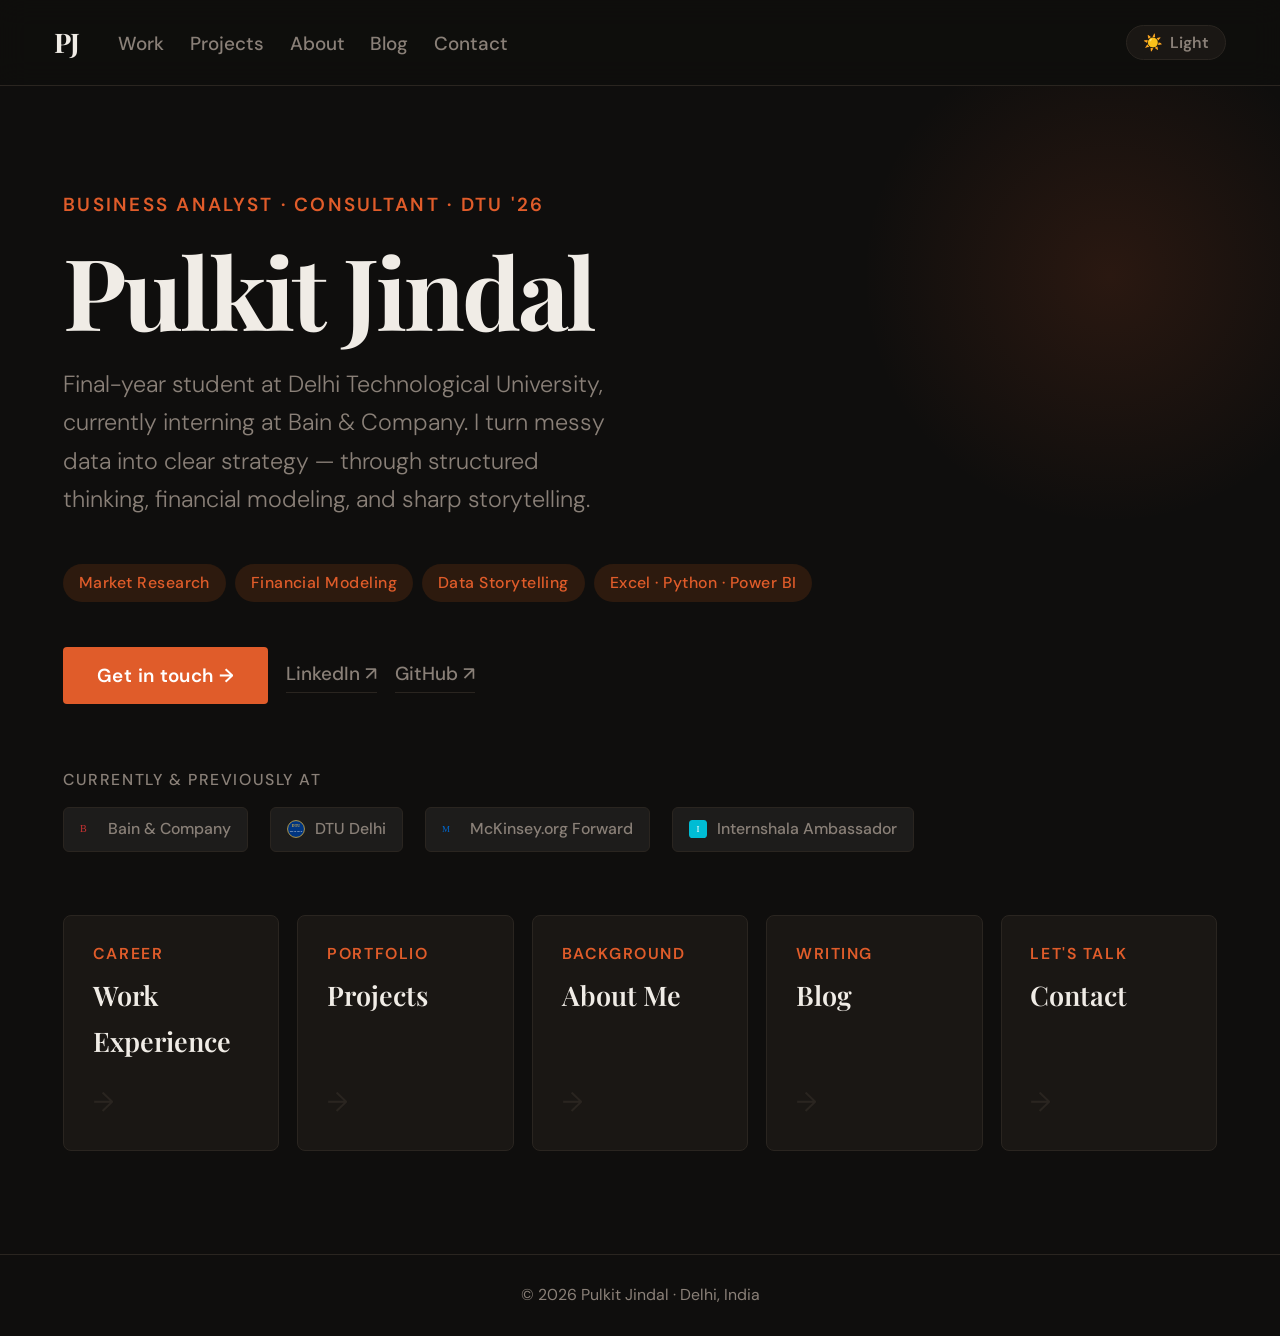
==== commit f7bbbaf2: "Update index.html" ====
--- a/index.html
+++ b/index.html
@@ -1,930 +1,1043 @@
 <!DOCTYPE html>
-<html lang="en" data-theme="light">
+<html lang="en" data-theme="dark">
 <head>
-    <meta charset="UTF-8">
-    <meta name="viewport" content="width=device-width, initial-scale=1.0">
-    <title>Pulkit Jindal - Full Stack Developer</title>
-    
-    <!-- Meta tags for SEO -->
-    <meta name="description" content="Pulkit Jindal - Full Stack Developer specializing in scalable web applications, backend systems, and modern JavaScript technologies.">
-    <meta name="keywords" content="Full Stack Developer, Web Developer, JavaScript, Node.js, React, MongoDB, Backend Developer">
-    <meta name="author" content="Pulkit Jindal">
-    
-    <!-- Open Graph tags -->
-    <meta property="og:title" content="Pulkit Jindal - Full Stack Developer">
-    <meta property="og:description" content="Passionate Full Stack Developer creating exceptional digital experiences through clean code and innovative solutions.">
-    <meta property="og:type" content="website">
-    <meta property="og:url" content="https://pulkitjindal.dev">
-    
-    <!-- Favicon -->
-    <link rel="icon" type="image/x-icon" href="/favicon.ico">
-    
-    <!-- Fonts -->
-    <link rel="preconnect" href="https://fonts.googleapis.com">
-    <link rel="preconnect" href="https://fonts.gstatic.com" crossorigin>
-    <link href="https://fonts.googleapis.com/css2?family=Inter:wght@300;400;500;600;700;800&display=swap" rel="stylesheet">
-    <link href="https://fonts.googleapis.com/css2?family=Space+Grotesk:wght@300;400;500;600;700&display=swap" rel="stylesheet">
-    
-    <!-- Font Awesome -->
-    <link rel="stylesheet" href="https://cdnjs.cloudflare.com/ajax/libs/font-awesome/6.4.0/css/all.min.css">
-    
-    <!-- CSS -->
-    <link rel="stylesheet" href="styles.css">
+<meta charset="UTF-8">
+<meta name="viewport" content="width=device-width, initial-scale=1.0">
+<title>Pulkit Jindal</title>
+<link href="https://fonts.googleapis.com/css2?family=Playfair+Display:wght@400;600;700&family=DM+Sans:ital,opsz,wght@0,9..40,300;0,9..40,400;0,9..40,500;0,9..40,600;1,9..40,300&display=swap" rel="stylesheet">
+<style>
+:root {
+  --fs-xs:   clamp(0.78rem, 1.4vw, 0.88rem);
+  --fs-sm:   clamp(0.9rem,  1.8vw, 1.05rem);
+  --fs-base: clamp(1rem,    2vw,   1.15rem);
+  --fs-md:   clamp(1.1rem,  2.2vw, 1.3rem);
+  --fs-lg:   clamp(1.25rem, 2.5vw, 1.5rem);
+  --fs-xl:   clamp(1.5rem,  3vw,   2rem);
+  --fs-2xl:  clamp(1.8rem,  4vw,   2.6rem);
+  --fs-hero: clamp(2.8rem,  8vw,   5.5rem);
+}
+[data-theme="dark"] {
+  --bg:#0f0e0d; --bg-alt:#161412; --ink:#f0ece6; --muted:#8a8078;
+  --accent:#e05c2a; --accent-dim:#2d1a0e; --border:#2a2520;
+  --card-bg:#1a1714; --nav-bg:rgba(15,14,13,0.93); --shadow:0 8px 40px rgba(0,0,0,0.55);
+  --logo-filter: brightness(0) invert(1);
+  --logo-bg: rgba(255,255,255,0.06);
+}
+[data-theme="light"] {
+  --bg:#f9f7f4; --bg-alt:#ffffff; --ink:#1a1714; --muted:#6b6560;
+  --accent:#c04a1e; --accent-dim:#f0e8e3; --border:#e0dad4;
+  --card-bg:#ffffff; --nav-bg:rgba(249,247,244,0.93); --shadow:0 8px 30px rgba(0,0,0,0.08);
+  --logo-filter: none;
+  --logo-bg: rgba(0,0,0,0.04);
+}
+
+*,*::before,*::after{box-sizing:border-box;margin:0;padding:0;}
+html{font-size:18px;}
+body{
+  font-family:'DM Sans',sans-serif; background:var(--bg); color:var(--ink);
+  font-size:var(--fs-base); line-height:1.7; -webkit-font-smoothing:antialiased;
+  transition:background 0.3s,color 0.3s; min-height:100vh;
+}
+
+/* NAV */
+nav{
+  position:sticky;top:0;z-index:200;
+  background:var(--nav-bg); backdrop-filter:blur(14px); -webkit-backdrop-filter:blur(14px);
+  border-bottom:1px solid var(--border);
+  padding:clamp(0.8rem,2vw,1.1rem) clamp(1.2rem,5vw,3rem);
+  display:flex;align-items:center;justify-content:space-between;gap:1rem;
+  transition:background 0.3s,border-color 0.3s;
+}
+.nav-left{display:flex;align-items:center;gap:clamp(1.2rem,3vw,2.5rem);}
+.nav-brand{
+  font-family:'Playfair Display',serif; font-size:var(--fs-lg); font-weight:700;
+  color:var(--ink); text-decoration:none; letter-spacing:-0.02em; flex-shrink:0;
+}
+.nav-links{display:flex;gap:clamp(0.7rem,2vw,1.6rem);list-style:none;flex-wrap:wrap;}
+.nav-links a{font-size:var(--fs-sm);color:var(--muted);text-decoration:none;font-weight:500;transition:color 0.2s;}
+.nav-links a:hover,.nav-links a.active{color:var(--accent);}
+.theme-toggle{
+  display:flex;align-items:center;gap:0.45em;
+  background:var(--card-bg);border:1px solid var(--border);border-radius:100px;
+  padding:0.38em 1em;cursor:pointer;font-size:var(--fs-xs);
+  font-family:'DM Sans',sans-serif;font-weight:600;color:var(--muted);
+  white-space:nowrap;flex-shrink:0;
+  transition:background 0.2s,border-color 0.2s,color 0.2s;
+}
+.theme-toggle:hover{color:var(--accent);border-color:var(--accent);}
+
+/* PAGES */
+.page{display:none;animation:fadeIn 0.3s ease;}
+.page.active{display:block;}
+@keyframes fadeIn{from{opacity:0;transform:translateY(10px);}to{opacity:1;transform:translateY(0);}}
+
+/* LAYOUT */
+.section-wrap{padding:clamp(3rem,8vw,6rem) clamp(1.2rem,6vw,3.5rem);}
+.section-wrap.alt{background:var(--bg-alt);}
+.container{max-width:960px;margin:0 auto;}
+.section-label{font-size:var(--fs-xs);font-weight:600;letter-spacing:0.14em;text-transform:uppercase;color:var(--accent);margin-bottom:0.5rem;}
+.section-title{font-family:'Playfair Display',serif;font-size:var(--fs-2xl);font-weight:700;letter-spacing:-0.02em;color:var(--ink);margin-bottom:2.5rem;line-height:1.15;}
+.back-link{display:inline-flex;align-items:center;gap:0.4em;font-size:var(--fs-sm);color:var(--muted);text-decoration:none;font-weight:500;margin-bottom:2rem;transition:color 0.2s;}
+.back-link:hover{color:var(--accent);}
+
+/* ── HERO ── */
+.hero-page{
+  min-height:calc(100vh - 62px);display:flex;flex-direction:column;justify-content:center;
+  padding:clamp(3rem,8vw,6rem) clamp(1.2rem,6vw,3.5rem);
+  position:relative;overflow:hidden;
+}
+.hero-page::before{
+  content:'';position:absolute;top:-60px;right:-80px;
+  width:clamp(220px,45vw,500px);height:clamp(220px,45vw,500px);
+  background:radial-gradient(circle,rgba(224,92,42,0.13) 0%,transparent 70%);
+  pointer-events:none;
+}
+.hero-eyebrow{font-size:var(--fs-sm);color:var(--accent);font-weight:600;letter-spacing:0.12em;text-transform:uppercase;margin-bottom:1rem;}
+.hero-name{font-family:'Playfair Display',serif;font-size:var(--fs-hero);font-weight:700;line-height:1.05;letter-spacing:-0.03em;color:var(--ink);margin-bottom:1.2rem;}
+.hero-sub{font-size:var(--fs-md);color:var(--muted);font-weight:300;max-width:560px;margin-bottom:2.5rem;line-height:1.65;}
+.hero-tags{display:flex;flex-wrap:wrap;gap:0.5rem;margin-bottom:2.5rem;}
+.tag{font-size:var(--fs-xs);font-weight:500;background:var(--accent-dim);color:var(--accent);border-radius:100px;padding:0.35em 1em;letter-spacing:0.03em;}
+.hero-ctas{display:flex;flex-wrap:wrap;gap:1rem;align-items:center;}
+.btn-primary{
+  display:inline-flex;align-items:center;gap:0.4em;
+  background:var(--accent);color:#fff;font-family:'DM Sans',sans-serif;
+  font-size:var(--fs-sm);font-weight:600;padding:0.85em 1.8em;border-radius:4px;
+  text-decoration:none;letter-spacing:0.02em;transition:opacity 0.2s,transform 0.2s;
+  cursor:pointer;border:none;
+}
+.btn-primary:hover{opacity:0.85;transform:translateY(-2px);}
+.btn-link{
+  font-size:var(--fs-sm);color:var(--muted);text-decoration:none;font-weight:500;
+  display:inline-flex;align-items:center;gap:0.3em;
+  border-bottom:1.5px solid var(--border);padding-bottom:1px;
+  transition:border-color 0.2s,color 0.2s;
+}
+.btn-link:hover{color:var(--accent);border-color:var(--accent);}
+
+/* LOGOS STRIP on hero */
+.hero-logos{
+  margin-top:3.5rem;
+  display:flex;flex-direction:column;gap:0.7rem;
+}
+.hero-logos-label{font-size:var(--fs-xs);color:var(--muted);font-weight:500;letter-spacing:0.1em;text-transform:uppercase;}
+.hero-logos-row{
+  display:flex;align-items:center;flex-wrap:wrap;gap:1.2rem;
+}
+.hero-logo-chip{
+  display:flex;align-items:center;gap:0.55rem;
+  background:var(--logo-bg);border:1px solid var(--border);
+  border-radius:6px;padding:0.45rem 0.9rem;
+  font-size:var(--fs-xs);color:var(--muted);font-weight:500;
+  transition:border-color 0.2s;
+}
+.hero-logo-chip:hover{border-color:var(--accent);}
+.hero-logo-chip img{width:18px;height:18px;object-fit:contain;border-radius:2px;}
+
+/* HOME NAV CARDS */
+.home-nav-grid{display:grid;grid-template-columns:repeat(auto-fill,minmax(min(100%,200px),1fr));gap:1rem;margin-top:3.5rem;}
+.home-nav-card{
+  background:var(--card-bg);border:1px solid var(--border);border-radius:8px;
+  padding:1.4rem 1.6rem;text-decoration:none;color:var(--ink);
+  display:flex;flex-direction:column;gap:0.3rem;
+  transition:border-color 0.2s,transform 0.2s,box-shadow 0.2s;cursor:pointer;
+}
+.home-nav-card:hover{border-color:var(--accent);transform:translateY(-2px);box-shadow:var(--shadow);}
+.home-nav-card-label{font-size:var(--fs-xs);color:var(--accent);font-weight:600;letter-spacing:0.1em;text-transform:uppercase;}
+.home-nav-card-title{font-family:'Playfair Display',serif;font-size:var(--fs-lg);font-weight:600;}
+.home-nav-card-arrow{font-size:var(--fs-lg);color:var(--border);margin-top:auto;padding-top:0.5rem;transition:color 0.2s;}
+.home-nav-card:hover .home-nav-card-arrow{color:var(--accent);}
+
+/* ── EXPERIENCE ── */
+.exp-list{display:flex;flex-direction:column;}
+.exp-item{
+  display:grid;grid-template-columns:minmax(80px,140px) 1fr;
+  gap:0 clamp(1.5rem,4vw,3rem);
+  padding:clamp(1.5rem,3vw,2.2rem) 0;
+  border-top:1px solid var(--border);align-items:start;
+}
+.exp-item:last-child{border-bottom:1px solid var(--border);}
+.exp-left{display:flex;flex-direction:column;gap:0.7rem;align-items:flex-start;padding-top:0.2rem;}
+.exp-period{font-size:var(--fs-xs);color:var(--muted);line-height:1.5;}
+
+/* LOGO BOX */
+.logo-box{
+  width:48px;height:48px;border-radius:8px;
+  background:var(--logo-bg);border:1px solid var(--border);
+  display:flex;align-items:center;justify-content:center;
+  overflow:hidden;flex-shrink:0;
+}
+.logo-box img{width:36px;height:36px;object-fit:contain;}
+.logo-box svg{width:32px;height:32px;}
+
+/* Large logo box for bigger display */
+.logo-box-lg{
+  width:56px;height:56px;border-radius:10px;
+  background:var(--logo-bg);border:1px solid var(--border);
+  display:flex;align-items:center;justify-content:center;
+  overflow:hidden;flex-shrink:0;
+}
+.logo-box-lg img{width:44px;height:44px;object-fit:contain;}
+
+.exp-company{font-family:'Playfair Display',serif;font-size:var(--fs-lg);font-weight:600;color:var(--ink);margin-bottom:0.2rem;}
+.exp-role{font-size:var(--fs-sm);color:var(--accent);font-weight:600;margin-bottom:0.8rem;}
+.exp-bullets{list-style:none;display:flex;flex-direction:column;gap:0.35rem;}
+.exp-bullets li{font-size:var(--fs-sm);color:var(--muted);padding-left:1.2em;position:relative;line-height:1.6;}
+.exp-bullets li::before{content:'—';position:absolute;left:0;color:var(--accent);font-size:0.85em;}
+
+/* ── PROJECTS ── */
+.projects-grid{display:grid;grid-template-columns:repeat(auto-fill,minmax(min(100%,300px),1fr));gap:clamp(1rem,3vw,1.5rem);}
+.project-card{
+  background:var(--card-bg);border:1px solid var(--border);border-radius:8px;
+  padding:clamp(1.4rem,3vw,2rem);display:flex;flex-direction:column;gap:0.75rem;
+  transition:box-shadow 0.25s,transform 0.25s,border-color 0.25s;
+}
+.project-card:hover{box-shadow:var(--shadow);transform:translateY(-3px);border-color:var(--accent);}
+.project-card-header{display:flex;align-items:center;justify-content:space-between;gap:1rem;}
+.project-year{font-size:var(--fs-xs);color:var(--accent);font-weight:600;letter-spacing:0.06em;}
+.project-logo{width:36px;height:36px;border-radius:6px;background:var(--logo-bg);border:1px solid var(--border);display:flex;align-items:center;justify-content:center;overflow:hidden;flex-shrink:0;}
+.project-logo img{width:26px;height:26px;object-fit:contain;}
+.project-logo svg{width:24px;height:24px;}
+.project-name{font-family:'Playfair Display',serif;font-size:var(--fs-xl);font-weight:600;line-height:1.25;color:var(--ink);}
+.project-desc{font-size:var(--fs-sm);color:var(--muted);line-height:1.65;}
+.project-bullets{list-style:none;display:flex;flex-direction:column;gap:0.3rem;}
+.project-bullets li{font-size:var(--fs-xs);color:var(--muted);padding-left:1em;position:relative;line-height:1.55;}
+.project-bullets li::before{content:'·';position:absolute;left:0;color:var(--accent);font-size:1.4em;line-height:0.9;}
+.project-tags{display:flex;flex-wrap:wrap;gap:0.4rem;margin-top:auto;padding-top:0.5rem;}
+.tech-tag{font-size:var(--fs-xs);background:var(--accent-dim);color:var(--accent);border-radius:3px;padding:0.2em 0.7em;font-weight:500;}
+
+/* ── ABOUT ── */
+.about-grid{display:grid;grid-template-columns:1fr 1fr;gap:clamp(2rem,5vw,4rem);align-items:start;}
+.about-bio{font-size:var(--fs-md);color:var(--ink);line-height:1.78;font-weight:300;}
+.about-bio strong{font-weight:600;}
+.about-bio p+p{margin-top:1.2rem;}
+.about-facts{display:flex;flex-direction:column;gap:1.2rem;}
+.fact-row{display:flex;flex-direction:column;gap:0.2rem;}
+.fact-label{font-size:var(--fs-xs);font-weight:600;letter-spacing:0.1em;text-transform:uppercase;color:var(--muted);}
+.fact-value{font-size:var(--fs-sm);color:var(--ink);}
+
+/* ACHIEVEMENTS / BADGE CARDS */
+.achievements-grid{display:grid;grid-template-columns:repeat(auto-fill,minmax(min(100%,260px),1fr));gap:1rem;margin-top:2rem;}
+.achievement-card{
+  background:var(--card-bg);border:1px solid var(--border);border-radius:8px;
+  padding:1.3rem 1.5rem;display:flex;align-items:center;gap:1rem;
+  transition:border-color 0.2s,transform 0.2s;
+}
+.achievement-card:hover{border-color:var(--accent);transform:translateY(-2px);}
+.achievement-logo{width:44px;height:44px;border-radius:8px;background:var(--logo-bg);border:1px solid var(--border);display:flex;align-items:center;justify-content:center;overflow:hidden;flex-shrink:0;}
+.achievement-logo img{width:32px;height:32px;object-fit:contain;}
+.achievement-logo svg{width:30px;height:30px;}
+.achievement-info{display:flex;flex-direction:column;gap:0.15rem;}
+.achievement-name{font-size:var(--fs-sm);font-weight:600;color:var(--ink);line-height:1.3;}
+.achievement-sub{font-size:var(--fs-xs);color:var(--muted);}
+
+/* TIMELINE */
+.timeline{display:flex;flex-direction:column;position:relative;}
+.timeline::before{content:'';position:absolute;left:116px;top:0;bottom:0;width:1px;background:var(--border);}
+.timeline-item{display:grid;grid-template-columns:116px 1fr;gap:0 clamp(1.5rem,4vw,2.5rem);padding:clamp(1.2rem,2.5vw,1.8rem) 0;position:relative;}
+.timeline-year{font-family:'Playfair Display',serif;font-size:var(--fs-xl);font-weight:700;color:var(--accent);line-height:1.3;text-align:right;}
+.timeline-dot{position:absolute;left:110px;top:calc(clamp(1.2rem,2.5vw,1.8rem) + 0.35em);width:13px;height:13px;border-radius:50%;background:var(--accent);border:3px solid var(--bg);box-shadow:0 0 0 1px var(--accent);z-index:1;}
+.timeline-content{padding-left:1rem;}
+.timeline-header{display:flex;align-items:center;gap:0.8rem;margin-bottom:0.4rem;}
+.timeline-logo{width:32px;height:32px;border-radius:6px;background:var(--logo-bg);border:1px solid var(--border);display:flex;align-items:center;justify-content:center;overflow:hidden;flex-shrink:0;}
+.timeline-logo img{width:24px;height:24px;object-fit:contain;}
+.timeline-logo svg{width:20px;height:20px;}
+.timeline-title{font-family:'Playfair Display',serif;font-size:var(--fs-lg);font-weight:600;color:var(--ink);line-height:1.3;}
+.timeline-desc{font-size:var(--fs-sm);color:var(--muted);line-height:1.65;}
+
+/* BLOG */
+.blog-list{display:flex;flex-direction:column;}
+.blog-item{
+  padding:clamp(1.5rem,3vw,2rem) 0;border-top:1px solid var(--border);
+  display:flex;flex-wrap:wrap;justify-content:space-between;align-items:flex-start;gap:1rem;
+  cursor:pointer;transition:border-top-color 0.2s;
+}
+.blog-item:last-child{border-bottom:1px solid var(--border);}
+.blog-item:hover{border-top-color:var(--accent);}
+.blog-item:hover .blog-title{color:var(--accent);}
+.blog-meta{display:flex;flex-wrap:wrap;gap:0.8rem;margin-bottom:0.4rem;align-items:center;}
+.blog-category{font-size:var(--fs-xs);color:var(--accent);font-weight:600;letter-spacing:0.06em;text-transform:uppercase;}
+.blog-date{font-size:var(--fs-xs);color:var(--muted);}
+.blog-title{font-family:'Playfair Display',serif;font-size:var(--fs-xl);font-weight:600;line-height:1.3;color:var(--ink);transition:color 0.2s;max-width:680px;}
+.blog-desc{font-size:var(--fs-sm);color:var(--muted);margin-top:0.4rem;max-width:600px;line-height:1.65;}
+.blog-arrow{font-size:var(--fs-xl);color:var(--border);transition:color 0.2s,transform 0.2s;flex-shrink:0;align-self:center;}
+.blog-item:hover .blog-arrow{color:var(--accent);transform:translateX(4px);}
+
+/* BLOG POST */
+.post-header{margin-bottom:2.5rem;padding-bottom:2rem;border-bottom:1px solid var(--border);}
+.post-header .blog-category{font-size:var(--fs-xs);color:var(--accent);font-weight:600;letter-spacing:0.1em;text-transform:uppercase;margin-bottom:0.6rem;display:block;}
+.post-title{font-family:'Playfair Display',serif;font-size:var(--fs-2xl);font-weight:700;color:var(--ink);line-height:1.15;letter-spacing:-0.02em;}
+.post-body{display:flex;flex-direction:column;gap:1.3rem;max-width:700px;}
+.post-body p{font-size:var(--fs-md);color:var(--muted);line-height:1.82;font-weight:300;}
+.post-body p strong{color:var(--ink);font-weight:600;}
+.post-summary{background:var(--accent-dim);border-left:3px solid var(--accent);border-radius:4px;padding:1.3rem 1.6rem;}
+.post-summary-title{font-size:var(--fs-sm);font-weight:700;color:var(--ink);margin-bottom:0.8rem;}
+.post-summary ol{padding-left:1.4em;display:flex;flex-direction:column;gap:0.5rem;}
+.post-summary li{font-size:var(--fs-sm);color:var(--muted);line-height:1.65;}
+
+/* CONTACT */
+.contact-grid{display:grid;grid-template-columns:repeat(auto-fill,minmax(min(100%,200px),1fr));gap:2rem;margin-bottom:3rem;}
+.contact-item-label{font-size:var(--fs-xs);font-weight:600;letter-spacing:0.1em;text-transform:uppercase;color:var(--muted);margin-bottom:0.3rem;}
+.contact-item-value{font-size:var(--fs-md);}
+.contact-item-value a{color:var(--ink);text-decoration:none;border-bottom:1px solid var(--border);padding-bottom:1px;transition:border-color 0.2s,color 0.2s;}
+.contact-item-value a:hover{color:var(--accent);border-color:var(--accent);}
+
+/* FOOTER */
+footer{text-align:center;font-size:var(--fs-xs);color:var(--muted);padding:1.5rem;border-top:1px solid var(--border);background:var(--bg);}
+
+/* RESPONSIVE */
+@media(max-width:700px){
+  .exp-item{grid-template-columns:1fr;gap:0.5rem;}
+  .exp-left{flex-direction:row;align-items:center;gap:0.8rem;}
+  .about-grid{grid-template-columns:1fr;}
+  .timeline::before{left:0;}
+  .timeline-item{grid-template-columns:1fr;}
+  .timeline-year{text-align:left;font-size:var(--fs-lg);}
+  .timeline-dot{display:none;}
+  .timeline-content{padding-left:0;}
+  .nav-links{gap:0.6rem;}
+}
+@media(max-width:520px){
+  .blog-item{flex-direction:column;}
+  .home-nav-grid{grid-template-columns:1fr 1fr;}
+  .nav-links li:nth-child(n+4){display:none;}
+}
+</style>
 </head>
 <body>
-    <!-- Navigation -->
-    <nav class="navbar" id="navbar">
-        <div class="nav-container container">
-            <div class="nav-logo">
-                <span class="logo-text">Pulkit</span><span class="logo-accent">.</span>
-            </div>
-            
-            <ul class="nav-menu" id="navMenu">
-                <li><a href="#home" class="nav-link active">Home</a></li>
-                <li><a href="#about" class="nav-link">About</a></li>
-                <li><a href="#projects" class="nav-link">Projects</a></li>
-                <li><a href="#skills" class="nav-link">Skills</a></li>
-                <li><a href="#experience" class="nav-link">Experience</a></li>
-                <li><a href="#contact" class="nav-link">Contact</a></li>
+
+<nav>
+  <div class="nav-left">
+    <a href="#" class="nav-brand" onclick="navigate('home');return false;">PJ</a>
+    <ul class="nav-links">
+      <li><a href="#work"     onclick="navigate('work');return false;">Work</a></li>
+      <li><a href="#projects" onclick="navigate('projects');return false;">Projects</a></li>
+      <li><a href="#about"    onclick="navigate('about');return false;">About</a></li>
+      <li><a href="#blog"     onclick="navigate('blog');return false;">Blog</a></li>
+      <li><a href="#contact"  onclick="navigate('contact');return false;">Contact</a></li>
+    </ul>
+  </div>
+  <button class="theme-toggle" onclick="toggleTheme()">
+    <span id="toggle-icon">☀️</span>
+    <span id="toggle-label">Light</span>
+  </button>
+</nav>
+
+<!-- ══════════════════════════════════════
+     PAGE: HOME
+═══════════════════════════════════════ -->
+<div class="page" id="page-home">
+  <div class="hero-page">
+    <div class="hero-eyebrow">Business Analyst · Consultant · DTU '26</div>
+    <h1 class="hero-name">Pulkit Jindal</h1>
+    <p class="hero-sub">Final-year student at Delhi Technological University, currently interning at Bain&nbsp;&amp;&nbsp;Company. I turn messy data into clear strategy — through structured thinking, financial modeling, and sharp storytelling.</p>
+    <div class="hero-tags">
+      <span class="tag">Market Research</span>
+      <span class="tag">Financial Modeling</span>
+      <span class="tag">Data Storytelling</span>
+      <span class="tag">Excel · Python · Power BI</span>
+    </div>
+    <div class="hero-ctas">
+      <button class="btn-primary" onclick="navigate('contact')">Get in touch →</button>
+      <a href="https://linkedin.com" target="_blank" class="btn-link">LinkedIn ↗</a>
+      <a href="https://github.com" target="_blank" class="btn-link">GitHub ↗</a>
+    </div>
+
+    <!-- Logos strip -->
+    <div class="hero-logos">
+      <span class="hero-logos-label">Currently &amp; previously at</span>
+      <div class="hero-logos-row">
+        <div class="hero-logo-chip">
+          <img src="https://logo.clearbit.com/bain.com" alt="Bain" onerror="this.src='data:image/svg+xml,<svg xmlns=\'http://www.w3.org/2000/svg\' viewBox=\'0 0 32 32\'><text y=\'22\' font-size=\'18\' fill=\'%23cc3333\'>B</text></svg>'">
+          Bain &amp; Company
+        </div>
+        <div class="hero-logo-chip">
+          <!-- DTU custom SVG seal style -->
+          <svg viewBox="0 0 32 32" fill="none" xmlns="http://www.w3.org/2000/svg" width="18" height="18">
+            <circle cx="16" cy="16" r="15" fill="#003580" stroke="#c8a84b" stroke-width="1.5"/>
+            <text x="16" y="13" text-anchor="middle" font-family="serif" font-size="7" font-weight="bold" fill="#c8a84b">DTU</text>
+            <text x="16" y="22" text-anchor="middle" font-family="serif" font-size="3.8" fill="#ffffff">DELHI TECH</text>
+          </svg>
+          DTU Delhi
+        </div>
+        <div class="hero-logo-chip">
+          <img src="https://logo.clearbit.com/mckinsey.org" alt="McKinsey" onerror="this.src='data:image/svg+xml,<svg xmlns=\'http://www.w3.org/2000/svg\' viewBox=\'0 0 32 32\'><text y=\'22\' font-size=\'16\' fill=\'%230066cc\'>M</text></svg>'">
+          McKinsey.org Forward
+        </div>
+        <div class="hero-logo-chip">
+          <!-- Internshala icon -->
+          <img src="https://logo.clearbit.com/internshala.com" alt="Internshala" onerror="this.src='data:image/svg+xml,<svg xmlns=\'http://www.w3.org/2000/svg\' viewBox=\'0 0 32 32\'><rect width=\'32\' height=\'32\' rx=\'6\' fill=\'%2300bcd4\'/><text x=\'16\' y=\'22\' text-anchor=\'middle\' font-size=\'16\' fill=\'white\'>I</text></svg>'">
+          Internshala Ambassador
+        </div>
+      </div>
+    </div>
+
+    <div class="home-nav-grid">
+      <div class="home-nav-card" onclick="navigate('work')">
+        <span class="home-nav-card-label">Career</span>
+        <span class="home-nav-card-title">Work Experience</span>
+        <span class="home-nav-card-arrow">→</span>
+      </div>
+      <div class="home-nav-card" onclick="navigate('projects')">
+        <span class="home-nav-card-label">Portfolio</span>
+        <span class="home-nav-card-title">Projects</span>
+        <span class="home-nav-card-arrow">→</span>
+      </div>
+      <div class="home-nav-card" onclick="navigate('about')">
+        <span class="home-nav-card-label">Background</span>
+        <span class="home-nav-card-title">About Me</span>
+        <span class="home-nav-card-arrow">→</span>
+      </div>
+      <div class="home-nav-card" onclick="navigate('blog')">
+        <span class="home-nav-card-label">Writing</span>
+        <span class="home-nav-card-title">Blog</span>
+        <span class="home-nav-card-arrow">→</span>
+      </div>
+      <div class="home-nav-card" onclick="navigate('contact')">
+        <span class="home-nav-card-label">Let's talk</span>
+        <span class="home-nav-card-title">Contact</span>
+        <span class="home-nav-card-arrow">→</span>
+      </div>
+    </div>
+  </div>
+</div>
+
+<!-- ══════════════════════════════════════
+     PAGE: WORK
+═══════════════════════════════════════ -->
+<div class="page" id="page-work">
+  <div class="section-wrap">
+    <div class="container">
+      <a class="back-link" href="#" onclick="navigate('home');return false;">← Home</a>
+      <p class="section-label">Career</p>
+      <h2 class="section-title">Work Experience</h2>
+      <div class="exp-list">
+
+        <!-- Bain -->
+        <div class="exp-item">
+          <div class="exp-left">
+            <div class="logo-box-lg">
+              <img src="https://logo.clearbit.com/bain.com" alt="Bain & Company"
+                onerror="this.style.display='none';this.parentElement.innerHTML='<svg viewBox=\'0 0 44 44\' xmlns=\'http://www.w3.org/2000/svg\'><rect width=\'44\' height=\'44\' rx=\'6\' fill=\'%23cc0000\'/><text x=\'22\' y=\'30\' text-anchor=\'middle\' font-family=\'Arial\' font-size=\'22\' font-weight=\'bold\' fill=\'white\'>B</text></svg>'">
+            </div>
+            <span class="exp-period">Jan 2026 – Present</span>
+          </div>
+          <div>
+            <div class="exp-company">Bain &amp; Company</div>
+            <div class="exp-role">Analyst Intern · Gurugram</div>
+            <ul class="exp-bullets">
+              <li>Market sizing, competitor benchmarking &amp; financial analysis</li>
+              <li>Excel modeling and slide-based storytelling for exec-ready deliverables</li>
             </ul>
-            
-            <div class="nav-actions">
-                <button class="theme-toggle" id="themeToggle" aria-label="Toggle theme">
-                    <i class="fas fa-moon"></i>
-                </button>
-                
-                <div class="hamburger" id="hamburger">
-                    <span></span>
-                    <span></span>
-                    <span></span>
-                </div>
-            </div>
-        </div>
-    </nav>
-
-    <!-- Social Sidebar -->
-    <aside class="social-sidebar">
-        <a href="https://github.com/Pul-kt" target="_blank" rel="noopener" class="social-link">
-            <i class="fab fa-github"></i>
-        </a>
-        <a href="https://www.linkedin.com/in/pulkitjindal30/" target="_blank" rel="noopener" class="social-link">
-            <i class="fab fa-linkedin"></i>
-        </a>
-        <a href="https://leetcode.com/u/_pullkit_jindal/" target="_blank" rel="noopener" class="social-link">
-            <i class="fas fa-code"></i>
-        </a>
-        <div class="social-line"></div>
-    </aside>
-
-    <!-- Hero Section -->
-    <section id="home" class="hero">
-        <div class="container">
-            <div class="hero-container">
-                <div class="hero-content">
-                    <div class="hero-badge">
-                        <span class="status-indicator">🟢</span>
-                        Available for opportunities
-                    </div>
-                    
-                    <h1 class="hero-title">
-                        <span class="title-line">Hi, I'm</span>
-                        <span class="title-name">Pulkit Jindal</span>
-                        <span class="title-role">Software Engineer</span>
-                    </h1>
-                    
-                    <p class="hero-description">
-                        I craft exceptional digital experiences through clean code and 
-                        innovative solutions. Currently pursuing Electrical Engineering 
-                        at DTU while building scalable web applications that solve real-world problems.
-                    </p>
-                    
-                    <div class="hero-stats">
-                        <div class="stat-card">
-                            <span class="stat-number">300+</span>
-                            <span class="stat-label">LeetCode Solved</span>
-                        </div>
-                        <div class="stat-card">
-                            <span class="stat-number">10+</span>
-                            <span class="stat-label">APIs Built</span>
-                        </div>
-                        <div class="stat-card">
-                            <span class="stat-number">25%</span>
-                            <span class="stat-label">Performance Boost</span>
-                        </div>
-                    </div>
-                    
-                    <div class="hero-actions">
-                        <a href="#projects" class="btn btn-primary">
-                            <i class="fas fa-eye"></i>
-                            View My Work
-                        </a>
-                        <a href="#contact" class="btn btn-secondary">
-                            <i class="fas fa-phone"></i>
-                            Get In Touch
-                        </a>
-                    </div>
-                </div>
-                
-                <div class="hero-visual">
-                    <div class="code-block">
-                        <div class="code-header">
-                            <div class="code-dots">
-                                <div class="dot red"></div>
-                                <div class="dot yellow"></div>
-                                <div class="dot green"></div>
-                            </div>
-                            <span class="code-title">developer.js</span>
-                        </div>
-                        <div class="code-content">
-                            <div class="code-line">
-                                <span class="line-num">01</span>
-                                <span class="code-text">
-                                    <span class="keyword">const</span> 
-                                    <span class="variable">developer</span> = {
-                                </span>
-                            </div>
-                            <div class="code-line">
-                                <span class="line-num">02</span>
-                                <span class="code-text">
-                                    &nbsp;&nbsp;<span class="property">name:</span> 
-                                    <span class="string">'Pulkit Jindal'</span>,
-                                </span>
-                            </div>
-                            <div class="code-line">
-                                <span class="line-num">03</span>
-                                <span class="code-text">
-                                    &nbsp;&nbsp;<span class="property">skills:</span> 
-                                    [<span class="string">'React'</span>, <span class="string">'Node.js'</span>],
-                                </span>
-                            </div>
-                            <div class="code-line">
-                                <span class="line-num">04</span>
-                                <span class="code-text">
-                                    &nbsp;&nbsp;<span class="property">location:</span> 
-                                    <span class="string">'Delhi, India'</span>,
-                                </span>
-                            </div>
-                            <div class="code-line">
-                                <span class="line-num">05</span>
-                                <span class="code-text">
-                                    &nbsp;&nbsp;<span class="property">passion:</span> 
-                                    <span class="string">'Building Amazing Apps'</span>
-                                </span>
-                            </div>
-                            <div class="code-line">
-                                <span class="line-num">06</span>
-                                <span class="code-text">};</span>
-                            </div>
-                        </div>
-                    </div>
-                </div>
-            </div>
-        </div>
-    </section>
-
-    <!-- About Section -->
-    <section id="about" class="about">
-        <div class="container">
-            <div class="section-header">
-                <span class="section-number">01.</span>
-                <h2 class="section-title">About Me</h2>
-                <div class="section-line"></div>
-            </div>
-            
-            <div class="about-grid">
-                <div class="about-content">
-                    <div class="about-text">
-                        <p class="lead">
-                            I'm a passionate <strong>Full Stack Developer</strong> currently pursuing my Bachelor's in 
-                            <strong>Electrical Engineering</strong> at Delhi Technological University.
-                        </p>
-                        
-                        <p>
-                            What started as curiosity about how things work has evolved into a love for 
-                            creating digital experiences that make a difference.
-                        </p>
-                        
-                        <p>
-                            My journey spans from optimizing server performance by 
-                            <strong>25%</strong> to building real-time applications that support <strong>100+ concurrent users</strong>. I believe 
-                            in writing clean, maintainable code and creating solutions that not only work 
-                            but work beautifully.
-                        </p>
-                        
-                        <p>
-                            When I'm not coding, you'll find me solving algorithmic challenges on LeetCode (300+ problems solved!), 
-                            contributing to open-source projects, or exploring the latest in web technologies.
-                        </p>
-                    </div>
-                    
-                    <div class="tech-grid">
-                        <h4>Technologies I work with:</h4>
-                        <div class="tech-list">
-                            <div class="tech-item">JavaScript</div>
-                            <div class="tech-item">TypeScript</div>
-                            <div class="tech-item">React</div>
-                            <div class="tech-item">Node.js</div>
-                            <div class="tech-item">Express</div>
-                            <div class="tech-item">MongoDB</div>
-                            <div class="tech-item">PostgreSQL</div>
-                            <div class="tech-item">Docker</div>
-                            <div class="tech-item">AWS</div>
-                            <div class="tech-item">Git</div>
-                        </div>
-                    </div>
-                </div>
-                
-                <div class="profile-card">
-                    <div class="profile-header">
-                        <div class="profile-avatar">
-                            <i class="fas fa-user-astronaut"></i>
-                        </div>
-                        <div class="profile-info">
-                            <h3>Pulkit Jindal</h3>
-                            <p>Full Stack Developer</p>
-                            <p class="profile-status">🟢 Available for work</p>
-                        </div>
-                    </div>
-                    
-                    <div class="profile-stats">
-                        <div class="profile-stat">
-                            <span class="stat-label">Experience</span>
-                            <span class="stat-value">2+ Years</span>
-                        </div>
-                        <div class="profile-stat">
-                            <span class="stat-label">Projects</span>
-                            <span class="stat-value">15+ Completed</span>
-                        </div>
-                        <div class="profile-stat">
-                            <span class="stat-label">Technologies</span>
-                            <span class="stat-value">10+ Mastered</span>
-                        </div>
-                        <div class="profile-stat">
-                            <span class="stat-label">Coffee Consumed</span>
-                            <span class="stat-value">∞</span>
-                        </div>
-                    </div>
-                </div>
-            </div>
-        </div>
-    </section>
-
-    <!-- Projects Section -->
-    <section id="projects" class="projects">
-        <div class="container">
-            <div class="section-header">
-                <span class="section-number">02.</span>
-                <h2 class="section-title">Featured Projects</h2>
-                <div class="section-line"></div>
-            </div>
-            
-            <div class="projects-grid">
-                <!-- Featured Project -->
-                <div class="project-card featured">
-                    <div class="project-image">
-                        <div class="project-placeholder">
-                            <i class="fas fa-chess"></i>
-                        </div>
-                        <div class="project-overlay">
-                            <div class="overlay-content">
-                                <div class="project-links">
-                                    <a href="#" class="project-link" title="View Live">
-                                        <i class="fas fa-external-link-alt"></i>
-                                    </a>
-                                    <a href="#" class="project-link" title="View Code">
-                                        <i class="fab fa-github"></i>
-                                    </a>
-                                </div>
-                            </div>
-                        </div>
-                    </div>
-                    
-                    <div class="project-info">
-                        <div class="project-category">Featured Project</div>
-                        <h3 class="project-title">Real-Time Chess Platform</h3>
-                        <p class="project-description">
-                            A sophisticated real-time multiplayer chess platform built with WebSocket technology. 
-                            Features instant game synchronization, spectator mode, and optimized performance 
-                            supporting 100+ concurrent players.
-                        </p>
-                        
-                        <div class="project-tech">
-                            <span class="tech-tag">React</span>
-                            <span class="tech-tag">Node.js</span>
-                            <span class="tech-tag">Socket.io</span>
-                            <span class="tech-tag">MongoDB</span>
-                            <span class="tech-tag">Docker</span>
-                        </div>
-                        
-                        <div class="project-highlight">
-                            <i class="fas fa-users"></i>
-                            Supports 100+ concurrent users
-                        </div>
-                    </div>
-                </div>
-                
-                <!-- Regular Projects -->
-                <div class="project-card">
-                    <div class="project-image">
-                        <div class="project-placeholder">
-                            <i class="fas fa-calculator"></i>
-                        </div>
-                        <div class="project-overlay">
-                            <div class="overlay-content">
-                                <div class="project-links">
-                                    <a href="#" class="project-link" title="View Live">
-                                        <i class="fas fa-external-link-alt"></i>
-                                    </a>
-                                    <a href="#" class="project-link" title="View Code">
-                                        <i class="fab fa-github"></i>
-                                    </a>
-                                </div>
-                            </div>
-                        </div>
-                    </div>
-                    
-                    <div class="project-info">
-                        <div class="project-category">Web Application</div>
-                        <h3 class="project-title">Smart Expense Tracker</h3>
-                        <p class="project-description">
-                            Advanced expense-sharing platform with optimized debt settlement algorithm. 
-                            Reduced computational complexity from O(n²) to O(n) using greedy algorithms.
-                        </p>
-                        
-                        <div class="project-tech">
-                            <span class="tech-tag">React</span>
-                            <span class="tech-tag">Express</span>
-                            <span class="tech-tag">PostgreSQL</span>
-                            <span class="tech-tag">AWS</span>
-                        </div>
-                        
-                        <div class="project-highlight">
-                            <i class="fas fa-chart-line"></i>
-                            O(n) algorithm optimization
-                        </div>
-                    </div>
-                </div>
-                
-                <div class="project-card">
-                    <div class="project-image">
-                        <div class="project-placeholder">
-                            <i class="fas fa-server"></i>
-                        </div>
-                        <div class="project-overlay">
-                            <div class="overlay-content">
-                                <div class="project-links">
-                                    <a href="#" class="project-link" title="View Code">
-                                        <i class="fab fa-github"></i>
-                                    </a>
-                                </div>
-                            </div>
-                        </div>
-                    </div>
-                    
-                    <div class="project-info">
-                        <div class="project-category">Backend System</div>
-                        <h3 class="project-title">Scalable API Infrastructure</h3>
-                        <p class="project-description">
-                            Engineered 10+ RESTful APIs with MongoDB integration, deployed via Docker containers 
-                            on AWS EC2 instances for high-performance applications.
-                        </p>
-                        
-                        <div class="project-tech">
-                            <span class="tech-tag">Node.js</span>
-                            <span class="tech-tag">Express</span>
-                            <span class="tech-tag">MongoDB</span>
-                            <span class="tech-tag">Docker</span>
-                            <span class="tech-tag">AWS EC2</span>
-                        </div>
-                        
-                        <div class="project-highlight">
-                            <i class="fas fa-rocket"></i>
-                            25% performance improvement
-                        </div>
-                    </div>
-                </div>
-            </div>
-        </div>
-    </section>
-
-    <!-- Skills Section -->
-    <section id="skills" class="skills">
-        <div class="container">
-            <div class="section-header">
-                <span class="section-number">03.</span>
-                <h2 class="section-title">Skills & Technologies</h2>
-                <div class="section-line"></div>
-            </div>
-            
-            <div class="skills-container">
-                <div class="skills-grid">
-                    <div class="skill-category">
-                        <div class="category-icon">
-                            <i class="fas fa-laptop-code"></i>
-                        </div>
-                        <h3 class="category-title">Frontend Development</h3>
-                        
-                        <div class="skills-list">
-                            <div class="skill-item">
-                                <div class="skill-info">
-                                    <i class="fab fa-react"></i>
-                                    <span>React</span>
-                                </div>
-                                <div class="skill-level">
-                                    <div class="level-bar">
-                                        <div class="level-fill" style="width: 90%"></div>
-                                    </div>
-                                </div>
-                            </div>
-                            
-                            <div class="skill-item">
-                                <div class="skill-info">
-                                    <i class="fab fa-js-square"></i>
-                                    <span>JavaScript</span>
-                                </div>
-                                <div class="skill-level">
-                                    <div class="level-bar">
-                                        <div class="level-fill" style="width: 95%"></div>
-                                    </div>
-                                </div>
-                            </div>
-                            
-                            <div class="skill-item">
-                                <div class="skill-info">
-                                    <i class="fab fa-html5"></i>
-                                    <span>HTML5</span>
-                                </div>
-                                <div class="skill-level">
-                                    <div class="level-bar">
-                                        <div class="level-fill" style="width: 95%"></div>
-                                    </div>
-                                </div>
-                            </div>
-                            
-                            <div class="skill-item">
-                                <div class="skill-info">
-                                    <i class="fab fa-css3-alt"></i>
-                                    <span>CSS3</span>
-                                </div>
-                                <div class="skill-level">
-                                    <div class="level-bar">
-                                        <div class="level-fill" style="width: 90%"></div>
-                                    </div>
-                                </div>
-                            </div>
-                        </div>
-                    </div>
-                    
-                    <div class="skill-category">
-                        <div class="category-icon">
-                            <i class="fas fa-server"></i>
-                        </div>
-                        <h3 class="category-title">Backend Development</h3>
-                        
-                        <div class="skills-list">
-                            <div class="skill-item">
-                                <div class="skill-info">
-                                    <i class="fab fa-node-js"></i>
-                                    <span>Node.js</span>
-                                </div>
-                                <div class="skill-level">
-                                    <div class="level-bar">
-                                        <div class="level-fill" style="width: 90%"></div>
-                                    </div>
-                                </div>
-                            </div>
-                            
-                            <div class="skill-item">
-                                <div class="skill-info">
-                                    <i class="fas fa-code"></i>
-                                    <span>Express.js</span>
-                                </div>
-                                <div class="skill-level">
-                                    <div class="level-bar">
-                                        <div class="level-fill" style="width: 85%"></div>
-                                    </div>
-                                </div>
-                            </div>
-                            
-                            <div class="skill-item">
-                                <div class="skill-info">
-                                    <i class="fas fa-database"></i>
-                                    <span>MongoDB</span>
-                                </div>
-                                <div class="skill-level">
-                                    <div class="level-bar">
-                                        <div class="level-fill" style="width: 80%"></div>
-                                    </div>
-                                </div>
-                            </div>
-                            
-                            <div class="skill-item">
-                                <div class="skill-info">
-                                    <i class="fas fa-database"></i>
-                                    <span>PostgreSQL</span>
-                                </div>
-                                <div class="skill-level">
-                                    <div class="level-bar">
-                                        <div class="level-fill" style="width: 75%"></div>
-                                    </div>
-                                </div>
-                            </div>
-                        </div>
-                    </div>
-                    
-                    <div class="skill-category">
-                        <div class="category-icon">
-                            <i class="fas fa-tools"></i>
-                        </div>
-                        <h3 class="category-title">Tools & Technologies</h3>
-                        
-                        <div class="skills-list">
-                            <div class="skill-item">
-                                <div class="skill-info">
-                                    <i class="fab fa-git-alt"></i>
-                                    <span>Git</span>
-                                </div>
-                                <div class="skill-level">
-                                    <div class="level-bar">
-                                        <div class="level-fill" style="width: 90%"></div>
-                                    </div>
-                                </div>
-                            </div>
-                            
-                            <div class="skill-item">
-                                <div class="skill-info">
-                                    <i class="fab fa-docker"></i>
-                                    <span>Docker</span>
-                                </div>
-                                <div class="skill-level">
-                                    <div class="level-bar">
-                                        <div class="level-fill" style="width: 80%"></div>
-                                    </div>
-                                </div>
-                            </div>
-                            
-                            <div class="skill-item">
-                                <div class="skill-info">
-                                    <i class="fab fa-aws"></i>
-                                    <span>AWS</span>
-                                </div>
-                                <div class="skill-level">
-                                    <div class="level-bar">
-                                        <div class="level-fill" style="width: 75%"></div>
-                                    </div>
-                                </div>
-                            </div>
-                            
-                            <div class="skill-item">
-                                <div class="skill-info">
-                                    <i class="fas fa-code-branch"></i>
-                                    <span>CI/CD</span>
-                                </div>
-                                <div class="skill-level">
-                                    <div class="level-bar">
-                                        <div class="level-fill" style="width: 70%"></div>
-                                    </div>
-                                </div>
-                            </div>
-                        </div>
-                    </div>
-                </div>
-            </div>
-        </div>
-    </section>
-
-    <!-- Experience Section -->
-    <section id="experience" class="experience">
-        <div class="container">
-            <div class="section-header">
-                <span class="section-number">04.</span>
-                <h2 class="section-title">Experience & Achievements</h2>
-                <div class="section-line"></div>
-            </div>
-            
-            <div class="timeline">
-                <div class="timeline-item">
-                    <div class="timeline-marker">
-                        <div class="marker-icon">
-                            <i class="fas fa-code"></i>
-                        </div>
-                    </div>
-                    
-                    <div class="timeline-card">
-                        <div class="card-header">
-                            <div>
-                                <h3 class="job-title">Software Development Engineer Intern</h3>
-                                <div class="company-info">
-                                    <span class="company">InternPro</span>
-                                    <span class="duration">June 2025 - Present</span>
-                                </div>
-                            </div>
-                            <span class="job-type">Remote</span>
-                        </div>
-                        
-                        <div class="card-content">
-                            <p class="job-description">
-                                Engineering scalable backend systems with Node.js and MongoDB for high-performance 
-                                server-side applications. Developing robust APIs and deploying containerized solutions 
-                                on cloud infrastructure.
-                            </p>
-                            
-                            <div class="achievements">
-                                <h4>Key Achievements:</h4>
-                                <ul>
-                                    <li>Engineered scalable backend systems with Node.js and MongoDB for high-performance applications</li>
-                                    <li>Developed 10+ RESTful APIs with MongoDB integration</li>
-                                    <li>Deployed applications via Docker containers on AWS EC2 instances</li>
-                                    <li>Built comprehensive API documentation and automated testing suites</li>
-                                </ul>
-                            </div>
-                            
-                            <div class="job-tech">
-                                <span class="tech-tag">Node.js</span>
-                                <span class="tech-tag">MongoDB</span>
-                                <span class="tech-tag">Express.js</span>
-                                <span class="tech-tag">Docker</span>
-                                <span class="tech-tag">AWS EC2</span>
-                            </div>
-                        </div>
-                    </div>
-                </div>
-                
-                <div class="timeline-item">
-                    <div class="timeline-marker">
-                        <div class="marker-icon">
-                            <i class="fas fa-server"></i>
-                        </div>
-                    </div>
-                    
-                    <div class="timeline-card">
-                        <div class="card-header">
-                            <div>
-                                <h3 class="job-title">Backend Developer Intern</h3>
-                                <div class="company-info">
-                                    <span class="company">Fintegic Pvt. Ltd.</span>
-                                    <span class="duration">May 2024 - September 2024</span>
-                                </div>
-                            </div>
-                            <span class="job-type">Remote</span>
-                        </div>
-                        
-                        <div class="card-content">
-                            <p class="job-description">
-                                Designed and implemented comprehensive backend solutions for financial technology applications. 
-                                Focused on creating secure, scalable API endpoints and optimizing system performance.
-                            </p>
-                            
-                            <div class="achievements">
-                                <h4>Key Achievements:</h4>
-                                <ul>
-                                    <li>Enhanced server-side performance by 25% through Node.js and Express.js optimization techniques</li>
-                                    <li>Designed and implemented RESTful API endpoints with robust error handling</li>
-                                    <li>Built secure database schemas and authentication systems</li>
-                                    <li>Implemented caching strategies and database query optimization</li>
-                                </ul>
-                            </div>
-                            
-                            <div class="job-tech">
-                                <span class="tech-tag">Node.js</span>
-                                <span class="tech-tag">Express.js</span>
-                                <span class="tech-tag">MongoDB</span>
-                                <span class="tech-tag">REST APIs</span>
-                                <span class="tech-tag">Authentication</span>
-                            </div>
-                        </div>
-                    </div>
-                </div>
-                
-                <div class="timeline-item">
-                    <div class="timeline-marker">
-                        <div class="marker-icon">
-                            <i class="fas fa-trophy"></i>
-                        </div>
-                    </div>
-                    
-                    <div class="timeline-card achievement-card">
-                        <div class="card-header">
-                            <div>
-                                <h3 class="job-title">Top 5 Finalist - Binance Blockchain Hackathon</h3>
-                                <div class="company-info">
-                                    <span class="company">Global Competition</span>
-                                    <span class="duration">2023</span>
-                                </div>
-                            </div>
-                            <span class="achievement-badge">Top 5</span>
-                        </div>
-                        
-                        <div class="card-content">
-                            <p class="job-description">
-                                Competed against 200+ teams in a prestigious global blockchain development challenge. 
-                                Secured top 5 position by building innovative DeFi solutions using smart contracts 
-                                and cutting-edge web3 technologies.
-                            </p>
-                            
-                            <div class="achievements">
-                                <h4>Competition Highlights:</h4>
-                                <ul>
-                                    <li>Developed smart contracts for decentralized finance applications</li>
-                                    <li>Implemented advanced tokenomics and yield farming mechanisms</li>
-                                    <li>Created intuitive user interfaces for complex DeFi interactions</li>
-                                    <li>Presented solution to industry experts and venture capitalists</li>
-                                </ul>
-                            </div>
-                            
-                            <div class="job-tech">
-                                <span class="tech-tag">Solidity</span>
-                                <span class="tech-tag">Web3.js</span>
-                                <span class="tech-tag">React</span>
-                                <span class="tech-tag">Ethereum</span>
-                                <span class="tech-tag">DeFi</span>
-                            </div>
-                        </div>
-                    </div>
-                </div>
-                
-                <div class="timeline-item">
-                    <div class="timeline-marker">
-                        <div class="marker-icon">
-                            <i class="fab fa-github"></i>
-                        </div>
-                    </div>
-                    
-                    <div class="timeline-card">
-                        <div class="card-header">
-                            <div>
-                                <h3 class="job-title">Google Code-In 2019 Contributor</h3>
-                                <div class="company-info">
-                                    <span class="company">Open Source Community</span>
-                                    <span class="duration">2019</span>
-                                </div>
-                            </div>
-                            <span class="job-type">Community</span>
-                        </div>
-                        
-                        <div class="card-content">
-                            <p class="job-description">
-                                Contributed to the global open-source community through Google's prestigious 
-                                Code-In program. Resolved critical bugs and improved code quality across 
-                                multiple high-impact projects used by thousands of developers worldwide.
-                            </p>
-                            
-                            <div class="achievements">
-                                <h4>Key Contributions:</h4>
-                                <ul>
-                                    <li>Resolved 5+ critical bugs in popular open-source projects</li>
-                                    <li>Improved documentation and added comprehensive test coverage</li>
-                                    <li>Collaborated with international development teams</li>
-                                    <li>Gained valuable experience in collaborative software development</li>
-                                </ul>
-                            </div>
-                            
-                            <div class="job-tech">
-                                <span class="tech-tag">JavaScript</span>
-                                <span class="tech-tag">Python</span>
-                                <span class="tech-tag">Java</span>
-                                <span class="tech-tag">Git</span>
-                                <span class="tech-tag">Testing</span>
-                            </div>
-                        </div>
-                    </div>
-                </div>
-                
-                <div class="timeline-item">
-                    <div class="timeline-marker">
-                        <div class="marker-icon">
-                            <i class="fas fa-users"></i>
-                        </div>
-                    </div>
-                    
-                    <div class="timeline-card achievement-card">
-                        <div class="card-header">
-                            <div>
-                                <h3 class="job-title">Internshala Student Partner</h3>
-                                <div class="company-info">
-                                    <span class="company">Internshala</span>
-                                    <span class="duration">2023-2024</span>
-                                </div>
-                            </div>
-                            <span class="achievement-badge">Top 10%</span>
-                        </div>
-                        
-                        <div class="card-content">
-                            <p class="job-description">
-                                Selected as Student Partner and ranked in top 10% among 1000+ ambassadors nationwide. 
-                                Led campus engagement initiatives and helped connect students with career opportunities.
-                            </p>
-                            
-                            <div class="achievements">
-                                <h4>Key Achievements:</h4>
-                                <ul>
-                                    <li>Ranked in top 10% among 1000+ student ambassadors</li>
-                                    <li>Organized career development workshops and events</li>
-                                    <li>Mentored 50+ students in career planning and skill development</li>
-                                    <li>Built strong network of professionals and industry connections</li>
-                                </ul>
-                            </div>
-                            
-                            <div class="job-tech">
-                                <span class="tech-tag">Leadership</span>
-                                <span class="tech-tag">Event Management</span>
-                                <span class="tech-tag">Mentoring</span>
-                                <span class="tech-tag">Networking</span>
-                            </div>
-                        </div>
-                    </div>
-                </div>
-            </div>
-        </div>
-    </section>
-
-    <!-- Contact Section -->
-    <section id="contact" class="contact">
-        <div class="container">
-            <div class="section-header">
-                <span class="section-number">05.</span>
-                <h2 class="section-title">Let's Work Together</h2>
-                <div class="section-line"></div>
-            </div>
-            
-            <div class="contact-content">
-                <div class="contact-intro">
-                    <h3>Get In Touch</h3>
-                    <p>
-                        I'm always interested in hearing about new opportunities, especially ambitious 
-                        or large scale projects. But if you just want to say hi, I'd love to hear from you too!
-                    </p>
-                </div>
-                
-                <div class="contact-grid">
-                    <div class="contact-card">
-                        <div class="contact-icon">
-                            <i class="fas fa-envelope"></i>
-                        </div>
-                        <div class="contact-info">
-                            <h4>Email</h4>
-                            <p>pulkit.jindal30@gmail.com</p>
-                            <a href="mailto:pulkit.jindal30@gmail.com" class="contact-btn">Send Message</a>
-                        </div>
-                    </div>
-                    
-                    <div class="contact-card">
-                        <div class="contact-icon">
-                            <i class="fas fa-phone"></i>
-                        </div>
-                        <div class="contact-info">
-                            <h4>Phone</h4>
-                            <p>+91-97737-35800</p>
-                            <a href="tel:+919773735800" class="contact-btn">Call Now</a>
-                        </div>
-                    </div>
-                    
-                    <div class="contact-card">
-                        <div class="contact-icon">
-                            <i class="fas fa-map-marker-alt"></i>
-                        </div>
-                        <div class="contact-info">
-                            <h4>Location</h4>
-                            <p>Delhi, India</p>
-                            <span class="contact-btn disabled">Available Remotely</span>
-                        </div>
-                    </div>
-                </div>
-                
-                <div class="contact-social">
-                    <h4>Follow me on social media</h4>
-                    <div class="social-links">
-                        <a href="https://www.linkedin.com/in/pulkitjindal30/" target="_blank" rel="noopener" class="social-link linkedin">
-                            <i class="fab fa-linkedin"></i>
-                            LinkedIn
-                        </a>
-                        <a href="https://github.com/Pul-kt" target="_blank" rel="noopener" class="social-link github">
-                            <i class="fab fa-github"></i>
-                            GitHub
-                        </a>
-                        <a href="https://leetcode.com/u/_pullkit_jindal/" target="_blank" rel="noopener" class="social-link leetcode">
-                            <i class="fas fa-code"></i>
-                            LeetCode
-                        </a>
-                    </div>
-                </div>
-            </div>
-        </div>
-    </section>
-
-    <!-- Footer -->
-    <footer class="footer">
-        <div class="container">
-            <div class="footer-content">
-                <div class="footer-text">
-                    <p>&copy; 2024 Pulkit Jindal. All rights reserved.</p>
-                    <p>Built with ❤️ using vanilla HTML, CSS, and JavaScript</p>
-                </div>
-            </div>
-        </div>
-    </footer>
-
-    <!-- JavaScript -->
-    <script src="script.js"></script>
+          </div>
+        </div>
+
+        <!-- Fintegic -->
+        <div class="exp-item">
+          <div class="exp-left">
+            <div class="logo-box-lg">
+              <!-- Custom F icon for Fintegic -->
+              <svg viewBox="0 0 44 44" xmlns="http://www.w3.org/2000/svg">
+                <rect width="44" height="44" rx="8" fill="#1e3a5f"/>
+                <text x="22" y="30" text-anchor="middle" font-family="Georgia,serif" font-size="24" font-weight="bold" fill="#4db8ff">F</text>
+              </svg>
+            </div>
+            <span class="exp-period">May – Jul 2025</span>
+          </div>
+          <div>
+            <div class="exp-company">Fintegic Business Consulting</div>
+            <div class="exp-role">Analyst Intern · Remote</div>
+            <ul class="exp-bullets">
+              <li>Requirement study, process analysis &amp; operational workflow improvements</li>
+            </ul>
+          </div>
+        </div>
+
+        <!-- Ambey -->
+        <div class="exp-item">
+          <div class="exp-left">
+            <div class="logo-box-lg">
+              <svg viewBox="0 0 44 44" xmlns="http://www.w3.org/2000/svg">
+                <rect width="44" height="44" rx="8" fill="#1a4a1a"/>
+                <text x="22" y="30" text-anchor="middle" font-family="Georgia,serif" font-size="22" font-weight="bold" fill="#66cc66">A</text>
+              </svg>
+            </div>
+            <span class="exp-period">May – Aug 2024</span>
+          </div>
+          <div>
+            <div class="exp-company">Ambey Polymers</div>
+            <div class="exp-role">Business Analyst Intern · Remote</div>
+            <ul class="exp-bullets">
+              <li>Analysed 10K+ daily transactions — reduced turnaround time by 35%</li>
+              <li>Built real-time dashboards monitoring KPIs across 15+ microservices</li>
+            </ul>
+          </div>
+        </div>
+
+      </div>
+    </div>
+  </div>
+</div>
+
+<!-- ══════════════════════════════════════
+     PAGE: PROJECTS
+═══════════════════════════════════════ -->
+<div class="page" id="page-projects">
+  <div class="section-wrap">
+    <div class="container">
+      <a class="back-link" href="#" onclick="navigate('home');return false;">← Home</a>
+      <p class="section-label">Portfolio</p>
+      <h2 class="section-title">Featured Projects</h2>
+      <div class="projects-grid">
+
+        <!-- Coffee Shop -->
+        <div class="project-card">
+          <div class="project-card-header">
+            <div class="project-year">January 2025</div>
+            <div class="project-logo">
+              <!-- Excel green icon -->
+              <svg viewBox="0 0 32 32" xmlns="http://www.w3.org/2000/svg">
+                <rect width="32" height="32" rx="4" fill="#217346"/>
+                <text x="16" y="22" text-anchor="middle" font-family="Arial" font-size="14" font-weight="bold" fill="white">X</text>
+              </svg>
+            </div>
+          </div>
+          <div class="project-name">Coffee Shop Analytics Dashboard</div>
+          <div class="project-desc">Interactive Excel dashboard tracking $698K in sales, 149K footfall, and trend-based KPIs across multiple locations.</div>
+          <ul class="project-bullets">
+            <li>Tracked $698K in total sales and 149K customer footfall</li>
+            <li>Identified peak hours and top-performing products with trend analysis</li>
+            <li>Used Power Query for automated data transformation</li>
+            <li>Interactive slicers for filtering by location, date, and category</li>
+          </ul>
+          <div class="project-tags">
+            <span class="tech-tag">Excel</span>
+            <span class="tech-tag">Power Query</span>
+            <span class="tech-tag">Pivot Tables</span>
+            <span class="tech-tag">Data Visualization</span>
+          </div>
+        </div>
+
+        <!-- Bank Loan -->
+        <div class="project-card">
+          <div class="project-card-header">
+            <div class="project-year">April 2024</div>
+            <div class="project-logo">
+              <!-- Power BI yellow icon -->
+              <svg viewBox="0 0 32 32" xmlns="http://www.w3.org/2000/svg">
+                <rect width="32" height="32" rx="4" fill="#f2c811"/>
+                <rect x="7" y="18" width="4" height="8" rx="1" fill="#1a1a1a"/>
+                <rect x="14" y="12" width="4" height="14" rx="1" fill="#1a1a1a"/>
+                <rect x="21" y="7" width="4" height="19" rx="1" fill="#1a1a1a"/>
+              </svg>
+            </div>
+          </div>
+          <div class="project-name">Bank Loan Analysis &amp; Prediction</div>
+          <div class="project-desc">End-to-end ML pipeline for bank loan approval prediction paired with interactive Power BI dashboards.</div>
+          <ul class="project-bullets">
+            <li>Random Forest classifier achieving 97% prediction accuracy</li>
+            <li>Feature engineering and model selection in Python (scikit-learn)</li>
+            <li>Power BI dashboards for non-technical stakeholders</li>
+            <li>Actionable insights to reduce loan default risk</li>
+          </ul>
+          <div class="project-tags">
+            <span class="tech-tag">Python</span>
+            <span class="tech-tag">Machine Learning</span>
+            <span class="tech-tag">Power BI</span>
+            <span class="tech-tag">scikit-learn</span>
+          </div>
+        </div>
+
+        <!-- Ambey KPI -->
+        <div class="project-card">
+          <div class="project-card-header">
+            <div class="project-year">2024</div>
+            <div class="project-logo">
+              <svg viewBox="0 0 32 32" xmlns="http://www.w3.org/2000/svg">
+                <rect width="32" height="32" rx="4" fill="#1a4a1a"/>
+                <text x="16" y="21" text-anchor="middle" font-family="Georgia,serif" font-size="16" font-weight="bold" fill="#66cc66">A</text>
+              </svg>
+            </div>
+          </div>
+          <div class="project-name">Ambey Polymers KPI Dashboard</div>
+          <div class="project-desc">Real-time executive dashboard built during internship to monitor KPIs across 15+ microservices.</div>
+          <ul class="project-bullets">
+            <li>Processed and visualized 10K+ daily transactions</li>
+            <li>Identified bottlenecks that cut turnaround time by 35%</li>
+            <li>Monitored KPIs across 15+ microservices in real-time</li>
+          </ul>
+          <div class="project-tags">
+            <span class="tech-tag">Data Analysis</span>
+            <span class="tech-tag">KPI Monitoring</span>
+            <span class="tech-tag">Process Optimization</span>
+          </div>
+        </div>
+
+      </div>
+    </div>
+  </div>
+</div>
+
+<!-- ══════════════════════════════════════
+     PAGE: ABOUT
+═══════════════════════════════════════ -->
+<div class="page" id="page-about">
+  <div class="section-wrap">
+    <div class="container">
+      <a class="back-link" href="#" onclick="navigate('home');return false;">← Home</a>
+      <p class="section-label">Background</p>
+      <h2 class="section-title">About Me</h2>
+      <div class="about-grid">
+        <div class="about-bio">
+          <p>I'm a business analyst who enjoys finding <strong>the one number that changes the room</strong>. I care about clear thinking, good frameworks, and outcomes that actually matter.</p>
+          <p>DTU student, Bain intern, and occasional data nerd. Selected for the <strong>McKinsey.org Forward 2025</strong> program and formerly a Google Code-in participant.</p>
+        </div>
+        <div class="about-facts">
+          <div class="fact-row"><div class="fact-label">Currently</div><div class="fact-value">Analyst Intern @ Bain &amp; Company</div></div>
+          <div class="fact-row"><div class="fact-label">Education</div><div class="fact-value">B.Tech @ DTU · Graduating 2026</div></div>
+          <div class="fact-row"><div class="fact-label">Location</div><div class="fact-value">Delhi, India</div></div>
+          <div class="fact-row"><div class="fact-label">Strengths</div><div class="fact-value">Market Research · Financial Modeling · Data Storytelling</div></div>
+          <div class="fact-row"><div class="fact-label">Tools</div><div class="fact-value">Excel · PowerPoint · Python · Tableau · Power BI</div></div>
+        </div>
+      </div>
+
+      <!-- Achievements with logos -->
+      <div style="margin-top:3rem;">
+        <p class="section-label">Recognition</p>
+        <h3 style="font-family:'Playfair Display',serif;font-size:var(--fs-xl);font-weight:600;color:var(--ink);margin-bottom:1.5rem;">Notable Programs &amp; Achievements</h3>
+        <div class="achievements-grid">
+
+          <div class="achievement-card">
+            <div class="achievement-logo">
+              <img src="https://logo.clearbit.com/mckinsey.com" alt="McKinsey"
+                onerror="this.style.display='none';this.parentElement.innerHTML='<svg viewBox=\'0 0 32 32\' xmlns=\'http://www.w3.org/2000/svg\'><rect width=\'32\' height=\'32\' rx=\'6\' fill=\'%230057a8\'/><text x=\'16\' y=\'22\' text-anchor=\'middle\' font-family=\'Arial\' font-size=\'16\' font-weight=\'bold\' fill=\'white\'>M</text></svg>'">
+            </div>
+            <div class="achievement-info">
+              <div class="achievement-name">McKinsey.org Forward</div>
+              <div class="achievement-sub">2025 · Leadership Program</div>
+            </div>
+          </div>
+
+          <div class="achievement-card">
+            <div class="achievement-logo">
+              <svg viewBox="0 0 32 32" fill="none" xmlns="http://www.w3.org/2000/svg">
+                <circle cx="16" cy="16" r="16" fill="#003580"/>
+                <circle cx="16" cy="16" r="13" fill="none" stroke="#c8a84b" stroke-width="1"/>
+                <text x="16" y="13" text-anchor="middle" font-family="serif" font-size="6.5" font-weight="bold" fill="#c8a84b">DTU</text>
+                <text x="16" y="21" text-anchor="middle" font-family="sans-serif" font-size="3.2" fill="#ffffff" letter-spacing="0.3">DELHI TECH UNIV</text>
+              </svg>
+            </div>
+            <div class="achievement-info">
+              <div class="achievement-name">B.Tech — DTU</div>
+              <div class="achievement-sub">2022–2026 · Graduating</div>
+            </div>
+          </div>
+
+          <div class="achievement-card">
+            <div class="achievement-logo">
+              <img src="https://logo.clearbit.com/google.com" alt="Google"
+                onerror="this.style.display='none';this.parentElement.innerHTML='<svg viewBox=\'0 0 32 32\' xmlns=\'http://www.w3.org/2000/svg\'><rect width=\'32\' height=\'32\' rx=\'6\' fill=\'%234285f4\'/><text x=\'16\' y=\'22\' text-anchor=\'middle\' font-family=\'Arial\' font-size=\'16\' font-weight=\'bold\' fill=\'white\'>G</text></svg>'">
+            </div>
+            <div class="achievement-info">
+              <div class="achievement-name">Google Code-in</div>
+              <div class="achievement-sub">Open Source Contributor</div>
+            </div>
+          </div>
+
+          <div class="achievement-card">
+            <div class="achievement-logo">
+              <img src="https://logo.clearbit.com/bain.com" alt="Bain"
+                onerror="this.style.display='none';this.parentElement.innerHTML='<svg viewBox=\'0 0 32 32\' xmlns=\'http://www.w3.org/2000/svg\'><rect width=\'32\' height=\'32\' rx=\'6\' fill=\'%23cc0000\'/><text x=\'16\' y=\'22\' text-anchor=\'middle\' font-family=\'Arial\' font-size=\'16\' font-weight=\'bold\' fill=\'white\'>B</text></svg>'">
+            </div>
+            <div class="achievement-info">
+              <div class="achievement-name">Bain &amp; Company</div>
+              <div class="achievement-sub">Analyst Intern · 2026</div>
+            </div>
+          </div>
+
+          <div class="achievement-card">
+            <div class="achievement-logo">
+              <img src="https://logo.clearbit.com/internshala.com" alt="Internshala"
+                onerror="this.style.display='none';this.parentElement.innerHTML='<svg viewBox=\'0 0 32 32\' xmlns=\'http://www.w3.org/2000/svg\'><rect width=\'32\' height=\'32\' rx=\'6\' fill=\'%2300bcd4\'/><text x=\'16\' y=\'22\' text-anchor=\'middle\' font-family=\'Arial\' font-size=\'14\' font-weight=\'bold\' fill=\'white\'>I</text></svg>'">
+            </div>
+            <div class="achievement-info">
+              <div class="achievement-name">Campus Ambassador</div>
+              <div class="achievement-sub">Internshala · iQOO</div>
+            </div>
+          </div>
+
+          <div class="achievement-card">
+            <div class="achievement-logo">
+              <!-- Mentor badge icon -->
+              <svg viewBox="0 0 32 32" xmlns="http://www.w3.org/2000/svg">
+                <rect width="32" height="32" rx="6" fill="#5c35a0"/>
+                <text x="16" y="21" text-anchor="middle" font-family="Arial" font-size="16">🎓</text>
+              </svg>
+            </div>
+            <div class="achievement-info">
+              <div class="achievement-name">Mentor Head</div>
+              <div class="achievement-sub">STEP DTU · 150+ students</div>
+            </div>
+          </div>
+
+        </div>
+      </div>
+    </div>
+  </div>
+
+  <!-- Timeline -->
+  <div class="section-wrap alt">
+    <div class="container">
+      <p class="section-label">Journey</p>
+      <h2 class="section-title">Timeline</h2>
+      <div class="timeline">
+
+        <div class="timeline-item">
+          <div class="timeline-year">2026</div>
+          <div class="timeline-dot"></div>
+          <div class="timeline-content">
+            <div class="timeline-header">
+              <div class="timeline-logo">
+                <img src="https://logo.clearbit.com/bain.com" alt="Bain"
+                  onerror="this.style.display='none';this.parentElement.innerHTML='<svg viewBox=\'0 0 24 24\' xmlns=\'http://www.w3.org/2000/svg\'><rect width=\'24\' height=\'24\' rx=\'4\' fill=\'%23cc0000\'/><text x=\'12\' y=\'17\' text-anchor=\'middle\' font-size=\'12\' font-weight=\'bold\' fill=\'white\'>B</text></svg>'">
+              </div>
+              <div class="timeline-title">Bain &amp; Company</div>
+            </div>
+            <div class="timeline-desc">Joined as Analyst Intern in January. Supporting consulting teams on strategic engagements — market sizing, benchmarking, and financial modeling.</div>
+          </div>
+        </div>
+
+        <div class="timeline-item">
+          <div class="timeline-year"></div>
+          <div class="timeline-dot"></div>
+          <div class="timeline-content">
+            <div class="timeline-header">
+              <div class="timeline-logo">
+                <svg viewBox="0 0 24 24" fill="none" xmlns="http://www.w3.org/2000/svg">
+                  <circle cx="12" cy="12" r="12" fill="#003580"/>
+                  <text x="12" y="16" text-anchor="middle" font-family="serif" font-size="7" font-weight="bold" fill="#c8a84b">DTU</text>
+                </svg>
+              </div>
+              <div class="timeline-title">Placement Coordinator</div>
+            </div>
+            <div class="timeline-desc">Managing campus recruitment for the 2026 batch at DTU — coordinating between 2000+ students and 70+ recruiting organizations.</div>
+          </div>
+        </div>
+
+        <div class="timeline-item">
+          <div class="timeline-year">2025</div>
+          <div class="timeline-dot"></div>
+          <div class="timeline-content">
+            <div class="timeline-header">
+              <div class="timeline-logo">
+                <img src="https://logo.clearbit.com/mckinsey.com" alt="McKinsey"
+                  onerror="this.style.display='none';this.parentElement.innerHTML='<svg viewBox=\'0 0 24 24\' xmlns=\'http://www.w3.org/2000/svg\'><rect width=\'24\' height=\'24\' rx=\'4\' fill=\'%230057a8\'/><text x=\'12\' y=\'17\' text-anchor=\'middle\' font-size=\'13\' font-weight=\'bold\' fill=\'white\'>M</text></svg>'">
+              </div>
+              <div class="timeline-title">McKinsey.org Forward</div>
+            </div>
+            <div class="timeline-desc">Selected for the international leadership and professional development program. Strengthened strategic thinking and communication skills.</div>
+          </div>
+        </div>
+
+        <div class="timeline-item">
+          <div class="timeline-year"></div>
+          <div class="timeline-dot"></div>
+          <div class="timeline-content">
+            <div class="timeline-header">
+              <div class="timeline-logo">
+                <svg viewBox="0 0 24 24" xmlns="http://www.w3.org/2000/svg">
+                  <rect width="24" height="24" rx="4" fill="#1e3a5f"/>
+                  <text x="12" y="17" text-anchor="middle" font-family="Georgia,serif" font-size="14" font-weight="bold" fill="#4db8ff">F</text>
+                </svg>
+              </div>
+              <div class="timeline-title">Fintegic Consulting</div>
+            </div>
+            <div class="timeline-desc">Interned as an Analyst — worked on process analysis, data interpretation, and operational workflow improvements for client projects.</div>
+          </div>
+        </div>
+
+        <div class="timeline-item">
+          <div class="timeline-year"></div>
+          <div class="timeline-dot"></div>
+          <div class="timeline-content">
+            <div class="timeline-header">
+              <div class="timeline-logo">
+                <svg viewBox="0 0 24 24" xmlns="http://www.w3.org/2000/svg">
+                  <rect width="24" height="24" rx="4" fill="#5c35a0"/>
+                  <text x="12" y="17" text-anchor="middle" font-size="13">🎓</text>
+                </svg>
+              </div>
+              <div class="timeline-title">Mentor Head @ STEP DTU</div>
+            </div>
+            <div class="timeline-desc">Led the Mentorlink program with 29 mentors supporting 150+ students. 95% satisfaction rating. Ran skill-development workshops for 200+ students.</div>
+          </div>
+        </div>
+
+        <div class="timeline-item">
+          <div class="timeline-year">2024</div>
+          <div class="timeline-dot"></div>
+          <div class="timeline-content">
+            <div class="timeline-header">
+              <div class="timeline-logo">
+                <svg viewBox="0 0 24 24" xmlns="http://www.w3.org/2000/svg">
+                  <rect width="24" height="24" rx="4" fill="#1a4a1a"/>
+                  <text x="12" y="17" text-anchor="middle" font-family="Georgia,serif" font-size="13" font-weight="bold" fill="#66cc66">A</text>
+                </svg>
+              </div>
+              <div class="timeline-title">Ambey Polymers</div>
+            </div>
+            <div class="timeline-desc">First internship as a Business Analyst. Analyzed 10K+ daily transactions, cut turnaround time by 35%, built real-time KPI dashboards.</div>
+          </div>
+        </div>
+
+        <div class="timeline-item">
+          <div class="timeline-year"></div>
+          <div class="timeline-dot"></div>
+          <div class="timeline-content">
+            <div class="timeline-header">
+              <div class="timeline-logo">
+                <svg viewBox="0 0 24 24" xmlns="http://www.w3.org/2000/svg">
+                  <rect width="24" height="24" rx="4" fill="#f2c811"/>
+                  <rect x="5" y="14" width="3" height="6" rx="1" fill="#1a1a1a"/>
+                  <rect x="10" y="10" width="3" height="10" rx="1" fill="#1a1a1a"/>
+                  <rect x="15" y="6" width="3" height="14" rx="1" fill="#1a1a1a"/>
+                </svg>
+              </div>
+              <div class="timeline-title">Bank Loan ML Project</div>
+            </div>
+            <div class="timeline-desc">Built a Random Forest classifier at 97% accuracy for loan prediction, paired with interactive Power BI dashboards.</div>
+          </div>
+        </div>
+
+        <div class="timeline-item">
+          <div class="timeline-year"></div>
+          <div class="timeline-dot"></div>
+          <div class="timeline-content">
+            <div class="timeline-header">
+              <div class="timeline-logo">
+                <img src="https://logo.clearbit.com/internshala.com" alt="Internshala"
+                  onerror="this.style.display='none';this.parentElement.innerHTML='<svg viewBox=\'0 0 24 24\' xmlns=\'http://www.w3.org/2000/svg\'><rect width=\'24\' height=\'24\' rx=\'4\' fill=\'%2300bcd4\'/><text x=\'12\' y=\'17\' text-anchor=\'middle\' font-size=\'12\' font-weight=\'bold\' fill=\'white\'>I</text></svg>'">
+              </div>
+              <div class="timeline-title">Campus Ambassador</div>
+            </div>
+            <div class="timeline-desc">Represented Internshala and iQOO on campus — built communities and led outreach programs.</div>
+          </div>
+        </div>
+
+      </div>
+    </div>
+  </div>
+</div>
+
+<!-- ══════════════════════════════════════
+     PAGE: BLOG LIST
+═══════════════════════════════════════ -->
+<div class="page" id="page-blog">
+  <div class="section-wrap">
+    <div class="container">
+      <a class="back-link" href="#" onclick="navigate('home');return false;">← Home</a>
+      <p class="section-label">Writing</p>
+      <h2 class="section-title">Blog</h2>
+      <div class="blog-list">
+        <div class="blog-item" onclick="navigate('blog/bain')">
+          <div>
+            <div class="blog-meta"><span class="blog-category">Consulting · Interviews · Career</span><span class="blog-date">2026</span></div>
+            <div class="blog-title">How to Prepare for Bain Interviews</div>
+            <div class="blog-desc">A complete breakdown of what Bain looks for — structuring cases, driving insights, and how to think like a consultant from day one.</div>
+          </div>
+          <div class="blog-arrow">→</div>
+        </div>
+        <div class="blog-item" onclick="navigate('blog/guesstimates')">
+          <div>
+            <div class="blog-meta"><span class="blog-category">Guesstimates · Consulting · Frameworks</span><span class="blog-date">2026</span></div>
+            <div class="blog-title">Guesstimates — Complete Guide</div>
+            <div class="blog-desc">From market sizing to demand estimation — a structured approach to cracking any guesstimate in consulting and product interviews.</div>
+          </div>
+          <div class="blog-arrow">→</div>
+        </div>
+        <div class="blog-item" onclick="navigate('blog/casestudy')">
+          <div>
+            <div class="blog-meta"><span class="blog-category">Case Study · Consulting · Frameworks</span><span class="blog-date">2026</span></div>
+            <div class="blog-title">Case Study — Complete Guide</div>
+            <div class="blog-desc">Everything you need to crack case interviews — frameworks, communication tips, and how to structure your thinking under pressure.</div>
+          </div>
+          <div class="blog-arrow">→</div>
+        </div>
+      </div>
+    </div>
+  </div>
+</div>
+
+<!-- ══════════════════════════════════════
+     BLOG POSTS
+═══════════════════════════════════════ -->
+<div class="page" id="page-blog/bain">
+  <div class="section-wrap">
+    <div class="container">
+      <a class="back-link" href="#blog" onclick="navigate('blog');return false;">← Back to Blog</a>
+      <div class="post-header">
+        <span class="blog-category">Consulting · Interviews · Career · 2026</span>
+        <h1 class="post-title">How to Prepare for Bain Interviews</h1>
+      </div>
+      <div class="post-body">
+        <p>Preparing for Bain interviews is a multifaceted process, combining company understanding, problem-solving, and strong personal presentation. Bain typically has two rounds that integrate guesstimates, case studies, and resume grilling.</p>
+        <p>First, knowing Bain's culture is vital. Bain assigns you to a <strong>Center of Excellence (COE)</strong>, so research the COE you're applying for. Whether it's Private Equity, TMT, or another, understanding its role will make you more relevant in the interview.</p>
+        <p>Second, your resume is constantly on the table. Bain looks for <strong>leadership</strong> — positions of responsibility that reflect communication and people skills. Be ready to discuss your roles, what you did, and how you led.</p>
+        <p>In the first round, you'll start with an introduction — your background, hobbies, and why you want Bain. Then comes a guesstimate. Validate your approach with the interviewer to ensure alignment before diving deep.</p>
+        <p>In the second round, you'll face a case study. Solve the business problem logically, and then expect deeper questions about your resume. Be prepared to explain your projects, tools like Power BI or Tableau, and what you achieved.</p>
+        <p>Finally, be authentic about why you want Bain. Whether it's the people or the culture, your answer should be personal. Stay updated on openings and network with seniors or on LinkedIn.</p>
+        <div class="post-summary">
+          <div class="post-summary-title">Summary Tips</div>
+          <ol>
+            <li>Research your COE and Bain's culture — know where you're applying.</li>
+            <li>Prepare to discuss leadership experiences — Bain values these.</li>
+            <li>Validate guesstimates — ask the interviewer if you're on track.</li>
+            <li>Be ready to explain your projects and tools in detail.</li>
+            <li>Have a genuine, personal answer for why you want Bain.</li>
+          </ol>
+        </div>
+      </div>
+    </div>
+  </div>
+</div>
+
+<div class="page" id="page-blog/guesstimates">
+  <div class="section-wrap">
+    <div class="container">
+      <a class="back-link" href="#blog" onclick="navigate('blog');return false;">← Back to Blog</a>
+      <div class="post-header">
+        <span class="blog-category">Guesstimates · Consulting · Frameworks · 2026</span>
+        <h1 class="post-title">Guesstimates — Complete Guide</h1>
+      </div>
+      <div class="post-body">
+        <p>A guesstimate is an estimation problem where you logically approximate an unknown figure using assumptions and reasoning. Common in consulting and interviews, guesstimates test your <strong>structured thinking</strong>, not exact accuracy. Interviewers want to see how you approach unfamiliar problems, adapt assumptions, and explain your reasoning.</p>
+        <p>In my ZS Associates interview, I was asked how many engineering colleges are in Delhi. I began with baseline numbers. Delhi's population is roughly 3–4 crores. It's crucial to have a broad sense of population — Delhi, India, and typical college sizes — so you avoid unrealistic assumptions.</p>
+        <p>Next, I segmented the population by age — focusing on 17 to 21 years old. This gave me a smaller pool of potential college-goers. I then divided by educational streams. Within science, I isolated non-medical students — those most likely to pursue engineering.</p>
+        <p>From the college-age population, I estimated how many colleges were needed. I used my own college size for reference — about 10,000 students total, with an annual intake of around 2,500 to 3,000. Initially, I overestimated. But I corrected when I remembered not all non-medical students choose engineering. This demonstrated my ability to <strong>adjust assumptions</strong> — something interviewers value more than a perfect number.</p>
+        <p>Ultimately, guesstimates are about thinking creatively and logically. Develop a flexible pattern of problem-solving, not just memorized answers.</p>
+        <div class="post-summary">
+          <div class="post-summary-title">Key Tips</div>
+          <ol>
+            <li>Know baseline numbers: roughly know major populations — India, cities, college sizes.</li>
+            <li>Break down the population: segment by age or relevant criteria to narrow focus.</li>
+            <li>Adjust assumptions: correct yourself when not all groups follow the same path.</li>
+            <li>Explain your reasoning: always justify your assumptions clearly to the interviewer.</li>
+            <li>Practice creatively: focus on unique, out-of-the-box problems after learning the basics.</li>
+          </ol>
+        </div>
+      </div>
+    </div>
+  </div>
+</div>
+
+<div class="page" id="page-blog/casestudy">
+  <div class="section-wrap">
+    <div class="container">
+      <a class="back-link" href="#blog" onclick="navigate('blog');return false;">← Back to Blog</a>
+      <div class="post-header">
+        <span class="blog-category">Case Study · Consulting · Frameworks · 2026</span>
+        <h1 class="post-title">Case Study — Complete Guide</h1>
+      </div>
+      <div class="post-body">
+        <p>Case studies present a business problem — often declining profits, market entry decisions, or growth challenges — through charts, figures, and sometimes text. Your job is to analyze the data, diagnose the issue, and recommend a solution.</p>
+        <p>While standard frameworks like breaking down profit drivers help guide you, <strong>no two cases are exactly alike</strong>. Success comes from a mix of structured thinking and flexibility. Resources like SRCC case studies are great, but don't rely on frameworks alone — they offer a starting point, not a script.</p>
+        <p>Begin with a broad diagnosis — are we looking at revenue or costs? But be ready to pivot if the data suggests something different. In a live interview, always <strong>validate your direction</strong> with the interviewer. Ask if you're on track — this ensures alignment. If you're off, adjust early.</p>
+        <p>Finally, ask insightful questions. You won't be given all the data — extract what you need by probing the problem. The quality of your questions signals the depth of your thinking as much as your final answer.</p>
+        <div class="post-summary">
+          <div class="post-summary-title">Summary Tips</div>
+          <ol>
+            <li>Use frameworks as flexible guides, not rigid scripts.</li>
+            <li>Start broad (revenue/cost), but pivot if the data says otherwise.</li>
+            <li>Confirm your approach with the interviewer.</li>
+            <li>Ask sharp questions to fill information gaps.</li>
+            <li>Be adaptable — no two cases are identical.</li>
+          </ol>
+        </div>
+      </div>
+    </div>
+  </div>
+</div>
+
+<!-- ══════════════════════════════════════
+     PAGE: CONTACT
+═══════════════════════════════════════ -->
+<div class="page" id="page-contact">
+  <div class="section-wrap">
+    <div class="container">
+      <a class="back-link" href="#" onclick="navigate('home');return false;">← Home</a>
+      <p class="section-label">Let's talk</p>
+      <h2 class="section-title">Open to internships, collaborations,<br>or just a good conversation.</h2>
+      <div class="contact-grid">
+        <div>
+          <div class="contact-item-label">Email</div>
+          <div class="contact-item-value"><a href="mailto:pulkitjindal@example.com">Email me</a></div>
+        </div>
+        <div>
+          <div class="contact-item-label">Phone</div>
+          <div class="contact-item-value"><a href="tel:+919773735800">+91 97737 35800</a></div>
+        </div>
+        <div>
+          <div class="contact-item-label">LinkedIn</div>
+          <div class="contact-item-value"><a href="https://linkedin.com" target="_blank">linkedin.com ↗</a></div>
+        </div>
+        <div>
+          <div class="contact-item-label">GitHub</div>
+          <div class="contact-item-value"><a href="https://github.com" target="_blank">github.com ↗</a></div>
+        </div>
+      </div>
+    </div>
+  </div>
+</div>
+
+<footer>© 2026 Pulkit Jindal · Delhi, India</footer>
+
+<script>
+const VALID_PAGES = ['home','work','projects','about','blog','blog/bain','blog/guesstimates','blog/casestudy','contact'];
+
+function navigate(page) {
+  window.location.hash = page === 'home' ? '' : page;
+  showPage(page);
+}
+
+function showPage(page) {
+  if (!VALID_PAGES.includes(page)) page = 'home';
+  document.querySelectorAll('.page').forEach(p => p.classList.remove('active'));
+  const el = document.getElementById('page-' + page);
+  if (el) { el.classList.add('active'); window.scrollTo(0,0); }
+
+  // Nav active state
+  document.querySelectorAll('.nav-links a').forEach(a => {
+    a.classList.remove('active');
+    const href = a.getAttribute('href').replace('#','');
+    const top = page.split('/')[0];
+    if (href === top || (href === '' && page === 'home')) a.classList.add('active');
+  });
+
+  // Title
+  const titles = {
+    home:'Pulkit Jindal', work:'Work Experience — Pulkit Jindal',
+    projects:'Projects — Pulkit Jindal', about:'About — Pulkit Jindal',
+    blog:'Blog — Pulkit Jindal', 'blog/bain':'Bain Interview Prep — Pulkit Jindal',
+    'blog/guesstimates':'Guesstimates Guide — Pulkit Jindal',
+    'blog/casestudy':'Case Study Guide — Pulkit Jindal',
+    contact:'Contact — Pulkit Jindal',
+  };
+  document.title = titles[page] || 'Pulkit Jindal';
+}
+
+function getPageFromHash() {
+  return window.location.hash.replace('#','').trim() || 'home';
+}
+
+window.addEventListener('hashchange', () => showPage(getPageFromHash()));
+showPage(getPageFromHash());
+
+function toggleTheme() {
+  const html = document.documentElement;
+  const isDark = html.getAttribute('data-theme') === 'dark';
+  html.setAttribute('data-theme', isDark ? 'light' : 'dark');
+  document.getElementById('toggle-icon').textContent = isDark ? '🌙' : '☀️';
+  document.getElementById('toggle-label').textContent = isDark ? 'Dark' : 'Light';
+}
+</script>
 </body>
 </html>
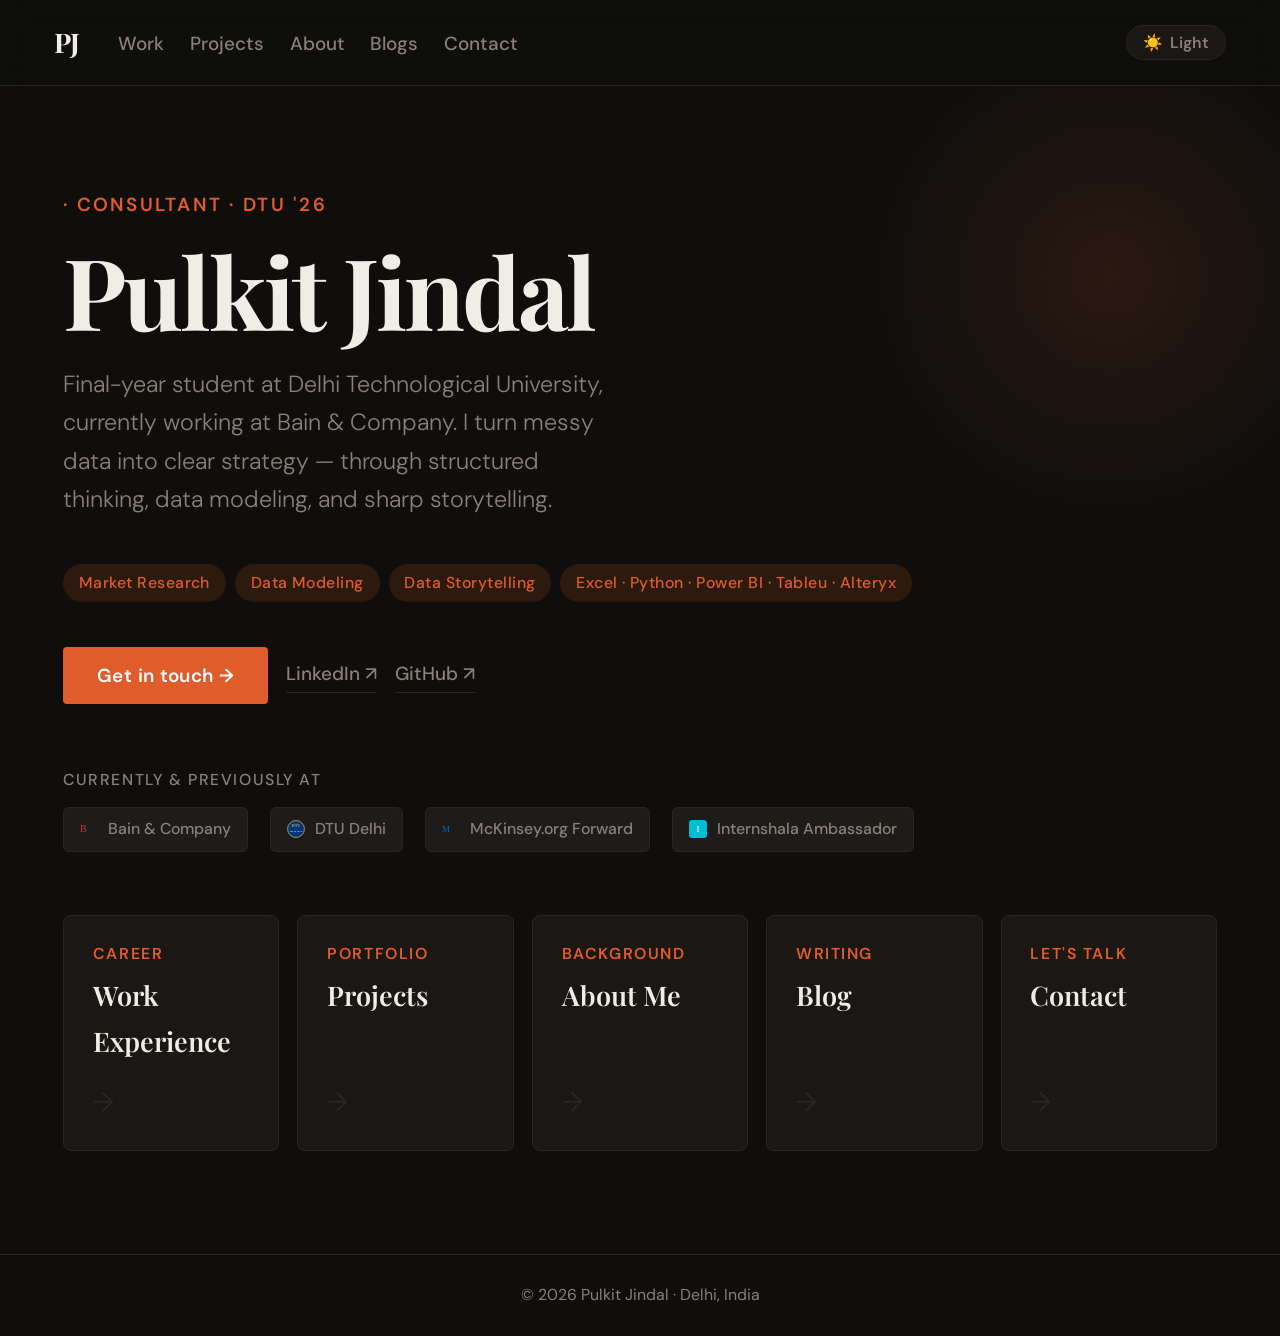
==== commit 40a55ef5: "Update index.html" ====
--- a/index.html
+++ b/index.html
@@ -312,7 +312,7 @@
       <li><a href="#work"     onclick="navigate('work');return false;">Work</a></li>
       <li><a href="#projects" onclick="navigate('projects');return false;">Projects</a></li>
       <li><a href="#about"    onclick="navigate('about');return false;">About</a></li>
-      <li><a href="#blog"     onclick="navigate('blog');return false;">Blog</a></li>
+      <li><a href="#blog"     onclick="navigate('blog');return false;">Blogs</a></li>
       <li><a href="#contact"  onclick="navigate('contact');return false;">Contact</a></li>
     </ul>
   </div>
@@ -327,14 +327,14 @@
 ═══════════════════════════════════════ -->
 <div class="page" id="page-home">
   <div class="hero-page">
-    <div class="hero-eyebrow">Business Analyst · Consultant · DTU '26</div>
+    <div class="hero-eyebrow">· Consultant · DTU '26</div>
     <h1 class="hero-name">Pulkit Jindal</h1>
-    <p class="hero-sub">Final-year student at Delhi Technological University, currently interning at Bain&nbsp;&amp;&nbsp;Company. I turn messy data into clear strategy — through structured thinking, financial modeling, and sharp storytelling.</p>
+    <p class="hero-sub">Final-year student at Delhi Technological University, currently working at Bain&nbsp;&amp;&nbsp;Company. I turn messy data into clear strategy — through structured thinking, data modeling, and sharp storytelling.</p>
     <div class="hero-tags">
       <span class="tag">Market Research</span>
-      <span class="tag">Financial Modeling</span>
+      <span class="tag">Data Modeling</span>
       <span class="tag">Data Storytelling</span>
-      <span class="tag">Excel · Python · Power BI</span>
+      <span class="tag">Excel · Python · Power BI · Tableu · Alteryx</span>
     </div>
     <div class="hero-ctas">
       <button class="btn-primary" onclick="navigate('contact')">Get in touch →</button>
